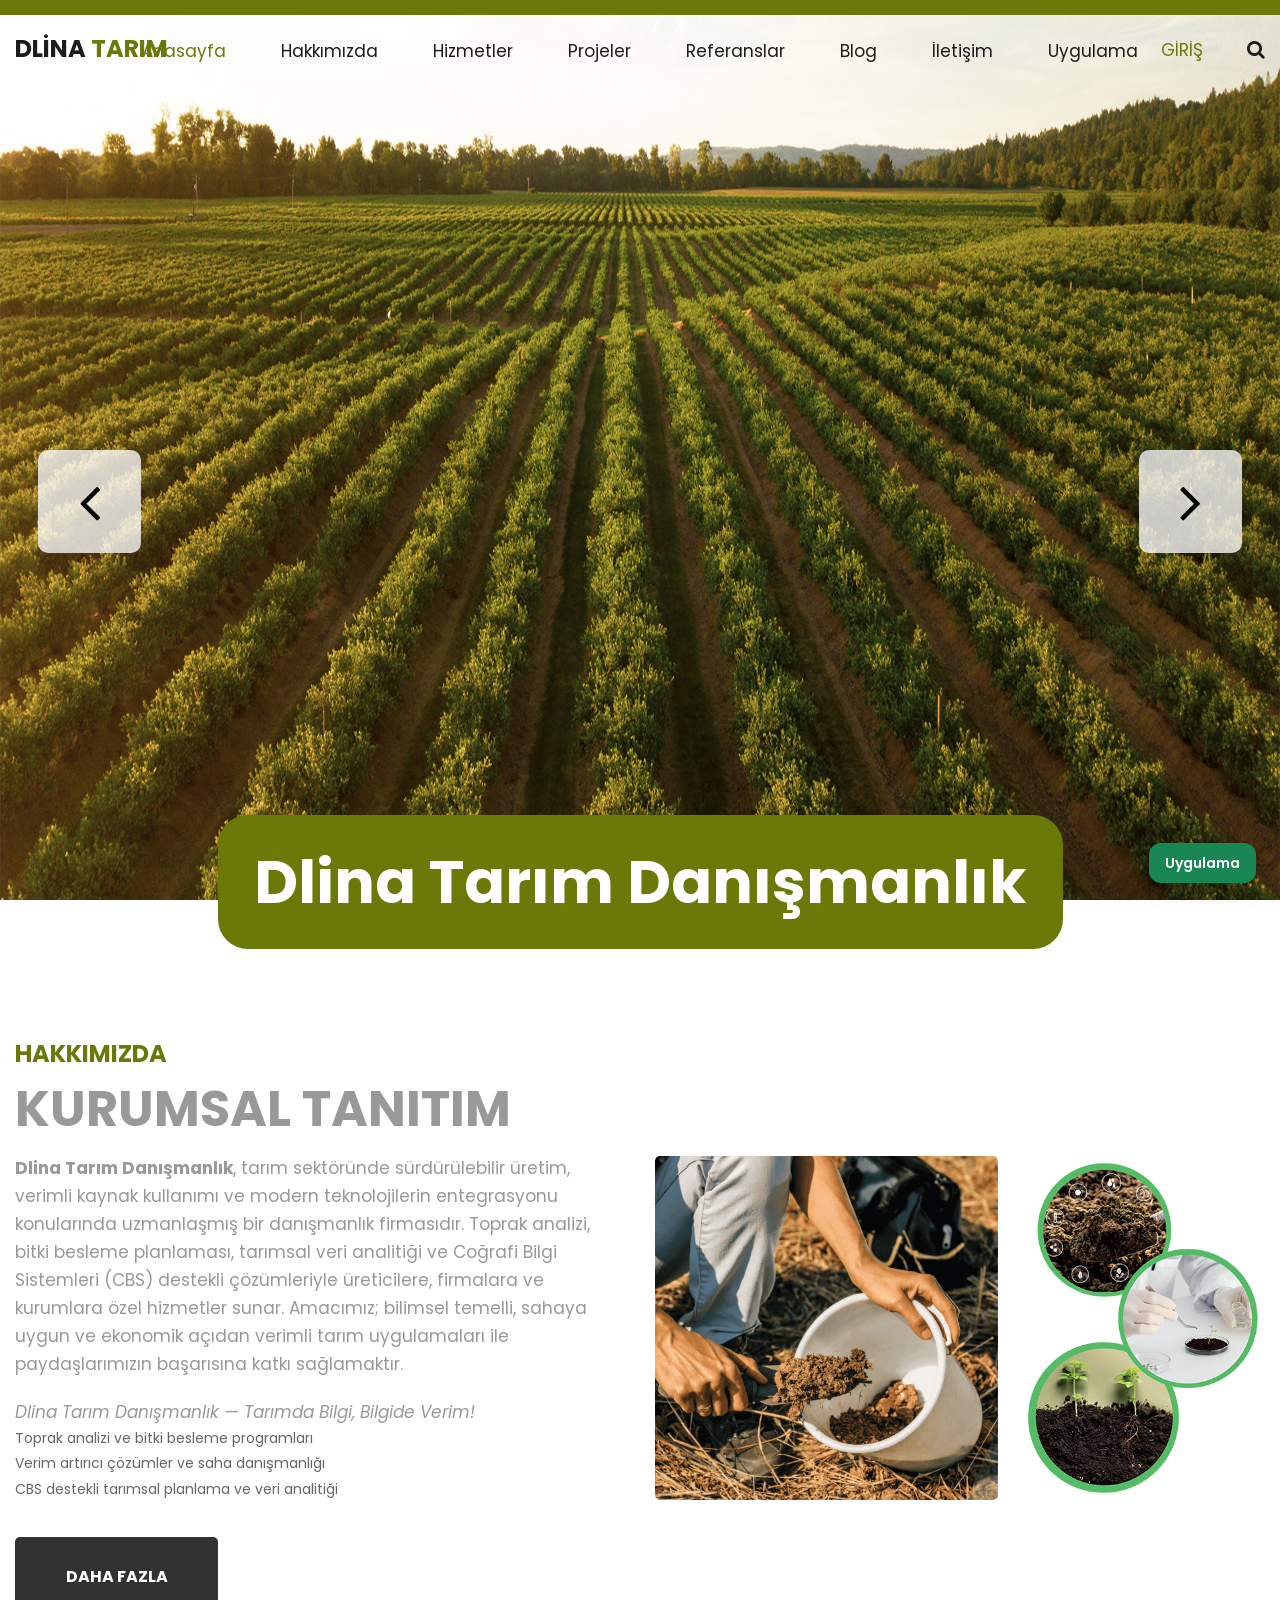
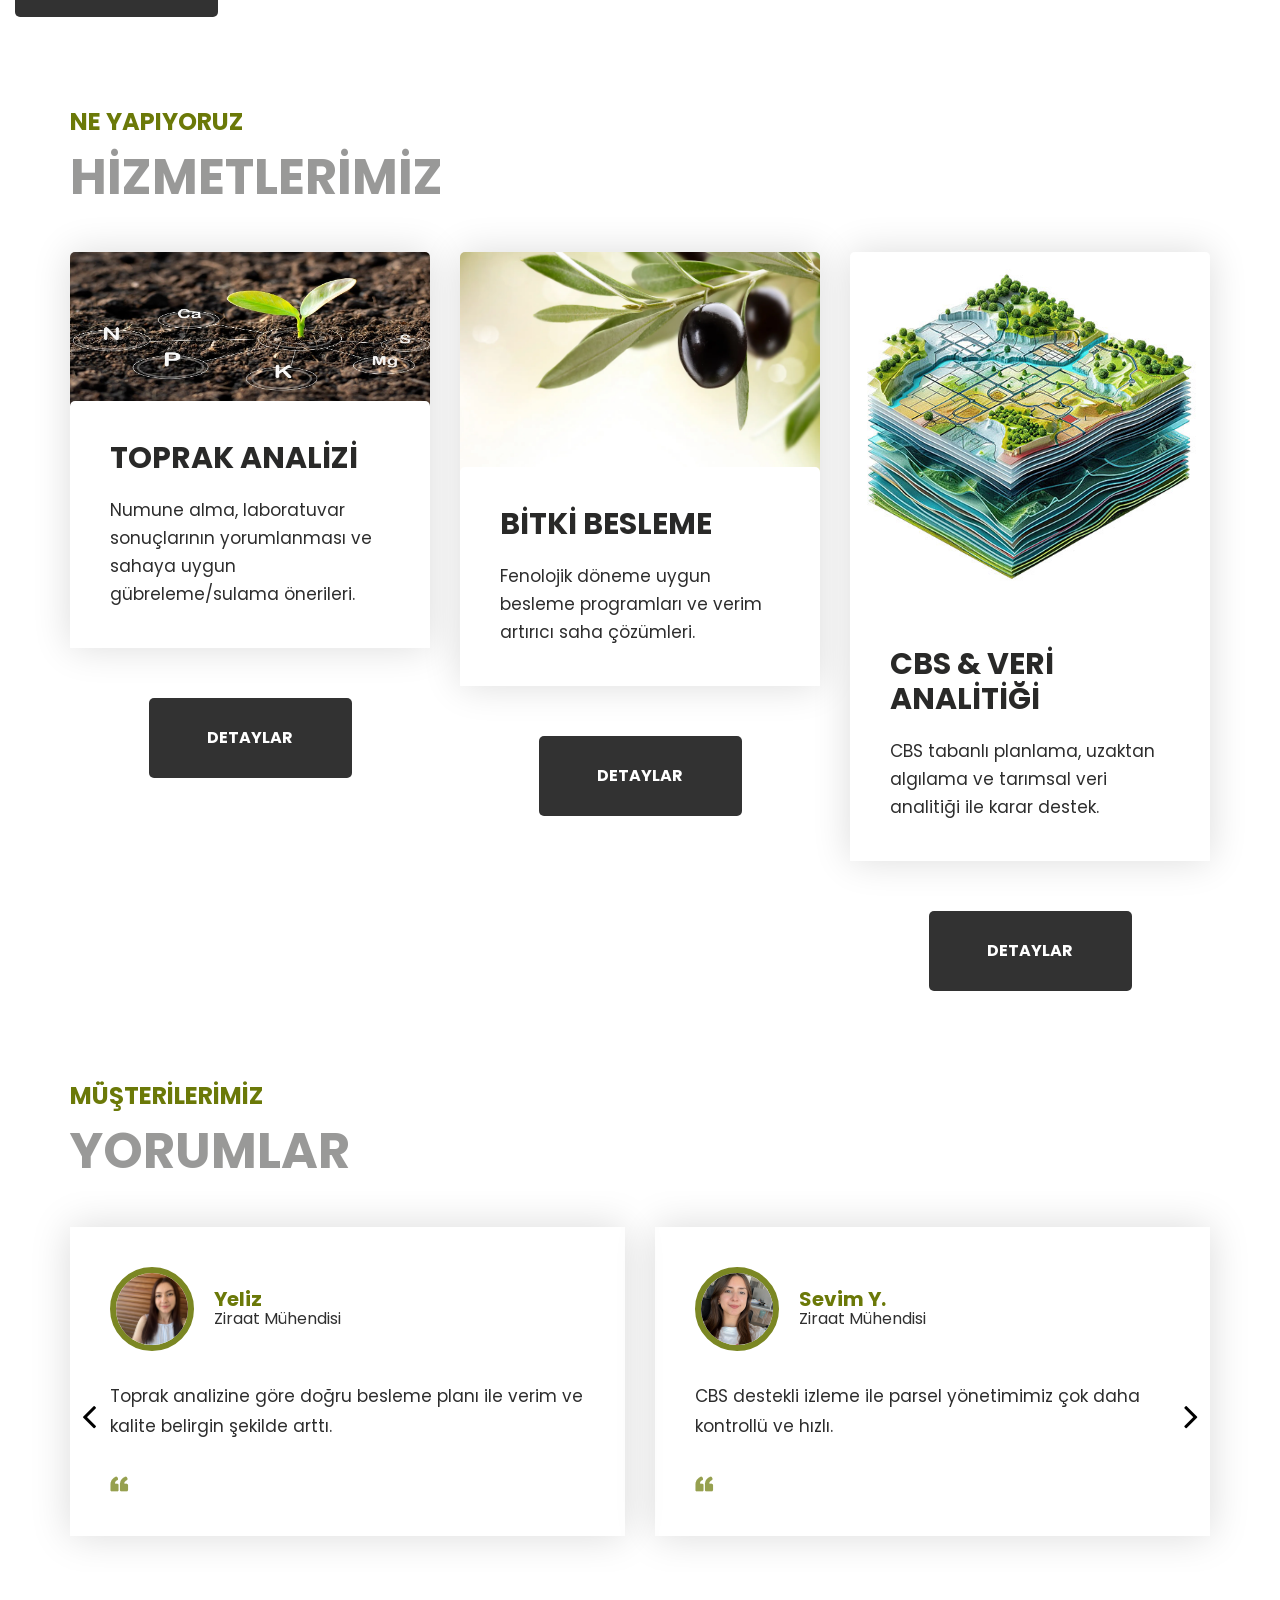
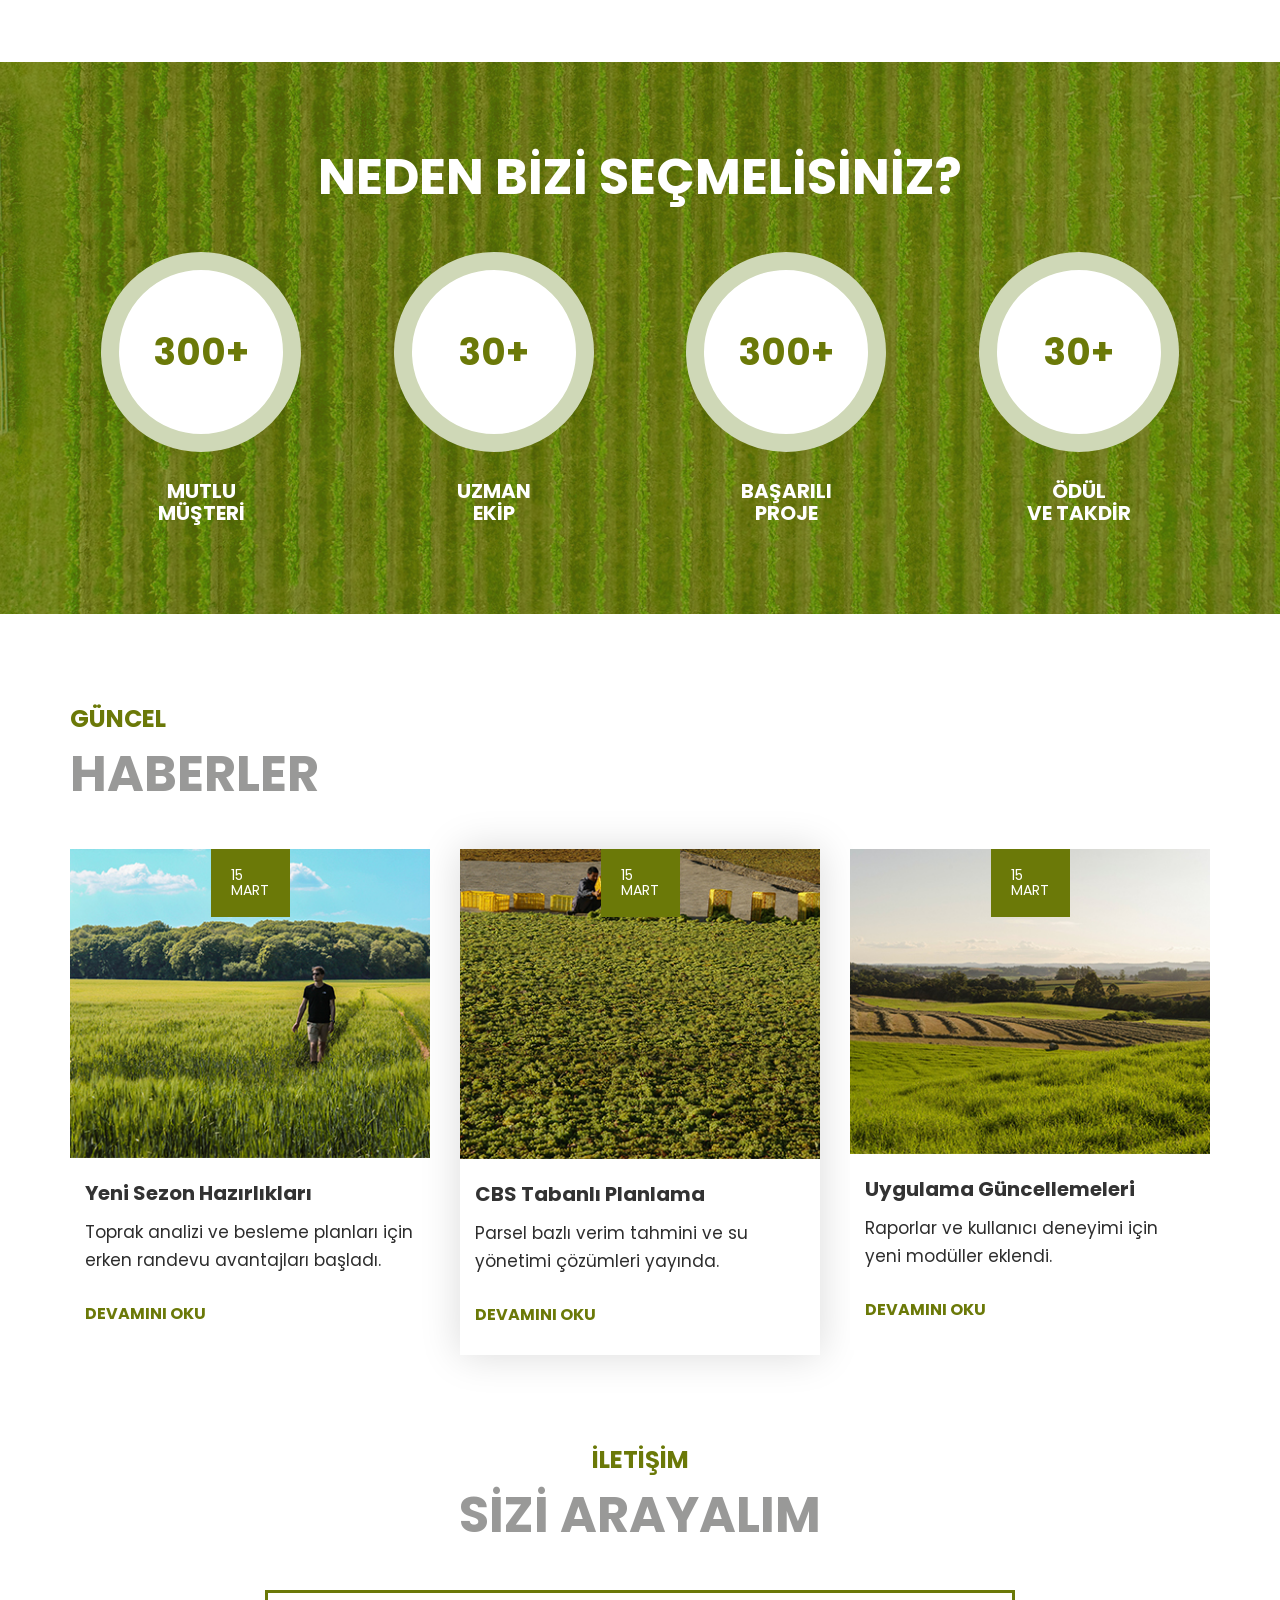
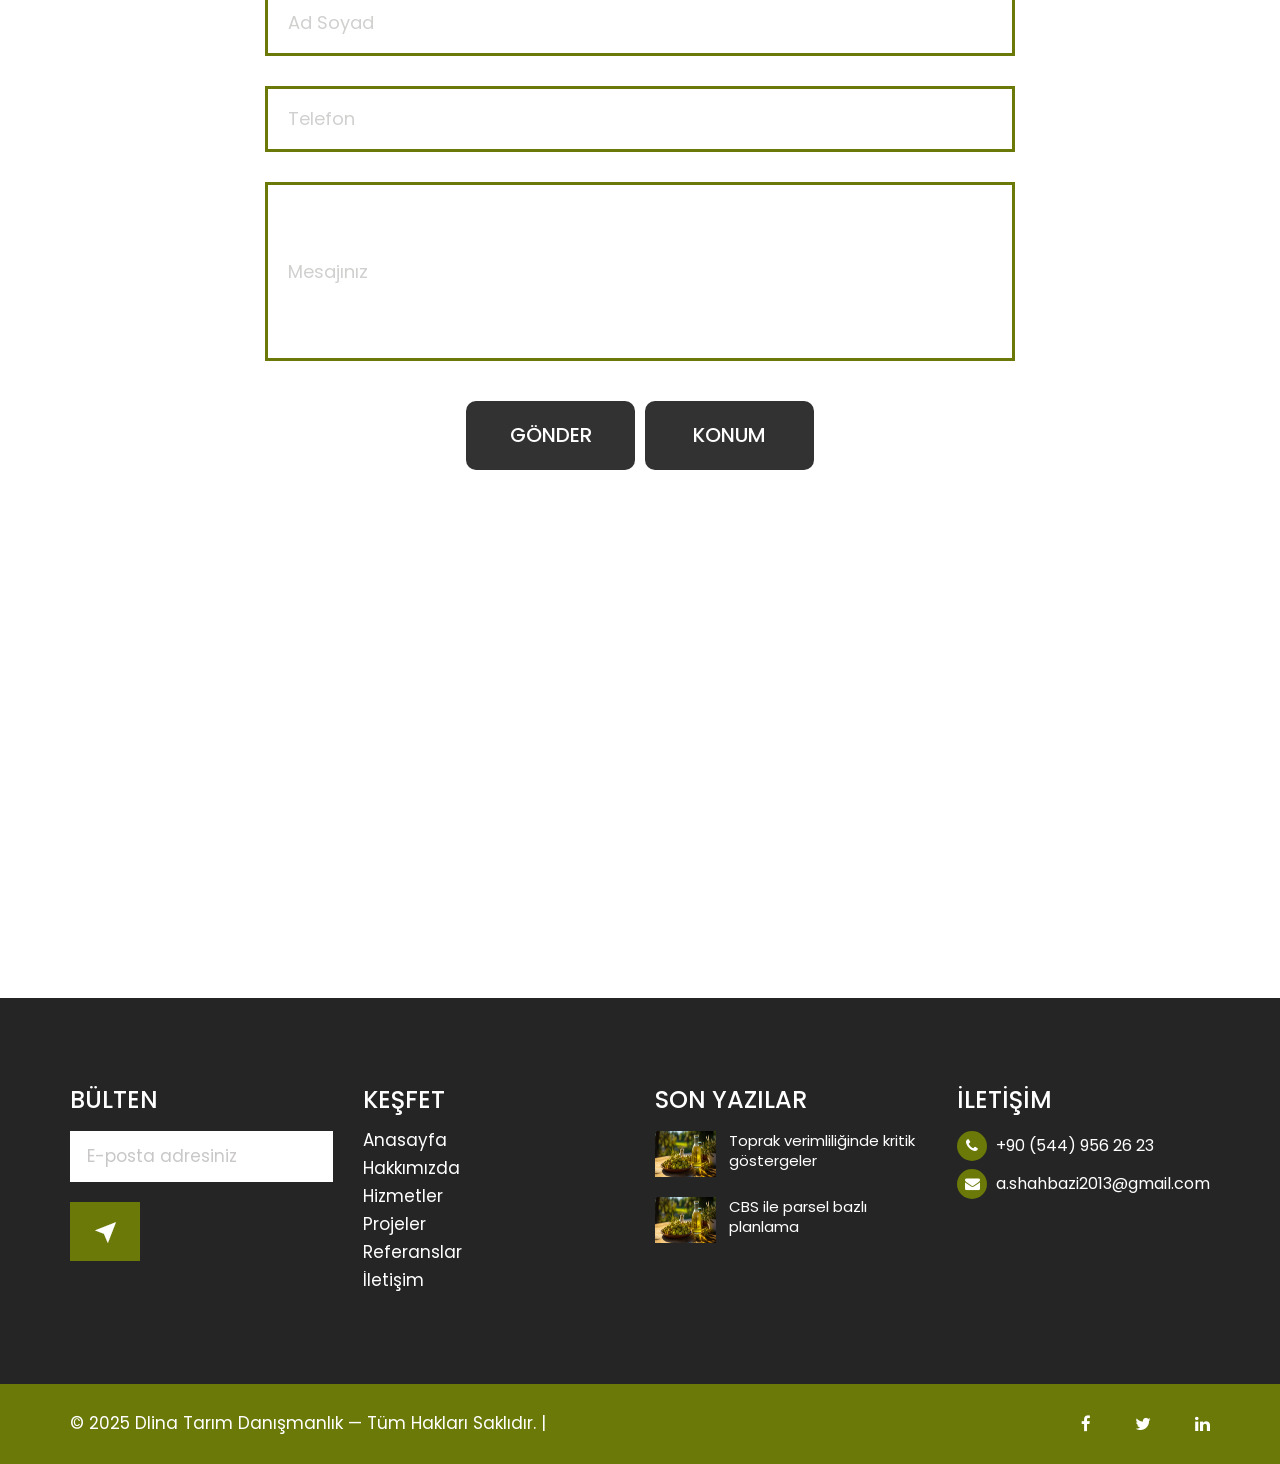
==== index.html @ 9141adbc "initial website upload" ====
<!DOCTYPE html>
<html lang="tr">
  <head>
    <!-- basic -->
    <meta charset="utf-8">
    <meta http-equiv="X-UA-Compatible" content="IE=edge">
    <!-- mobile metas -->
    <meta name="viewport" content="width=device-width, initial-scale=1">
    <meta name="viewport" content="initial-scale=1, maximum-scale=1">
    <!-- site metas -->
    <title>Dlina Tarım Danışmanlık</title>
    <meta name="keywords" content="tarım danışmanlığı, toprak analizi, bitki besleme, CBS, coğrafi bilgi sistemleri, tarımsal veri analitiği, verim, sürdürülebilir tarım">
    <meta name="description" content="Dlina Tarım Danışmanlık: Toprak analizi, bitki besleme planlaması, tarımsal veri analitiği ve CBS destekli çözümlerle üreticilere ve kurumlara özel hizmetler. Tarımda Bilgi, Bilgide Verim!">
    <meta name="author" content="Dlina Tarım Danışmanlık">
    <!-- bootstrap css -->
    <link rel="stylesheet" href="css/bootstrap.min.css">
    <!-- style css -->
    <link rel="stylesheet" href="css/style.css">
    <!-- Responsive-->
    <link rel="stylesheet" href="css/responsive.css">
    <!-- fevicon -->
    <link rel="icon" href="images/fevicon.png" type="image/gif" />
    <!-- libs -->
    <link rel="stylesheet" href="css/owl.carousel.min.css">
    <link rel="stylesheet" href="https://netdna.bootstrapcdn.com/font-awesome/4.0.3/css/font-awesome.css">
    <link rel="stylesheet" href="css/bootstrap-datepicker.min.css">
    <!--[if lt IE 9]>
      <script src="https://oss.maxcdn.com/html5shiv/3.7.3/html5shiv.min.js"></script>
      <script src="https://oss.maxcdn.com/respond/1.4.2/respond.min.js"></script>
    <![endif]-->
  </head>

  <body class="main-layout">
    <!-- loader  -->
    <div class="loader_bg">
      <div class="loader"><img src="images/loading.gif" alt="#"/></div>
    </div>
    <!-- end loader -->

    <div class="full_bg">
      <!-- header -->
      <header class="header-area">
        <div class="container-fluid">
          <div class="row d_flex">
            <div class="col-md-2 col-sm-3">
              <div class="logo">
                <a href="index.html">Dlina <span>Tarım</span></a>
              </div>
            </div>
            <div class="col-md-8 col-sm-9">
              <div class="navbar-area">
                <nav class="site-navbar">
                  <ul>
                    <li><a class="active" href="index.html">Anasayfa</a></li>
                    <li><a href="about.html">Hakkımızda</a></li>
                    <li><a href="service.html">Hizmetler</a></li>
                    <li><a href="Javascript:void(0)">Projeler</a></li>
                    <li><a href="testimonail.html">Referanslar</a></li>
                    <li><a href="blog.html">Blog</a></li>
                    <li><a href="contact.html">İletişim</a></li>
                    <li><a href="/uygulama">Uygulama</a></li>
                  </ul>
                  <button class="nav-toggler"><span></span></button>
                </nav>
              </div>
            </div>
            <div class="col-md-2 padd_0 d_none">
              <ul class="email text_align_right">
                <li><a href="Javascript:void(0)">Giriş</a></li>
                <li><a href="Javascript:void(0)"><i class="fa fa-search" aria-hidden="true"></i></a></li>
              </ul>
            </div>
          </div>
        </div>
      </header>
      <!-- end header inner -->

      <!-- top / hero -->
      <div class="slider_main">
        <div id="banner1" class="carousel slide carousel-fade" data-ride="carousel" data-interval="6000">
          <ol class="carousel-indicators">
            <li data-target="#banner1" data-slide-to="0" class="active"></li>
            <li data-target="#banner1" data-slide-to="1"></li>
            <li data-target="#banner1" data-slide-to="2"></li>
          </ol>

          <div class="carousel-inner" role="listbox">
            <!-- Slide 1 -->
            <div class="carousel-item active">
              <picture>
                <source type="image/jpeg" srcset="images/banner.jpg">
                <img src="images/banner.jpg" alt="Dlina Tarım Danışmanlık - Banner 1" class="d-block img-fluid" loading="eager">
              </picture>
              <div class="carousel-caption relative"></div>
            </div>

            <!-- Slide 2 -->
            <div class="carousel-item">
              <picture>
                <source type="image/jpeg" srcset="images/banner2.jpg">
                <img src="images/banner2.jpg" alt="Dlina Tarım Danışmanlık - Banner 2" class="d-block img-fluid" loading="lazy">
              </picture>
              <div class="carousel-caption relative"></div>
            </div>

            <!-- Slide 3 -->
            <div class="carousel-item">
              <picture>
                <source type="image/jpeg" srcset="images/banner3.jpg">
                <img src="images/banner3.jpg" alt="Dlina Tarım Danışmanlık - Banner 3" class="d-block img-fluid" loading="lazy">
              </picture>
              <div class="carousel-caption relative"></div>
            </div>
          </div>

          <a class="carousel-control-prev" href="#banner1" role="button" data-slide="prev">
            <i class="fa fa-angle-left" aria-hidden="true"></i>
            <span class="sr-only">Önceki</span>
          </a>
          <a class="carousel-control-next" href="#banner1" role="button" data-slide="next">
            <i class="fa fa-angle-right" aria-hidden="true"></i>
            <span class="sr-only">Sonraki</span>
          </a>
        </div>

        <div class="container-fluid">
          <div class="row">
            <div class="col-md-12">
              <div class="willom" style="text-align:center">
                <h1>Dlina Tarım Danışmanlık</h1>
              </div>
            </div>
          </div>
        </div>
      </div>
      <!-- end hero -->
    </div>

    <!-- about -->
    <div class="about">
      <div class="container-fluid">
        <div class="row d_flex">
          <div class="col-lg-6 col-md-12">
            <div class="titlepage text_align_left">
              <span>Hakkımızda</span>
              <h2>KURUMSAL TANITIM</h2>
              <p>
                <strong>Dlina Tarım Danışmanlık</strong>, tarım sektöründe sürdürülebilir üretim,
                verimli kaynak kullanımı ve modern teknolojilerin entegrasyonu konularında
                uzmanlaşmış bir danışmanlık firmasıdır. Toprak analizi, bitki besleme planlaması,
                tarımsal veri analitiği ve Coğrafi Bilgi Sistemleri (CBS) destekli çözümleriyle
                üreticilere, firmalara ve kurumlara özel hizmetler sunar. Amacımız; bilimsel temelli,
                sahaya uygun ve ekonomik açıdan verimli tarım uygulamaları ile paydaşlarımızın
                başarısına katkı sağlamaktır.
              </p>
              <p><em>Dlina Tarım Danışmanlık — Tarımda Bilgi, Bilgide Verim!</em></p>
              <ul>
                <li>Toprak analizi ve bitki besleme programları</li>
                <li>Verim artırıcı çözümler ve saha danışmanlığı</li>
                <li>CBS destekli tarımsal planlama ve veri analitiği</li>
              </ul>
              <a class="read_more" href="about.html">Daha Fazla</a>
            </div>
          </div>
          <div class="col-lg-6 col-md-12">
            <div class="row d_flex">
              <div class="col-md-7">
                <div class="about_img">
                  <figure><img src="images/about_img.jpg" alt="Dlina Tarım Danışmanlık"/></figure>
                </div>
              </div>
              <div class="col-md-5">
                <div class="about_img">
                  <figure><img src="images/about_img1.jpg" alt="Dlina Tarım Danışmanlık"/></figure>
                </div>
              </div>
            </div>
          </div>
        </div>
      </div>
    </div>
    <!-- end about -->

    <!-- services -->
    <div class="services">
      <div class="container">
        <div class="row">
          <div class="col-md-12">
            <div class="titlepage text_align_left">
              <span>Ne Yapıyoruz</span>
              <h2>HİZMETLERİMİZ</h2>
            </div>
          </div>
        </div>

        <div class="row">
          <div class="col-md-4">
            <div class="services_box_main">
              <div class="services_box text_align_left">
                <figure><img src="images/service1.jpg" alt="Toprak Analizi"/></figure>
                <div class="veget">
                  <h3>TOPRAK ANALİZİ</h3>
                  <p>Numune alma, laboratuvar sonuçlarının yorumlanması ve sahaya uygun gübreleme/sulama önerileri.</p>
                </div>
              </div>
              <a class="read_more" href="service.html">Detaylar</a>
            </div>
          </div>

          <div class="col-md-4">
            <div class="services_box_main">
              <div class="services_box text_align_left">
                <figure><img src="images/service2.jpg" alt="Bitki Besleme"/></figure>
                <div class="veget">
                  <h3>BİTKİ BESLEME</h3>
                  <p>Fenolojik döneme uygun besleme programları ve verim artırıcı saha çözümleri.</p>
                </div>
              </div>
              <a class="read_more" href="service.html">Detaylar</a>
            </div>
          </div>

          <div class="col-md-4">
            <div class="services_box_main">
              <div class="services_box text_align_left">
                <figure><img src="images/service3.jpg" alt="CBS & Veri Analitiği"/></figure>
                <div class="veget">
                  <h3>CBS &amp; VERİ ANALİTİĞİ</h3>
                  <p>CBS tabanlı planlama, uzaktan algılama ve tarımsal veri analitiği ile karar destek.</p>
                </div>
              </div>
              <a class="read_more" href="service.html">Detaylar</a>
            </div>
          </div>
        </div>
      </div>
    </div>
    <!-- end services -->

    <!-- customers / testimonials -->
    <div class="customers">
      <div class="clients_bg">
        <div class="container">
          <div class="row">
            <div class="col-sm-12">
              <div class="titlepage text_align_left">
                <span>Müşterilerimiz</span>
                <h2>YORUMLAR</h2>
              </div>
            </div>
          </div>
        </div>
      </div>
    
      <!-- slider -->
      <div id="myCarousel" class="carousel slide clients_banner" data-ride="carousel">
        <ol class="carousel-indicators">
          <li data-target="#myCarousel" data-slide-to="0" class="active"></li>
          <li data-target="#myCarousel" data-slide-to="1"></li>
          <li data-target="#myCarousel" data-slide-to="2"></li>
        </ol>
    
        <div class="carousel-inner">
          <!-- SLIDE 1 -->
          <div class="carousel-item active">
            <div class="container">
              <div class="carousel-caption relative">
                <div class="row d_flex">
                  <div class="col-md-6">
                    <div class="custom">
                      <div class="d_flex">
                        <i><img src="images/customer1.jpg" alt="Yeliz"
                               style="width:84px;height:84px;border-radius:50%;object-fit:cover;border:6px solid #6b7908e3;"/></i>
                        <div class="clint">
                          <h4>Yeliz</h4>
                          <span>Ziraat Mühendisi</span>
                        </div>
                      </div>
                      <p>Toprak analizine göre doğru besleme planı ile verim ve kalite belirgin şekilde arttı.</p>
                      <img src="images/test.png" alt="#"/>
                    </div>
                  </div>
                  <div class="col-md-6">
                    <div class="custom">
                      <div class="d_flex">
                        <i><img src="images/customer2.jpg" alt="Sevim Y."
                               style="width:84px;height:84px;border-radius:50%;object-fit:cover;border:6px solid #6b7908e3;"/></i>
                        <div class="clint">
                          <h4>Sevim Y.</h4>
                          <span>Ziraat Mühendisi</span>
                        </div>
                      </div>
                      <p>CBS destekli izleme ile parsel yönetimimiz çok daha kontrollü ve hızlı.</p>
                      <img src="images/test.png" alt="#"/>
                    </div>
                  </div>
                </div>
              </div>
            </div>
          </div>
    
          <!-- SLIDE 2 -->
          <div class="carousel-item">
            <div class="container">
              <div class="carousel-caption relative">
                <div class="row d_flex">
                  <div class="col-md-6">
                    <div class="custom">
                      <div class="d_flex">
                        <i><img src="images/customer3.jpg" alt="Galip"
                               style="width:84px;height:84px;border-radius:50%;object-fit:cover;border:6px solid #6b7908e3;"/></i>
                        <div class="clint">
                          <h4>Galip</h4>
                          <span>Ziraat Mühendisi</span>
                        </div>
                      </div>
                      <p>Veriye dayalı kararlarla girdi maliyetimiz düştü, verimimiz korundu.</p>
                      <img src="images/test.png" alt="#"/>
                    </div>
                  </div>
                  <div class="col-md-6">
                    <div class="custom">
                      <div class="d_flex">
                        <i><img src="images/customer4.jpg" alt="Nur"
                               style="width:84px;height:84px;border-radius:50%;object-fit:cover;border:6px solid #6b7908e3;"/></i>
                        <div class="clint">
                          <h4>Nur</h4>
                          <span>Ziraat Mühendisi</span>
                        </div>
                      </div>
                      <p>Yerinde danışmanlık ve net raporlar sayesinde süreçlerimiz hızlandı.</p>
                      <img src="images/test.png" alt="#"/>
                    </div>
                  </div>
                </div>
              </div>
            </div>
          </div>
    
          <!-- SLIDE 3 -->
          <div class="carousel-item">
            <div class="container">
              <div class="carousel-caption relative">
                <div class="row d_flex">
                  <div class="col-md-6">
                    <div class="custom">
                      <div class="d_flex">
                        <i><img src="images/customer5.jpg" alt="Canan"
                               style="width:84px;height:84px;border-radius:50%;object-fit:cover;border:6px solid #6b7908e3;"/></i>
                        <div class="clint">
                          <h4>Canan</h4>
                          <span>Ziraat Mühendisi</span>
                        </div>
                      </div>
                      <p>Uygulama ve raporlar anlaşılır; saha ve masa başı birlikte çok verimli.</p>
                      <img src="images/test.png" alt="#"/>
                    </div>
                  </div>
                  <div class="col-md-6">
                    <div class="custom">
                      <div class="d_flex">
                        <i><img src="images/customer6.jpg" alt="Tuğçe"
                               style="width:84px;height:84px;border-radius:50%;object-fit:cover;border:6px solid #6b7908e3;"/></i>
                        <div class="clint">
                          <h4>Tuğçe</h4>
                          <span>Ziraat Mühendisi</span>
                        </div>
                      </div>
                      <p>Uzaktan algılama ve veri analitiği modülleri fark yaratıyor.</p>
                      <img src="images/test.png" alt="#"/>
                    </div>
                  </div>
                </div>
              </div>
            </div>
          </div>
        </div>
    
        <a class="carousel-control-prev" href="#myCarousel" role="button" data-slide="prev">
          <i class="fa fa-angle-left" aria-hidden="true"></i>
          <span class="sr-only">Önceki</span>
        </a>
        <a class="carousel-control-next" href="#myCarousel" role="button" data-slide="next">
          <i class="fa fa-angle-right" aria-hidden="true"></i>
          <span class="sr-only">Sonraki</span>
        </a>
      </div>
    </div>
    <!-- end customers -->

    <!-- choose -->
    <div class="choose">
      <div class="container">
        <div class="row">
          <div class="col-md-12">
            <div class="titlepage text_align_center">
              <h2>Neden Bizi Seçmelisiniz?</h2>
            </div>
          </div>
        </div>
        <div class="row">
          <!-- sayı/istatistikler örnek; istersen kaldıralım -->
          <div class="col-md-3">
            <div class="point text_align_center">
              <h3>300+</h3>
              <span>Mutlu <br>Müşteri</span>
            </div>
          </div>
          <div class="col-md-3">
            <div class="point text_align_center">
              <h3>30+</h3>
              <span>Uzman <br>Ekip</span>
            </div>
          </div>
          <div class="col-md-3">
            <div class="point text_align_center">
              <h3>300+</h3>
              <span>Başarılı <br>Proje</span>
            </div>
          </div>
          <div class="col-md-3">
            <div class="point text_align_center">
              <h3>30+</h3>
              <span>Ödül <br>ve Takdir</span>
            </div>
          </div>
        </div>
      </div>
    </div>
    <!-- end choose -->

    <!-- news -->
    <div class="news">
      <div class="container">
        <div class="row">
          <div class="col-md-12">
            <div class="titlepage text_align_left">
              <span>Güncel</span>
              <h2>Haberler</h2>
            </div>
          </div>
        </div>

        <div class="row">
          <div class="col-md-4">
            <div class="latest">
              <figure><img src="images/news1.jpg" alt="Haber"/></figure>
              <span>15<br> Mart</span>
              <div class="nostrud">
                <h3>Yeni Sezon Hazırlıkları</h3>
                <p>Toprak analizi ve besleme planları için erken randevu avantajları başladı.</p>
                <a class="read_more" href="news.html">Devamını Oku</a>
              </div>
            </div>
          </div>

          <div class="col-md-4">
            <div class="latest box_desho">
              <figure><img src="images/news2.jpg" alt="Haber"/></figure>
              <span>15<br> Mart</span>
              <div class="nostrud">
                <h3>CBS Tabanlı Planlama</h3>
                <p>Parsel bazlı verim tahmini ve su yönetimi çözümleri yayında.</p>
                <a class="read_more" href="news.html">Devamını Oku</a>
              </div>
            </div>
          </div>

          <div class="col-md-4">
            <div class="latest">
              <figure><img src="images/news3.jpg" alt="Haber"/></figure>
              <span>15<br> Mart</span>
              <div class="nostrud">
                <h3>Uygulama Güncellemeleri</h3>
                <p>Raporlar ve kullanıcı deneyimi için yeni modüller eklendi.</p>
                <a class="read_more" href="news.html">Devamını Oku</a>
              </div>
            </div>
          </div>

        </div>
      </div>
    </div>
    <!-- end news -->

    <!-- contact -->
    <div class="contact">
      <div class="container">
        <div class="row">
          <div class="col-md-12 ">
            <div class="titlepage text_align_center">
              <span>İletişim</span>
              <h2>Sizi Arayalım</h2>
            </div>
          </div>
          <div class="col-md-8 offset-md-2">
            <form id="request" class="main_form">
              <div class="row">
                <div class="col-md-12 ">
                  <input class="form_control" placeholder="Ad Soyad" type="text" name="name">
                </div>
                <div class="col-md-12">
                  <input class="form_control" placeholder="Telefon" type="text" name="phone">
                </div>
                <div class="col-md-12">
                  <input class="textarea" placeholder="Mesajınız" type="text" name="message">
                </div>
                <div class="col-md-12">
                  <div class="group_btn">
                    <button class="send_btn" type="submit">Gönder</button>
                    <button class="send_btn" type="button">Konum</button>
                  </div>
                </div>
              </div>
            </form>
          </div>
        </div>
      </div>

      <!-- Harita: anahtarını sonra güncelleriz -->
      <div class="map-responsive">
        <iframe
          src="https://www.google.com/maps/embed/v1/place?key=AIzaSyA0s1a7phLN0iaD6-UE7m4qP-z21pH0eSc&amp;q=Ankara+Türkiye"
          width="600" height="430" frameborder="0" style="border:0; width: 100%;" allowfullscreen=""></iframe>
      </div>
    </div>
    <!-- end contact -->

    <!--  footer -->
    <footer>
      <div class="footer">
        <div class="container">
          <div class="row">

            <div class="col-lg-3 col-md-6">
              <div class="hedingh3 text_align_left">
                <h3>Bülten</h3>
                <form id="colof" class="form_subscri">
                  <input class="newsl" placeholder="E-posta adresiniz" type="text" name="Email">
                  <button class="subsci_btn"><img src="images/new.png" alt="#"/></button>
                </form>
              </div>
            </div>

            <div class="col-lg-3 col-md-6">
              <div class="hedingh3 text_align_left">
                <h3>Keşfet</h3>
                <ul class="menu_footer">
                  <li><a href="index.html">Anasayfa</a></li>
                  <li><a href="about.html">Hakkımızda</a></li>
                  <li><a href="service.html">Hizmetler</a></li>
                  <li><a href="Javascript:void(0)">Projeler</a></li>
                  <li><a href="testimonail.html">Referanslar</a></li>
                  <li><a href="contact.html">İletişim</a></li>
                </ul>
              </div>
            </div>

            <div class="col-lg-3 col-md-6">
              <div class="hedingh3 text_align_left">
                <h3>Son Yazılar</h3>
                <ul class="recent">
                  <li><img src="images/resent.jpg" alt="#"/> Toprak verimliliğinde kritik göstergeler</li>
                  <li><img src="images/resent.jpg" alt="#"/> CBS ile parsel bazlı planlama</li>
                </ul>
              </div>
            </div>

            <div class="col-lg-3 col-md-6">
              <div class="hedingh3 flot_right text_align_left">
                <h3>İletişim</h3>
                <ul class="top_infomation">
                  <li><i class="fa fa-phone" aria-hidden="true"></i> +90 (544) 956 26 23</li>
                  <li><i class="fa fa-envelope" aria-hidden="true"></i>
                    <a href="mailto:info@dlina.com.tr">a.shahbazi2013@gmail.com</a>
                  </li>
                </ul>
              </div>
            </div>

          </div>
        </div>

        <div class="copyright">
          <div class="container">
            <div class="row d_flex">
              <div class="col-md-8">
                <p>© 2025 Dlina Tarım Danışmanlık — Tüm Hakları Saklıdır. | <small></small></p>
              </div>
              <div class="col-md-4">
                <ul class="social_icon">
                  <li><a href="Javascript:void(0)"><i class="fa fa-facebook" aria-hidden="true"></i></a></li>
                  <li><a href="Javascript:void(0)"><i class="fa fa-twitter" aria-hidden="true"></i></a></li>
                  <li><a href="Javascript:void(0)"><i class="fa fa-linkedin" aria-hidden="true"></i></a></li>
                </ul>
              </div>
            </div>
          </div>
        </div>

      </div>
    </footer>
    <!-- end footer -->

    <!-- Javascript files-->
    <script src="js/jquery.min.js"></script>
    <script src="js/bootstrap.bundle.min.js"></script>
    <script src="js/jquery-3.0.0.min.js"></script>
    <script src="js/owl.carousel.min.js"></script>
    <script src="js/bootstrap-datepicker.min.js"></script>
    <script src="js/custom.js"></script>

    <!-- D'Lina: Uygulama butonu (sabit) -->
    <div id="dlina-uygulama-link" style="position:fixed;bottom:24px;right:24px;z-index:9999;">
      <a href="/uygulama" style="background:#198754;color:white;padding:10px 16px;border-radius:12px;text-decoration:none;font-weight:600;box-shadow:0 8px 20px rgba(0,0,0,0.2)">
        Uygulama
      </a>
    </div>

  </body>
</html>
---- css/style.css ----
/*--------------------------------------------------------------------- 
File Name: style.css 
---------------------------------------------------------------------*/


/*--------------------------------------------------------------------- 
import Fonts -
--------------------------------------------------------------------*/

@import url('https://fonts.googleapis.com/css?family=Poppins:100,100i,200,200i,300,300i,400,400i,500,500i,600,600i,700,700i,800,800i,900,900i');
@import url('https://fonts.googleapis.com/css?family=Roboto:300,400,500,700,900&display=swap');
@import url('https://fonts.googleapis.com/css?family=Raleway:400,500,600,700,800,900&display=swap');

/*****---------------------------------------- 1) 
 2) font-family: 'Poppins', sans-serif;
 ----------------------------------------*****/


/*--------------------------------------------------------------------- 
import Files 
---------------------------------------------------------------------*/

@import url(normalize.css);
@import url(icomoon.css);
@import url(font-awesome.min.css);
@import url(nice-select.css);

/*--------------------------------------------------------------------- 
basic 
---------------------------------------------------------------------*/

* {
    box-sizing: border-box !important;
}

.container {
    max-width: 1170px;
}

html {
    scroll-behavior: smooth;
    overflow-x: hidden;
}

body {
    color: #666666;
    font-size: 14px;
    font-family: 'Poppins', sans-serif;
    line-height: 1.80857;
    font-weight: normal;
    overflow-x: hidden;
}

a {
    color: #1f1f1f;
    text-decoration: none !important;
    outline: none !important;
    -webkit-transition: all .3s ease-in-out;
    -moz-transition: all .3s ease-in-out;
    -ms-transition: all .3s ease-in-out;
    -o-transition: all .3s ease-in-out;
    transition: all .3s ease-in-out;
}

h1,
h2,
h3,
h4,
h5,
h6 {
    letter-spacing: 0;
    font-weight: normal;
    position: relative;
    padding: 0;
    font-weight: normal;
    line-height: normal;
    color: #111111;
    margin: 0
}

h1 {
    font-size: 24px;
}

h2 {
    font-size: 22px;
}

h3 {
    font-size: 18px;
}

h4 {
    font-size: 16px
}

h5 {
    font-size: 14px
}

h6 {
    font-size: 13px
}

*,
*::after,
*::before {
    -webkit-box-sizing: border-box;
    -moz-box-sizing: border-box;
    box-sizing: border-box;
}

h1 a,
h2 a,
h3 a,
h4 a,
h5 a,
h6 a {
    color: #212121;
    text-decoration: none!important;
    opacity: 1
}

button:focus {
    outline: none;
}

ul,
li,
ol {
    margin: 0px;
    padding: 0px;
    list-style: none;
}

p {
    margin: 0px;
    font-weight: normal;
    font-size: 17px;
    line-height: 28px;
    color: #2d2d2d;
}

a {
    color: #222222;
    text-decoration: none;
    outline: none !important;
}

a,
.btn {
    text-decoration: none !important;
    outline: none !important;
    -webkit-transition: all .3s ease-in-out;
    -moz-transition: all .3s ease-in-out;
    -ms-transition: all .3s ease-in-out;
    -o-transition: all .3s ease-in-out;
    transition: all .3s ease-in-out;
}

img {
    max-width: 100%;
    height: auto;
}

 :focus {
    outline: 0;
}

.btn-custom {
    margin-top: 20px;
    background-color: transparent !important;
    border: 2px solid #ddd;
    padding: 12px 40px;
    font-size: 16px;
}

.lead {
    font-size: 18px;
    line-height: 30px;
    color: #767676;
    margin: 0;
    padding: 0;
}

.form-control:focus {
    border-color: #ffffff !important;
    box-shadow: 0 0 0 .2rem rgba(255, 255, 255, .25);
}

.navbar-form input {
    border: none !important;
}

.badge {
    font-weight: 500;
}

blockquote {
    margin: 20px 0 20px;
    padding: 30px;
}

button {
    border: 0;
    margin: 0;
    padding: 0;
    cursor: pointer;
}

.full {
    float: left;
    width: 100%;
}

.full {
    width: 100%;
    float: left;
    margin: 0;
    padding: 0;
}

.titlepage {
    padding-bottom: 50px;
}
.titlepage span  {
    font-size: 24px;
    color: #6b7908;
    line-height: 30px;
    font-weight: bold;
    padding-bottom: 15px;
    display:block;
    text-transform: uppercase;
}
.titlepage h2 {
    font-size: 50px;
    color: #999998;
    line-height: 50px;
    font-weight: bold;
    display: block;
    text-transform: uppercase;
}

.titlepage p {
    padding-top: 0px;
}

.d_flex {
    display: flex;
    align-items: center;
    flex-wrap: wrap;
}

.read_more {
    font-size: 16px;
    background: #323232;
    max-width: 203px;
    width: 100%;
    transition: ease-in all 0.5s;
    color: #fff;
    display: block;
    height: 80px;
    line-height: 80px;
    text-align: center;
    border-radius: 5px;
    text-transform: uppercase;
    font-weight: bold;
}

.read_more:hover {
    background: #6b7908;
    color: #fff;
}

.text_align_left {
    text-align: left;
}

.text_align_right {
    text-align: right;
}

.text_align_center {
    text-align: center;
}

.img_responsive {
    max-width: 100%;
}


/**-- heading section --**/


/*---------------------------- preloader area ----------------------------*/

.loader_bg {
    position: fixed;
    z-index: 9999999;
    background: #fff;
    width: 100%;
    height: 100%;
}

.loader {
    height: 100%;
    width: 100%;
    position: absolute;
    left: 0;
    top: 0;
    display: flex;
    justify-content: center;
    align-items: center;
}

.loader img {
    width: 280px;
}


/*-- header --*/

.header-area {
    border-top: #6b7908 solid 15px;
    width: 100%;
    position: absolute;
    z-index: 9999;
    height: 85px;
    background: transparent;
    line-height: 68px;
}

.logo a {
    color: #1c1c1b;
    font-size: 24px;
    font-weight: 700;
    text-transform: uppercase;
}
.logo a span {
    color: #6b7908;  
}

.navbar-area {
    text-align: center;
    display: flex;
    justify-content: center;
}

.site-navbar {
    display: flex;
    justify-content: space-between;
    align-items: center;
}

.site-navbar ul {
    margin: 0;
    padding: 0;
    list-style: none;
    display: flex;
}

.site-navbar ul li a {
    color: #1c1c1b;
    font-size: 17px;
    display: block;
    text-decoration: none;
}

.site-navbar ul li {
    padding-right: 55px;
}

.site-navbar ul li:last-child {
    padding-right: 0;
}

.site-navbar ul li a:hover {
    color: #6b7908;
}
.site-navbar ul li a.active {
    color: #6b7908;
}

/* navbar regular css end */


/* nav-toggler css start */

.nav-toggler {
    border: 3px solid #363636;
    padding: 5px;
    background-color: transparent;
    cursor: pointer;
    height: 39px;
    display: none;
    z-index: 99999;
}

.nav-toggler span,
.nav-toggler span:before,
.nav-toggler span:after {
    width: 28px;
    height: 3px;
    background-color: #363636;
    display: block;
    transition: .3s;
}

.nav-toggler span:before {
    content: '';
    transform: translateY(-9px);
}

.nav-toggler span:after {
    content: '';
    transform: translateY(6px);
}

.nav-toggler.toggler-open span {
    background-color: transparent;
}

.nav-toggler.toggler-open span:before {
    transform: translateY(0px) rotate(45deg);
}

.nav-toggler.toggler-open span:after {
    transform: translateY(-3px) rotate(-45deg);
}


/* nav-toggler css start */


/* intro-area css start */

.intro-area {
    height: calc(100vh - 61px);
    display: flex;
    align-items: center;
    text-align: center;
    color: #fff;
}



ul.email li {
     display: inline-block;
     padding-right: 30px;
}
ul.email li:last-child {padding-right: 0;}
ul.email li a {
     color: #6b7908;
     font-size: 17px;
     text-transform: uppercase;
}

ul.email li i {
     color: #1a1b1b;
     font-size: 19px;
     ;
     padding-left: 10px;
}

/** end header **/


/** banner section **/


.relative {
     left: 5%;
     right: 5%;
     text-align: left;
}

.carousel-item {
     height: 100%;
     width: 100%;
}
#banner1 .carousel-item img {
    width: 100%; 
    height: 100vh;
}
.willom {
    display: flex;
    margin-top: -85px;
}
.willom h1 {
    font-size: 60px;
    line-height: 62px;
    color: #fff;
    font-weight: bold;
    margin: 0 auto;
    text-align: center;
    background: #6b7908;
    display: inline-block;
    padding: 36px 36px;
    border-radius: 30px;
}
.slider_main .carousel-indicators {
     display: none;
}

#banner1 .carousel-control-prev,
#banner1 .carousel-control-next {
     width: 103px;
     height: 103px;
     background-color: #ffffffc4;
     color: #000000;
     font-size: 60px;
     opacity: 1;
     top: 50%;
    
     z-index: 999;
     border-radius: 10px;
}

#banner1 .carousel-control-prev {
     left: 3%;
}

#banner1 .carousel-control-next {
     right: 3%;
}

#banner1 .carousel-control-next:focus,
#banner1 .carousel-control-next:hover,
#banner1 .carousel-control-prev:focus,
#banner1 .carousel-control-prev:hover {
     color: #6b7908;
}



/** end banner section **/

/** about section **/

.about {
    background: #fff;
    padding-top: 90px;
}


.about_img figure {
    margin: 0;
}


.about_img figure img {
    transition: ease-in all 0.5s; 
    border-radius: 5px;
}

.about .titlepage {
    padding-bottom: 0;
    max-width: 610px;
    width: 100%;
    float: right;
}

.about .titlepage p {
    padding-top: 20px;
    color: #999998;
}

.about .read_more {
    margin-top: 35px;
}

.about_img figure img:hover {
    box-shadow: 0 0 16px 3px #635d5d38;
    transition: ease-in all 0.5s;
}


/** end about section **/


/** services section **/

.services {
    background: #fff;
    padding-top: 90px;
}

.services .titlepage {
    padding-bottom: 20px;
}

.services_box {
    margin-top: 30px;
    box-shadow: 0 0 38px rgba(2, 3, 8, 0.14);
    background:#fff;
    margin-bottom: 50px;
    border-radius: 5px;
}

.services_box figure {
    margin: 0;
}

.services_box figure img {
    border-radius: 5px 5px 0 0;
}

.veget {
    padding: 40px;
    border-radius: 5px 5px 0 0;
    margin-top: -5px;
    position: relative;
    z-index: 99999;
    background: #fff;
}

.services_box h3 {
    color: #292928;
    font-size: 30px;
    line-height: 35px;
    font-weight: bold;
       padding-bottom: 20px;
}

.services_box_main .read_more {
    margin: 0 auto; 
    display: block;
}

/** end services section **/



/** customers **/

.customers {
    background: #fff;
    padding-top: 90px;
    padding-bottom: 90px;
}
.customers .titlepage {padding-bottom: 15px;}
.clients_banner .relative {
    position: inherit;
    bottom: 0;
    padding: 0;
}
.custom { text-align: left;  }
.custom {
    box-shadow: 0 0 38px rgba(2, 3, 8, 0.15);
    margin: 36px 0;
    padding: 40px;
}
.custom i img {
    border-radius: 50%;
    border: #6b7908e3 solid 10px;
}
.clint {
    text-align: left;
    padding-left: 20px;
}
.clint h4 {
    color: #6b7908;
    font-size: 20px;
    line-height: 20px;
    font-weight: bold;
}

.clint span {
    display: block;
    line-height: 20px;
    font-size: 16px;
    color: #303030;
}

.custom p {
   
    line-height: 30px;
    padding: 30px 0px;
    
}

#myCarousel .carousel-indicators {
    display: none;
}

#myCarousel .carousel-control-prev,
#myCarousel .carousel-control-next {
    width: 76px;
    height: 76px;
    color: #000;
    font-size: 40px;
    opacity: 1;
    top: 49%;
    z-index: 999;
}

#myCarousel .carousel-control-prev {
    left: 4%;
}

#myCarousel .carousel-control-next {
    right: 4%;
}

#myCarousel .carousel-control-next:focus,
#myCarousel .carousel-control-next:hover,
#myCarousel .carousel-control-prev:focus,
#myCarousel .carousel-control-prev:hover {
    color: #000;
}


/** end customers **/

/** choose section **/


.choose {
    background: url(../images/chose.jpg);
    height: 100%;
    background-repeat: no-repeat;
    background-position: center;
    background-size: cover;
    padding: 90px 0 60px 0;
}

.choose .titlepage h2 {
    color: #fff;
}
.point {margin-bottom: 30px;}
.point h3 {
    max-width: 200px;
    height: 200px;
    border-radius: 50%;
    background: #fff;
    border: #cfd8b7 solid 18px;
    font-size: 37px;
    text-align: center;
    margin: 0 auto;
    display: flex;
    align-items: center;
    justify-content: center;
    font-weight: bold;
    color: #6b7908;
}

.point span {
    color: #fff;
    font-size: 20px;
    font-weight: bold;
    text-transform: uppercase;
    line-height: 22px;
    padding-top: 28px;
    display: block;
}


/** end choose section **/


/** news section **/

.news {
    background: #fff;
    padding-top: 90px;
}

.news .titlepage {padding-bottom: 20px;}


.latest {
    background: #fff;
    margin-top: 30px;
}
.box_desho {box-shadow: 0 0 38px rgba(2, 3, 8, 0.15);}

.latest figure {
    margin: 0;
}

.latest span {
    background: #6b7908;
    width: 79px;
    height: 68px;
    margin: 0 auto;
    z-index: 999999;
    line-height: 15px;
    color: #fff;
    top: 30px;
    position: absolute;
    left: 0;
    right: 0;
    text-transform: uppercase;
    text-align: left;
    display: flex;
    justify-content: center;
    align-items: center;
}

.nostrud {
    padding: 20px 15px 0px 15px;
}
.nostrud p {
    padding-top: 10px;
}

.nostrud h3 {
    color: #333333;
    font-size: 20px;
    line-height: 30px;
    font-weight: bold;
}



.nostrud .read_more {
    display: inline;
    background: transparent;
    color: #6b7908;
    text-align: left;
}

.nostrud .read_more:hover {
    color:#323232;
}


/** end news section **/


/** contact  **/

.contact {
    background: #fff;
    padding-top: 90px;
}

.map-responsive {margin-top: 90px;}
.main_form .form_control {
    padding: 0 20px;
    margin-bottom: 30px;
    width: 100%;
    height: 66px;
    background: #fff;
    color: #999998;
    font-size: 18px;
    font-weight: normal;
    border: #6b7908 solid 3px;
}

.main_form .textarea {
    margin-bottom: 40px;
    width: 100%;
    background: #fff;
    color: #999998 !important;
    font-size: 18px;
    font-weight: normal;
    padding: 15px 20px 15px 20px;
    border: #6b7908 solid 3px;
    height: 179px;
}


.group_btn {display: flex; justify-content: center;}

.main_form .send_btn {
    font-size: 20px;
    transition: ease-in all 0.5s;
    background-color: #323232;
    text-transform: uppercase;
    color: #fff;
    max-width: 169px;
    width: 100%;
    display: block;
    font-weight: 500;
    height: 69px;
    line-height: 69px;
    margin: 0 5px;
    border-radius: 10px;
}

.main_form .send_btn:hover {
    background-color: #6b7908;
    transition: ease-in all 0.5s;
    color: #fff;
}

#request *::placeholder {
    color: #d0d0cf;
    opacity: 1;
}

.datepicker-days {
    padding: 20px;
}


/** end contact  **/




/** footer **/

.footer {
    padding-top: 70px;
    background: #252525;
    text-align: center;
}


.hedingh3  {padding-top: 20px;}
.hedingh3 h3 {
    color: #fff;
    font-size: 24px;
    padding-bottom: 20px;
    line-height: 23px;
    font-weight: 500;
    text-align: left;
    text-transform: uppercase;
}

.hedingh3 p {
    color: #fff;
    text-align: left;
    margin-bottom: 15px;
}

ul.menu_footer {
    text-align: left;
    margin-bottom: 15px;
}

ul.menu_footer li a {
    color: #fff;
    font-size: 17px;
    line-height: 18px;
    padding-bottom: 10px;
    display: block;
}

ul.menu_footer li a:hover {
    color: #6b7908;
}

.newsl {
    width: 100%;
    height: 51px;
    background: #fff;
    color: #c9c7c7;
    font-size: 17px;
    font-weight: normal;
    box-shadow: inherit;
    padding: 0 15px;
    border: #fff solid 2px;
    margin-bottom: 20px;
   
}

.subsci_btn {
    font-size: 16px;
    transition: ease-in all 0.5s;
    background-color: #6b7908;
    text-transform: uppercase;
    color: #fff;
    display: block;
    font-weight: normal;
    line-height: 59px;
    height: 59px;
    max-width: 70px;
    width: 100%;
    display: block;
    border:inherit;
    border-radius:0px;
}

.subsci_btn:hover {
    transition: ease-in all 0.5s;
    box-shadow: 0 0 10px 0px #dddddd5e;
}

#colof *::placeholder {
    color: #c9c7c7;
    opacity: 1;
}

ul.recent li {
    display: flex;
    color: #fff;
    font-size: 15px;
    line-height: 20px;
    margin-bottom: 20px;
}

ul.recent li img {
    width: 61px;
    height: 46px;
    margin-right: 13px;
}

.flot_right {float: right;}


ul.top_infomation li {
    padding-bottom: 8px;
    display: block;
    font-size: 16px;
    color: #fff;
}

ul.top_infomation li i {
    margin-right: 5px;
    color: #fff;
    text-align: center;
    width: 30px;
    height: 30px;
    border-radius: 30px;
    background: #6b7908;
    line-height: 30px;
    font-size: 15px;
}

ul.top_infomation li a {
    color: #fff;
}

ul.top_infomation li a:hover {
    color: #6b7908;
}

.copyright {
    margin-top: 70px;
    padding-top: 25px;
    padding-bottom: 25px;
    background: #6b7908;
}
ul.social_icon {text-align: right;}
ul.social_icon li {
    display: inline-block;
    margin-left: 40px;
}

ul.social_icon li a i {
    font-size: 17px;
    color: #fff;
    transition: ease-in all 0.5s;
    line-height: 30px;
    border-radius: 50px;
    text-align: center;
}

ul.social_icon li a i:hover {
    color: #111111;
    transition: ease-in all 0.5s;

}

.copyright p {
    color: #fff;
    font-size: 17px;
    line-height: 22px;
    text-align: left;
    font-weight: normal;
}

.copyright a {
    color: #fff;
}

.copyright a:hover {
    color: #111111;
}


/** end footer **/


/**  inner page css **/

.inner_page .header-area {
    background: #dddddd7a;
    position: inherit;
}
.testimonail_page .footer {
    margin-top: 0;
}


.about_page .about, .service_page .services, .blog_page .news {padding-bottom: 90px;} 


/* ==== Banner mobil: kesmeden göster (contain) ==== */
@media (max-width: 767px) {
  #banner1 .carousel-item img {
    width: 100%;
    height: auto !important;        /* 100vh zorlamasını iptal */
    max-height: none !important;
    object-fit: contain !important; /* kesme yok, sıkışma yok */
    display: block;
  }
  /* İstersen arka planı nötr yap: */
  .slider_main { background: #fff; } /* #fff/#000 tercihine göre değiştirilebilir */
}



/* ==== Dlina: Mobilde başlık boyutu ve konum düzeltmesi ==== */
@media (max-width: 767px) {
  .willom { 
    margin-top: 8px !important;      /* -85px'i iptal et, yazıyı sliderın ALTINA al */
    justify-content: center;
  }
  .willom h1 {
    font-size: 22px !important;       /* 60px -> 22px */
    line-height: 26px !important;
    padding: 10px 14px !important;     /* 36px padding çok büyüktü */
    border-radius: 12px !important;    /* 30px yerine daha küçük köşe */
    max-width: 90%;
    margin: 0 auto;
  }
}

/* Tablet için orta seviye */
@media (min-width: 768px) and (max-width: 991px) {
  .willom { margin-top: 0 !important; }
  .willom h1 {
    font-size: 32px;
    line-height: 36px;
    padding: 14px 18px;
    border-radius: 16px;
  }
}
---- css/responsive.css ----
/*--------------------------------------------------------------------- 
File Name: responsive.css 
---------------------------------------------------------------------*/

@media (min-width: 1343px) and (max-width: 1500px) {
  
}

@media (min-width: 1200px) and (max-width: 1342px) {
   
  
}

@media (min-width: 992px) and (max-width: 1199px) {
   
    .site-navbar ul li {
        padding-right: 37px;
    }
   
   ul.recent li {font-size: 13px;}
   .titlepage h2 {
    font-size: 39px;
    line-height: 39px;
   }
}

@media (min-width: 768px) and (max-width: 991px) {
   
    .site-navbar ul li {
        padding-right: 7px;
    }
   ul.email li {

    padding-right: 11px;
}
.willom  h1 {
        font-size: 56px;
        line-height: 70px;
    }
   
   .about .titlepage {padding-bottom: 30px; max-width: inherit;}
    .titlepage h2 {
    font-size: 37px;
    line-height: 37px;
    }
    .nostrud h3 {
        font-size: 20px;
        line-height: 21px;
    }
    .point h3 {
    max-width: 159px;
    height: 159px;
}
    .services_box h3 {
    font-size: 22px;
    line-height: 21px;
   }
   .veget {
    padding: 30px 15px;
}

}

@media (min-width: 576px) and (max-width: 767px) {
  
    
   .willom h1 {
    font-size: 49px;
    line-height: 60px;}
    #myCarousel .carousel-control-next {
        right: 1%;
    }
    #myCarousel .carousel-control-prev {
        left: 1%;
    }
   .titlepage h2 {
    font-size: 46px;
    line-height: 50px;}
   
   .about_img {
    margin-top: 30px;
}
       .about .titlepage { max-width: inherit;}
  
    .d_none {
        display: none !important;
    }
    .services_box {
    max-width: 371px;
    margin: 0 auto;
    margin-top: 30px;
    margin-bottom: 50px;
}
    .latest {
        max-width: 370px;
        margin: 0 auto;
        margin-bottom: 55px;
    }
    .flot_right {float: inherit;}
    ul.social_icon {
    text-align: center;
    margin-top: 20px;
}
    /* navbar css for mobile start */
    .nav-toggler {
        display: block;
        position: absolute;
        right: 15px;
        z-index: 99999;
    }
    .site-navbar {
        min-height: 60px;
    }
    .site-navbar ul {
        position: absolute;
        width: 100%;
        left: -15px;
        top: 60px;
        flex-direction: column;
        align-items: center;
        background-color: #fff;
        max-height: 0;
        overflow: hidden;
        transition: .3s;
        z-index: 99999;
        box-shadow: 0 0 10px rgb(192, 190, 182);
    }
    .site-navbar ul li {
        width: 100%;
        text-align: left;
        padding-right: 0;
    }
   .site-navbar ul li a {
    padding: 0px 25px 0px 25px;
    line-height: 40px;
}
    .site-navbar ul.open {
        max-height: 100vh;
        padding-bottom: 25px;
        overflow: visible;
    }
    /* navbar css for mobile end */
}

@media (max-width: 575px) {
   
    .logo {
        text-align: left;
    }
    .willom h1 {
        font-size: 27px;
line-height: 40px;padding: 46px 21px;
    }
    #myCarousel .carousel-control-next {
        right: 1%;
    }
    #myCarousel .carousel-control-prev {
        left: 1%;
    }
    .titlepage h2 {
        font-size: 37px;
        line-height: 45px;
    }
    .about_img {
    margin-top: 30px;
}
       .about .titlepage { max-width: inherit;}
       .custom {padding: 40px 12px;}
       .services_box {
    max-width: 371px;
    margin: 0 auto;
    margin-top: 30px;
    margin-bottom: 50px;
}
    .latest {
        max-width: 317px;
        margin: 0 auto;
       
        margin-top: 30px;
    }
    .titlepage h2 {
        line-height: 40px;
        font-size: 28px;
    }
    .d_none {
        display: none !important;
    }
       .flot_right {float: inherit;}
    ul.social_icon {
    text-align: center;
    margin-top: 20px;
}
    /* navbar css for mobile start */
    .navbar-area {
        margin-top: -67px;
    }
    .nav-toggler {
        display: block;
        position: absolute;
        right: 15px;
        z-index: 99999;
    }
    .site-navbar {
        min-height: 60px;
    }
    .site-navbar ul {
        position: absolute;
        width: 100%;
        left: 0px;
        top: 0px;
        flex-direction: column;
        align-items: center;
        background-color: #fff;
        max-height: 0;
        overflow: hidden;
        transition: .3s;
        z-index: 99999;
        box-shadow: 0 0 10px rgb(192, 190, 182);
    }
    .site-navbar ul li {
        width: 100%;
        text-align: left;
        padding-right: 0;
    }
       .site-navbar ul li a {
    padding: 0px 25px 0px 25px;
    line-height: 40px;
}
    .site-navbar ul.open {
        max-height: 100vh;
        padding-bottom: 25px;
        overflow: visible;
    }
}
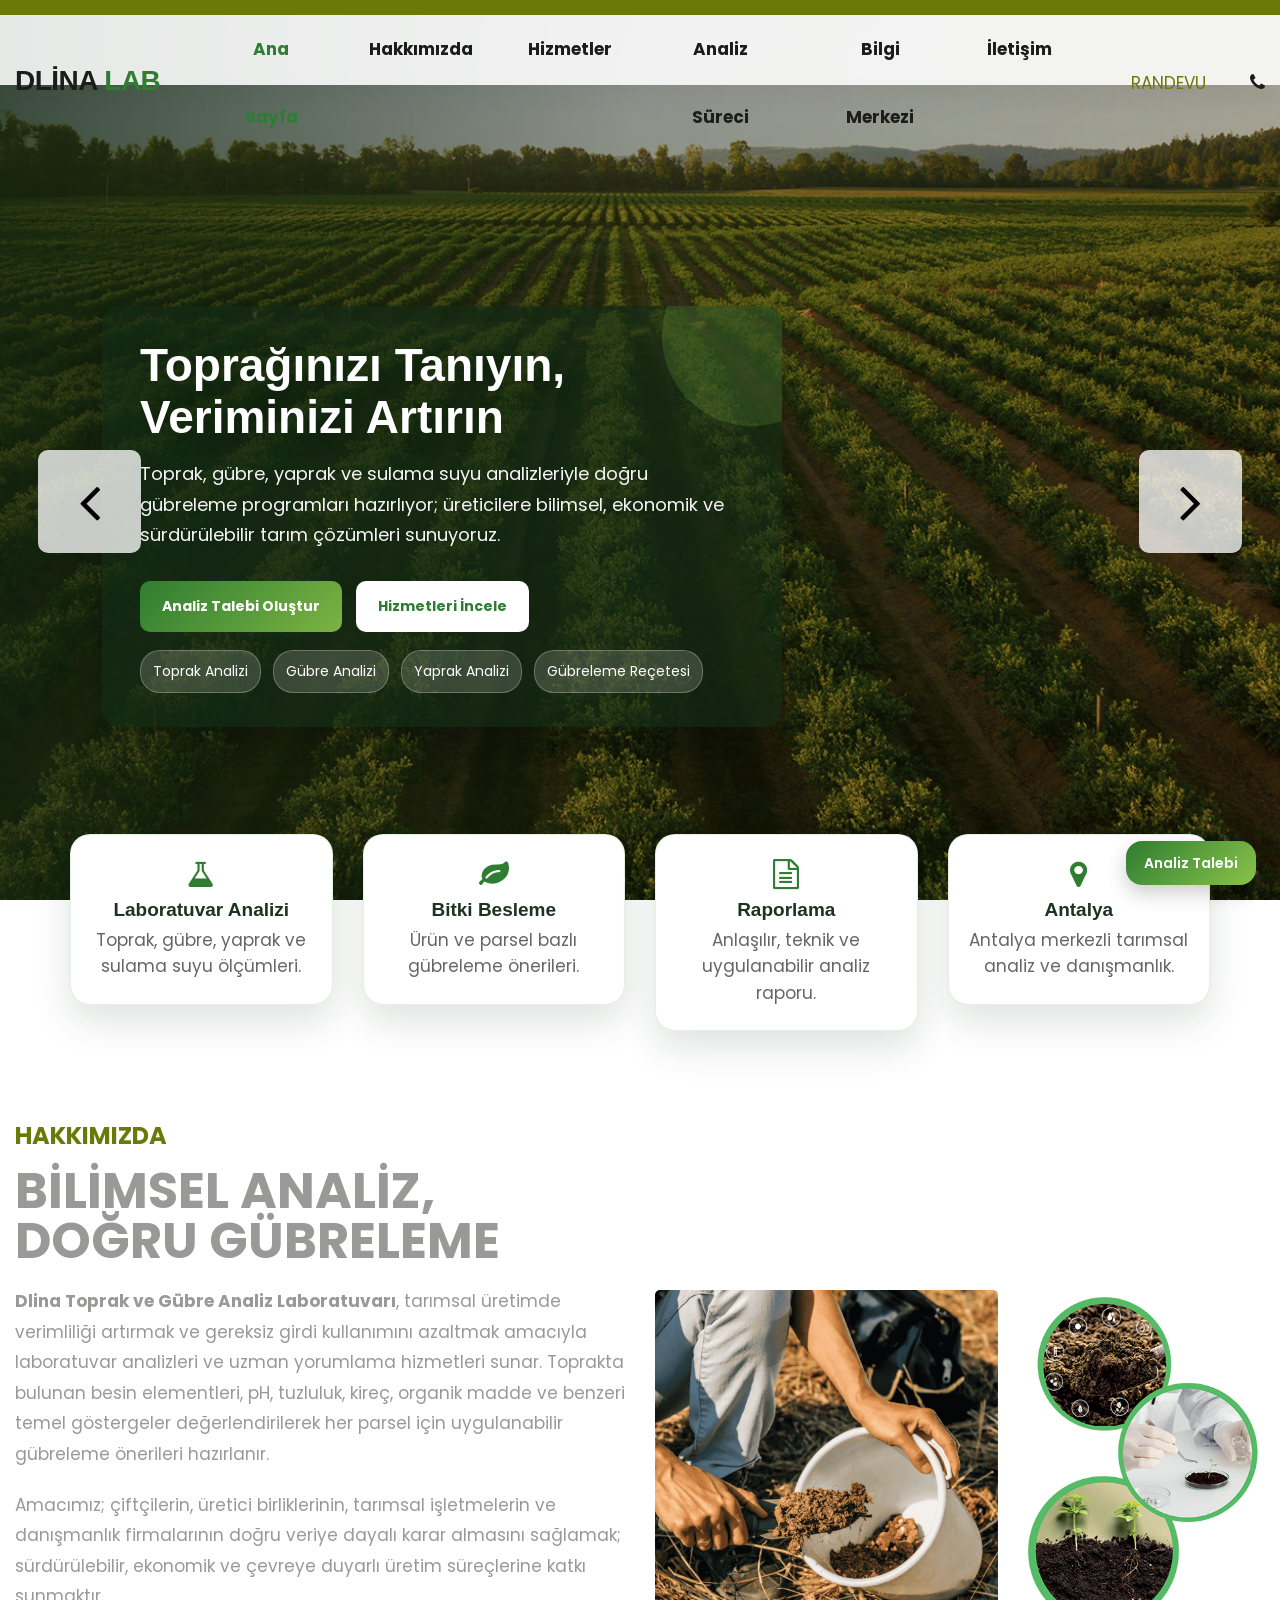
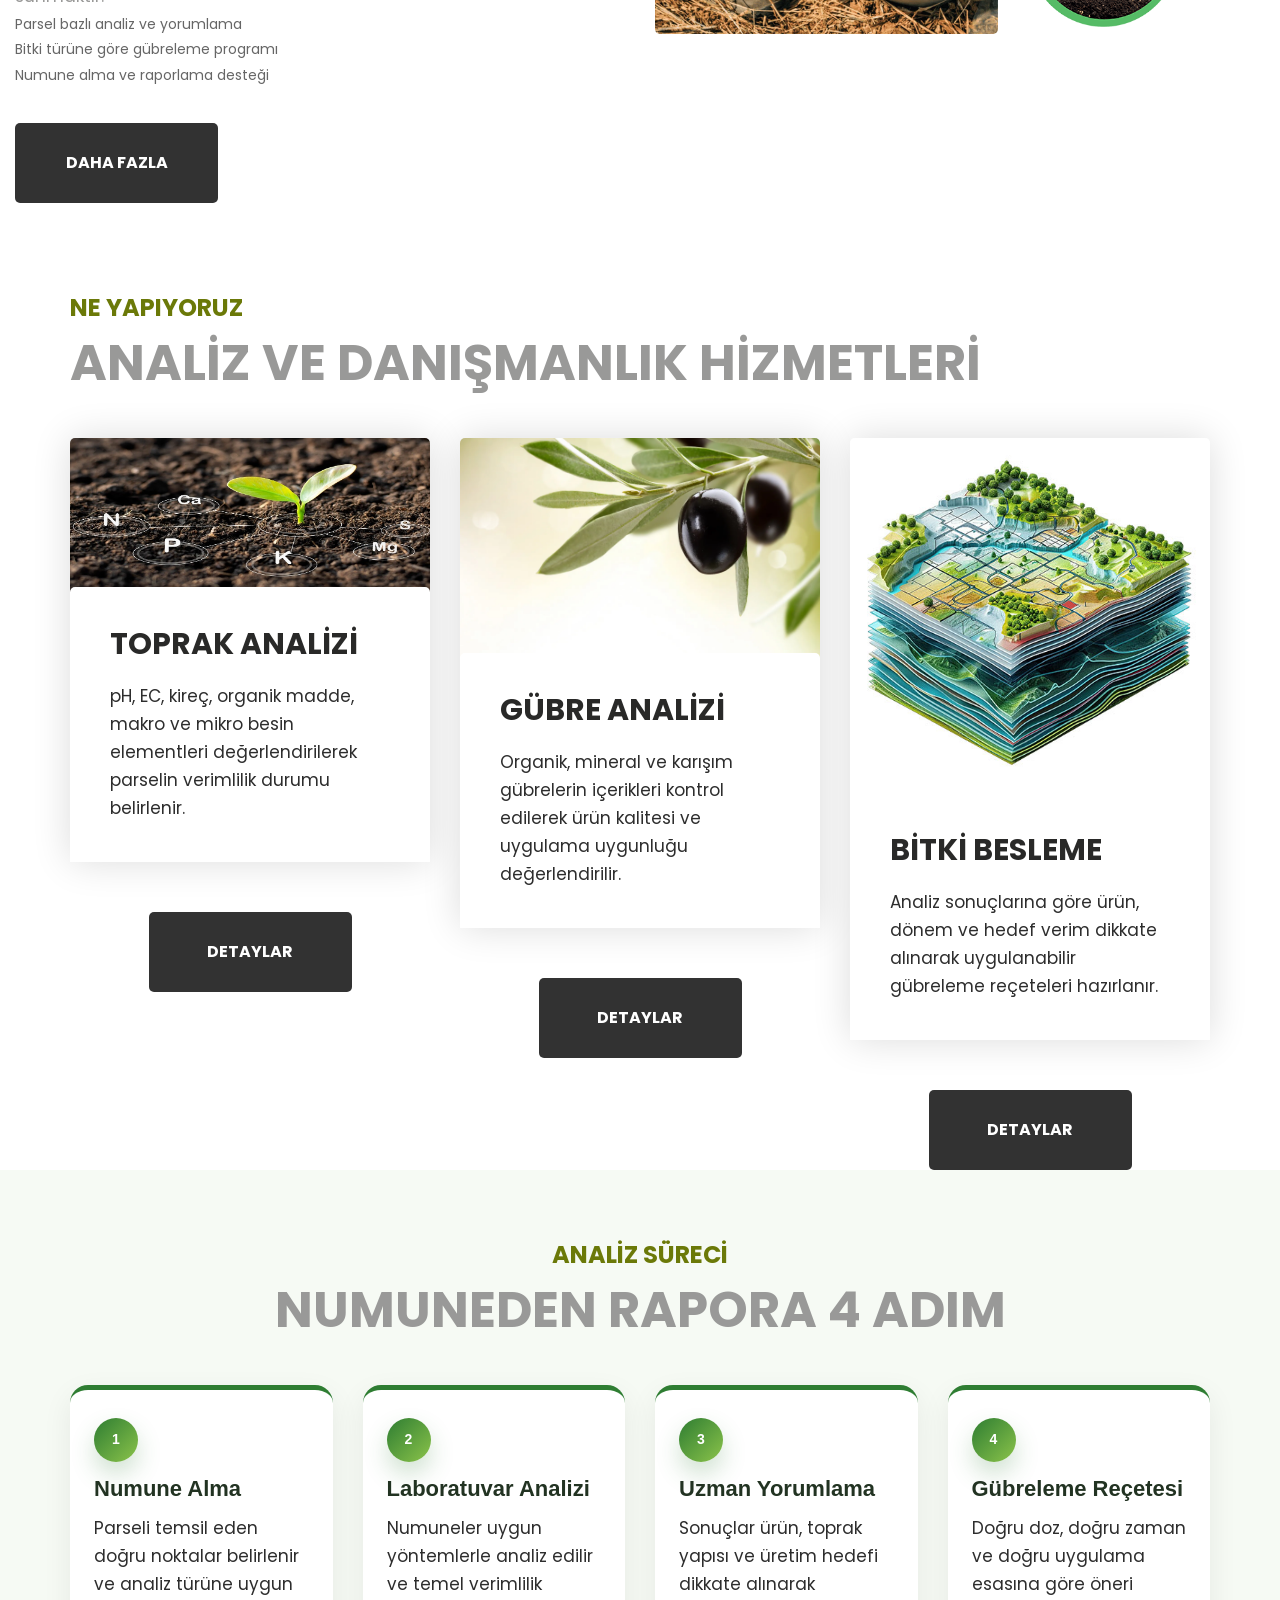
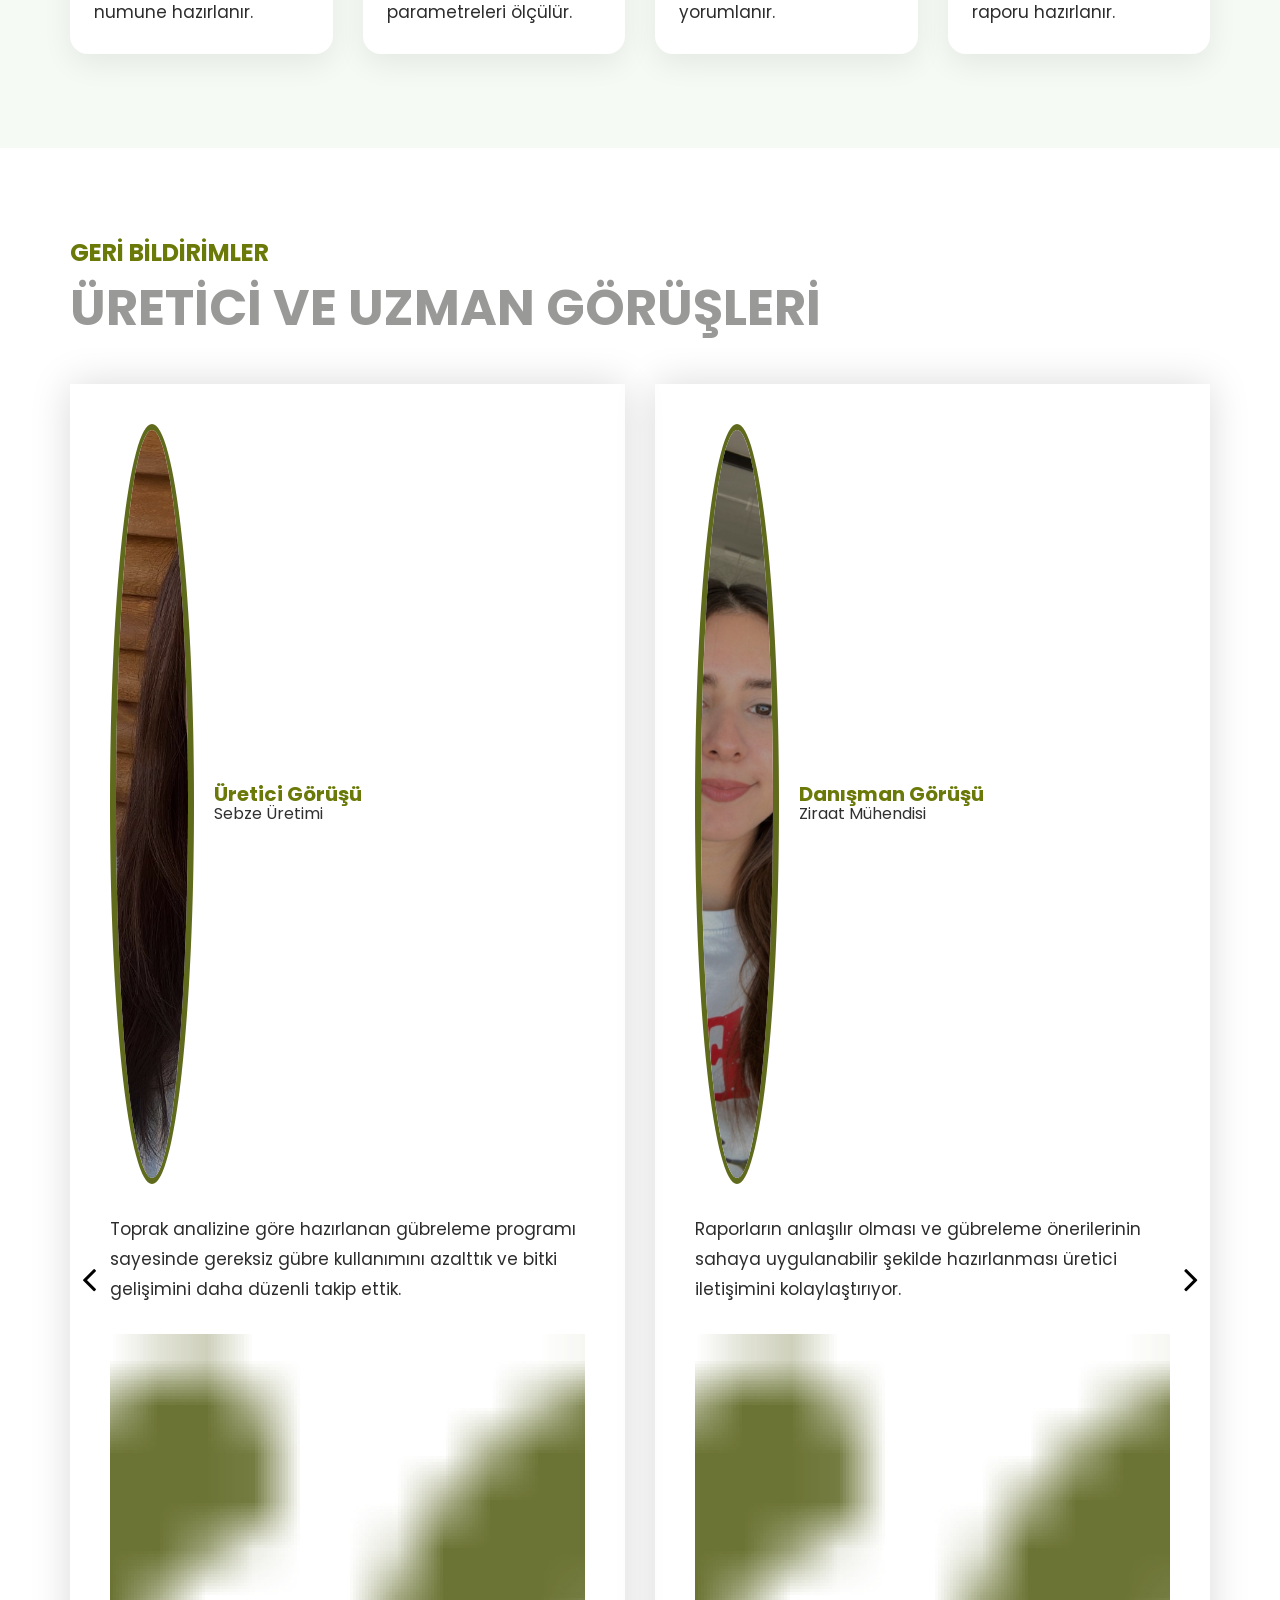
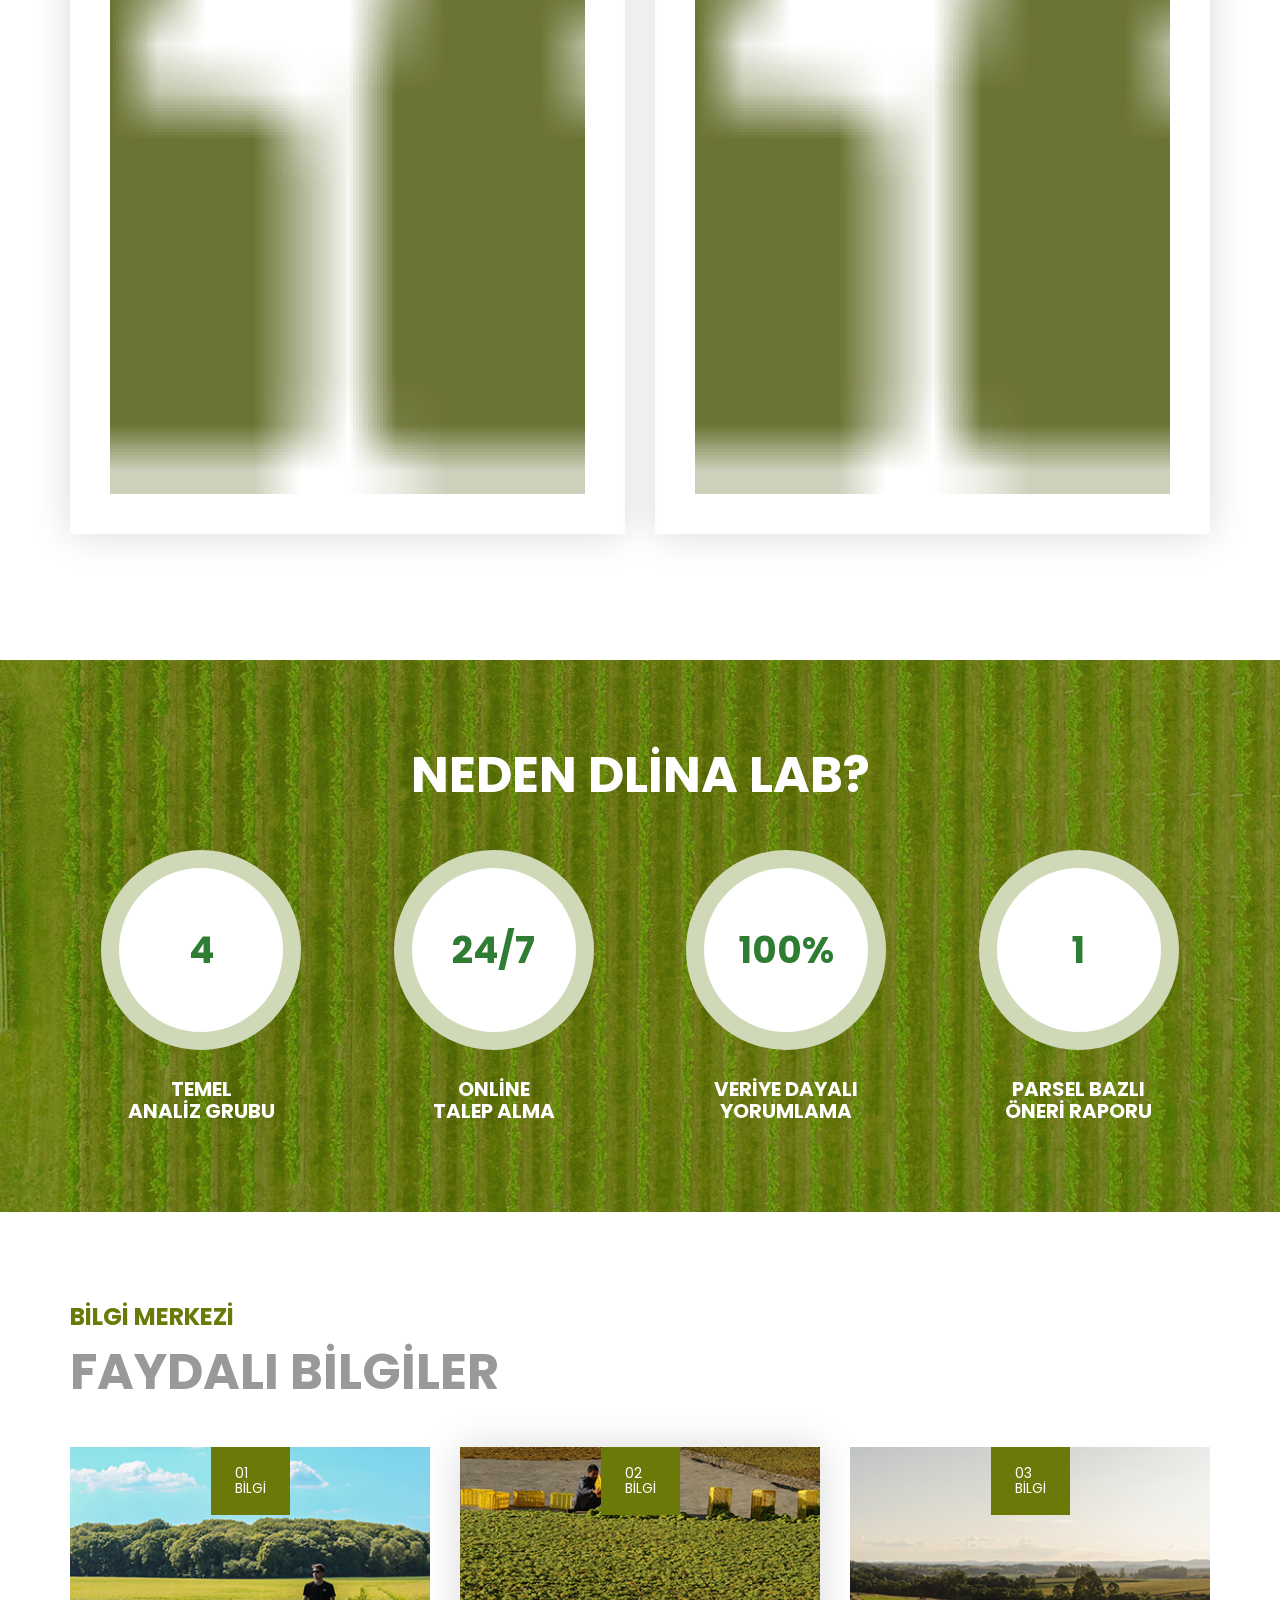
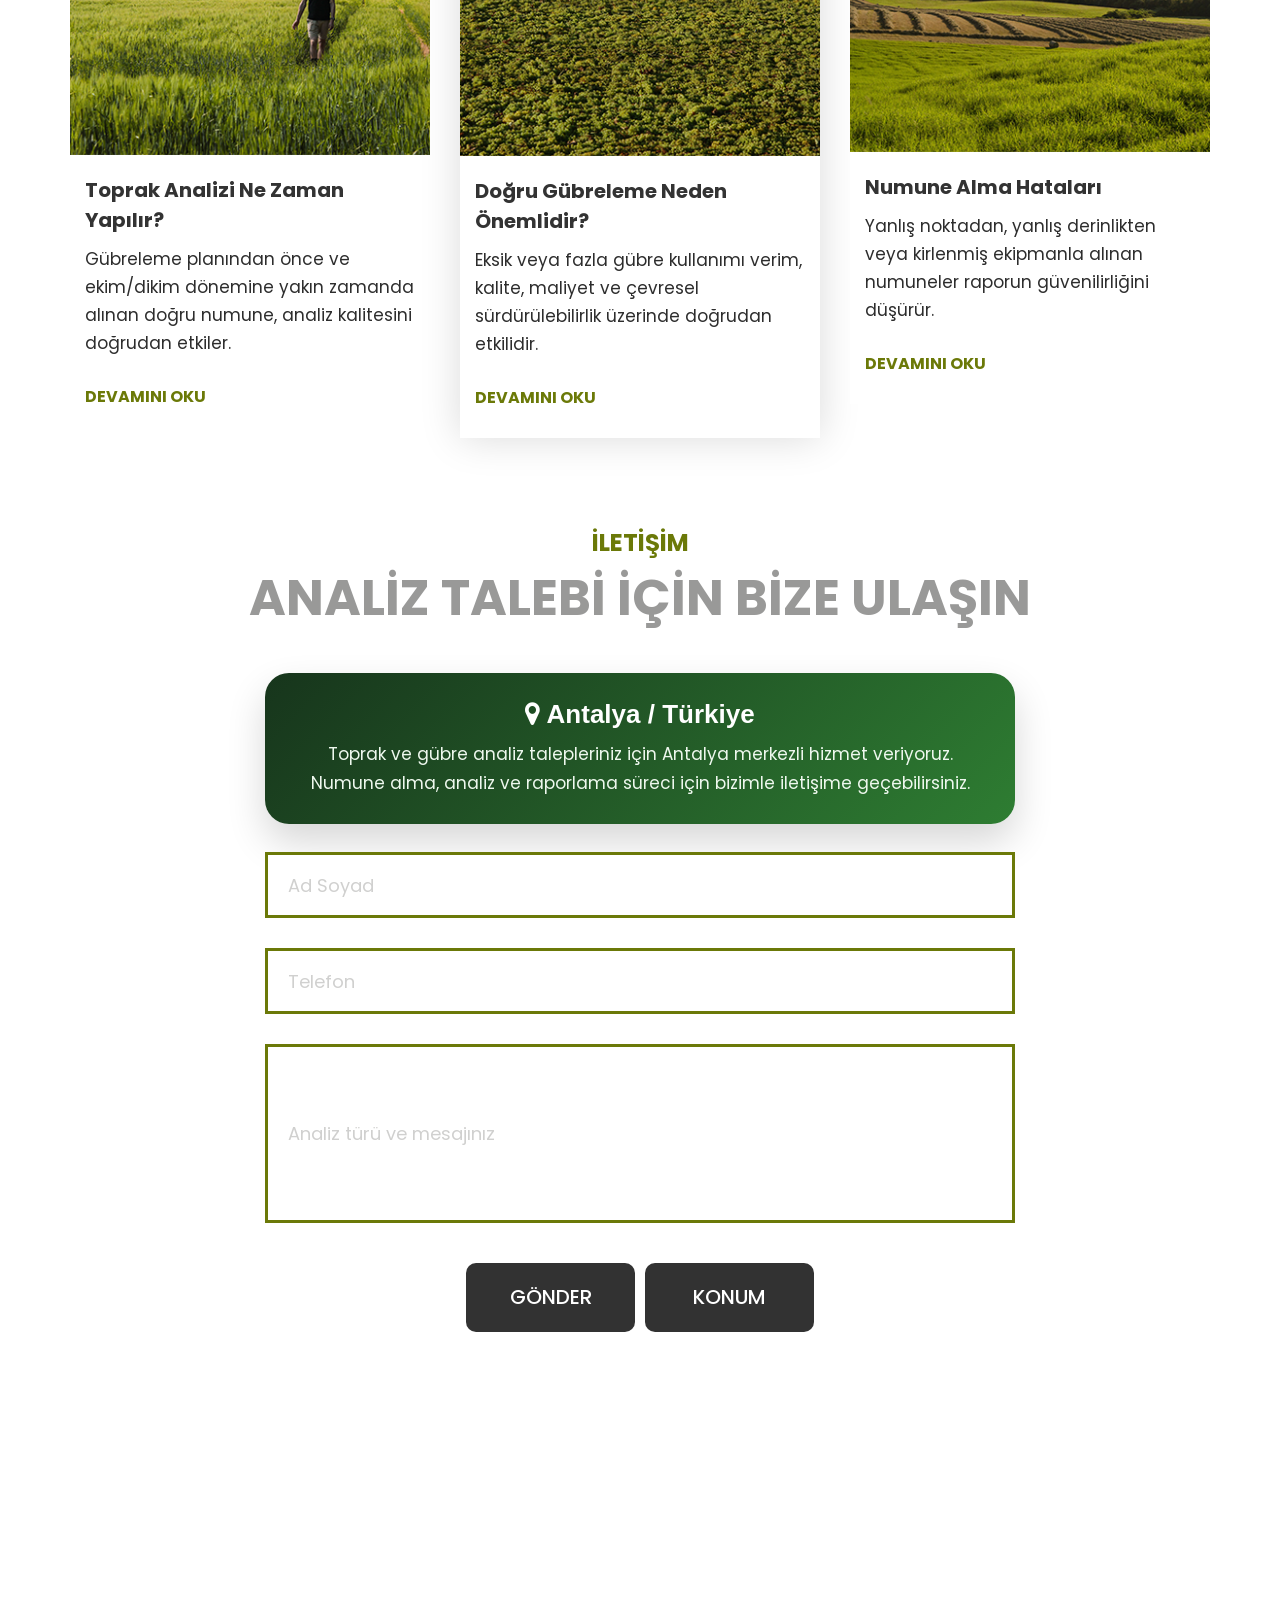
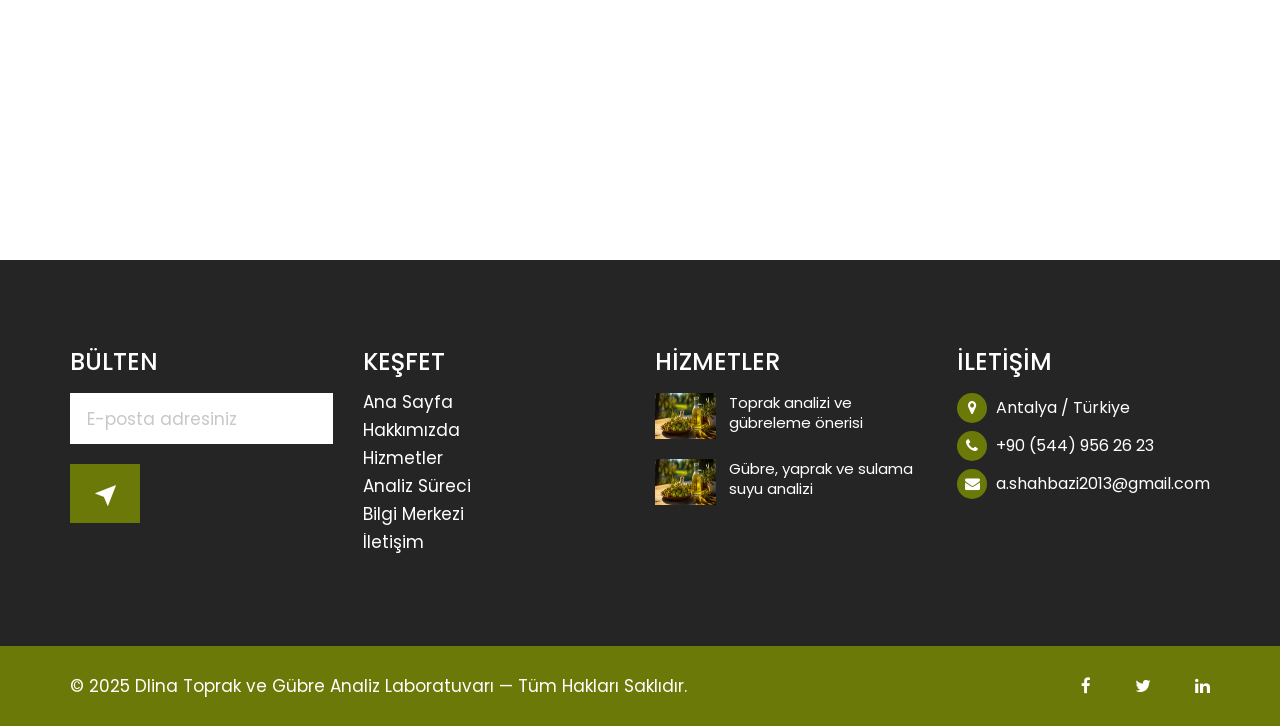
==== commit 007d0978: "Rename index_modern_antalya.html to index.html" ====
--- a/index.html
+++ b/index.html
@@ -8,10 +8,10 @@
     <meta name="viewport" content="width=device-width, initial-scale=1">
     <meta name="viewport" content="initial-scale=1, maximum-scale=1">
     <!-- site metas -->
-    <title>Dlina Tarım Danışmanlık</title>
-    <meta name="keywords" content="tarım danışmanlığı, toprak analizi, bitki besleme, CBS, coğrafi bilgi sistemleri, tarımsal veri analitiği, verim, sürdürülebilir tarım">
-    <meta name="description" content="Dlina Tarım Danışmanlık: Toprak analizi, bitki besleme planlaması, tarımsal veri analitiği ve CBS destekli çözümlerle üreticilere ve kurumlara özel hizmetler. Tarımda Bilgi, Bilgide Verim!">
-    <meta name="author" content="Dlina Tarım Danışmanlık">
+    <title>Dlina Toprak ve Gübre Analiz Laboratuvarı</title>
+    <meta name="keywords" content="toprak analizi, gübre analizi, yaprak analizi, sulama suyu analizi, bitki besleme, tarımsal danışmanlık, gübreleme programı, toprak verimliliği">
+    <meta name="description" content="Dlina Toprak ve Gübre Analiz Laboratuvarı; toprak, gübre, yaprak ve sulama suyu analizleriyle doğru gübreleme, verimli üretim ve sürdürülebilir tarım için bilimsel çözümler sunar.">
+    <meta name="author" content="Dlina Toprak ve Gübre Analiz Laboratuvarı">
     <!-- bootstrap css -->
     <link rel="stylesheet" href="css/bootstrap.min.css">
     <!-- style css -->
@@ -24,6 +24,75 @@
     <link rel="stylesheet" href="css/owl.carousel.min.css">
     <link rel="stylesheet" href="https://netdna.bootstrapcdn.com/font-awesome/4.0.3/css/font-awesome.css">
     <link rel="stylesheet" href="css/bootstrap-datepicker.min.css">
+
+    <!-- Dlina özel küçük tasarım dokunuşları -->
+    <style>
+      .logo a {font-size: 28px; font-weight: 800; letter-spacing: -0.5px;}
+      .logo a span {color: #2e7d32;}
+      .hero_text_box {
+        position: absolute;
+        left: 8%;
+        top: 34%;
+        max-width: 680px;
+        z-index: 5;
+        color: #fff;
+        background: rgba(18, 45, 22, 0.62);
+        padding: 34px 38px;
+        border-radius: 18px;
+        box-shadow: 0 18px 40px rgba(0,0,0,0.25);
+      }
+      .hero_text_box h1 {font-size: 46px; line-height: 1.12; font-weight: 800; margin-bottom: 16px; color: #fff;}
+      .hero_text_box p {font-size: 18px; line-height: 1.7; margin-bottom: 22px; color: #f5f5f5;}
+      .hero_buttons a {display:inline-block; margin-right: 10px; margin-top: 8px; padding: 13px 22px; border-radius: 10px; font-weight: 700; text-decoration:none;}
+      .hero_buttons .primary_btn {background:#2e7d32; color:#fff;}
+      .hero_buttons .secondary_btn {background:#fff; color:#2e7d32;}
+      .lab_badges {display:flex; gap:12px; flex-wrap:wrap; margin-top: 18px;}
+      .lab_badges span {background:rgba(255,255,255,0.16); border:1px solid rgba(255,255,255,0.25); padding:8px 12px; border-radius:20px; font-size:14px;}
+      .section_note {font-size: 17px; line-height: 1.8; color: #4d4d4d;}
+      .analysis_steps {background:#f6faf4; padding:70px 0;}
+      .step_card {background:#fff; padding:28px 24px; border-radius:18px; min-height:210px; box-shadow:0 10px 30px rgba(0,0,0,0.07); border-top:5px solid #2e7d32; margin-bottom:24px;}
+      .step_card h3 {font-size:22px; font-weight:800; color:#223322; margin-bottom:12px;}
+      .step_no {width:44px; height:44px; border-radius:50%; background:#2e7d32; color:#fff; display:flex; align-items:center; justify-content:center; font-weight:800; margin-bottom:14px;}
+      .point h3 {color:#2e7d32;}
+
+      /* Modern hareketli görünüm */
+      :root {--dlina-green:#2e7d32; --dlina-light:#8bc34a; --dlina-soil:#8d6e63; --dlina-dark:#17351c;}
+      html {scroll-behavior:smooth;}
+      .header-area {backdrop-filter: blur(10px); background:rgba(255,255,255,0.88); box-shadow:0 8px 28px rgba(0,0,0,0.06);}
+      .site-navbar ul li a {font-weight:700; transition:all .25s ease;}
+      .site-navbar ul li a:hover, .site-navbar ul li a.active {color:var(--dlina-green) !important;}
+      .carousel-item img {min-height:760px; object-fit:cover; filter:brightness(.72) saturate(1.08);}
+      .slider_main:after {content:""; position:absolute; inset:0; pointer-events:none; background:linear-gradient(90deg, rgba(10,35,15,.72), rgba(10,35,15,.24), rgba(10,35,15,.08)); z-index:1;}
+      .hero_text_box {animation: heroFloat .9s ease both; overflow:hidden;}
+      .hero_text_box:before {content:""; position:absolute; width:180px; height:180px; right:-60px; top:-60px; background:rgba(139,195,74,.18); border-radius:50%;}
+      .hero_text_box h1 {text-shadow:0 8px 24px rgba(0,0,0,.22);}
+      .hero_buttons a {transition:transform .25s ease, box-shadow .25s ease;}
+      .hero_buttons a:hover {transform:translateY(-3px); box-shadow:0 12px 25px rgba(0,0,0,.18);}
+      .hero_buttons .primary_btn {background:linear-gradient(135deg, #2e7d32, #7cb342);}
+      .lab_badges span {animation: fadeUp .9s ease both;}
+      .lab_badges span:nth-child(2){animation-delay:.08s}.lab_badges span:nth-child(3){animation-delay:.16s}.lab_badges span:nth-child(4){animation-delay:.24s}
+      .modern_info_strip {position:relative; margin-top:-66px; z-index:8;}
+      .info_card {background:#fff; border-radius:20px; padding:24px 20px; box-shadow:0 16px 38px rgba(22,57,25,.14); border:1px solid rgba(46,125,50,.12); min-height:132px; transition:all .28s ease;}
+      .info_card:hover {transform:translateY(-7px); box-shadow:0 22px 48px rgba(22,57,25,.20);}
+      .info_card i {font-size:30px; color:var(--dlina-green); margin-bottom:10px;}
+      .info_card h3 {font-size:19px; font-weight:800; color:#1d331f; margin-bottom:6px;}
+      .info_card p {margin:0; color:#666; line-height:1.55;}
+      .services_box_main, .latest, .step_card, .custom {transition:transform .28s ease, box-shadow .28s ease;}
+      .services_box_main:hover, .latest:hover, .step_card:hover, .custom:hover {transform:translateY(-8px); box-shadow:0 24px 50px rgba(0,0,0,.10);}
+      .step_no {background:linear-gradient(135deg, #2e7d32, #8bc34a); box-shadow:0 12px 24px rgba(46,125,50,.23);}
+      .location_panel {background:linear-gradient(135deg, #17351c, #2e7d32); color:#fff; border-radius:24px; padding:26px; margin-bottom:28px; box-shadow:0 18px 38px rgba(0,0,0,.16);}
+      .location_panel h3 {color:#fff; font-size:26px; font-weight:800; margin-bottom:10px;}
+      .location_panel p {color:#eef8ee; margin:0; line-height:1.7;}
+      #dlina-uygulama-link a {animation:pulseBtn 2.2s infinite;}
+      @keyframes heroFloat {from{opacity:0; transform:translateY(28px) scale(.98)} to{opacity:1; transform:translateY(0) scale(1)}}
+      @keyframes fadeUp {from{opacity:0; transform:translateY(12px)} to{opacity:1; transform:translateY(0)}}
+      @keyframes pulseBtn {0%,100%{box-shadow:0 8px 20px rgba(46,125,50,.32)} 50%{box-shadow:0 8px 28px rgba(46,125,50,.65)}}
+      @media (max-width: 767px) {
+        .hero_text_box {position: relative; left: auto; top: auto; margin: 18px; padding: 24px;}
+        .hero_text_box h1 {font-size: 30px;}
+      }
+    </style>
+
     <!--[if lt IE 9]>
       <script src="https://oss.maxcdn.com/html5shiv/3.7.3/html5shiv.min.js"></script>
       <script src="https://oss.maxcdn.com/respond/1.4.2/respond.min.js"></script>
@@ -44,21 +113,19 @@
           <div class="row d_flex">
             <div class="col-md-2 col-sm-3">
               <div class="logo">
-                <a href="index.html">Dlina <span>Tarım</span></a>
+                <a href="index.html">Dlina <span>Lab</span></a>
               </div>
             </div>
             <div class="col-md-8 col-sm-9">
               <div class="navbar-area">
                 <nav class="site-navbar">
                   <ul>
-                    <li><a class="active" href="index.html">Anasayfa</a></li>
+                    <li><a class="active" href="index.html">Ana Sayfa</a></li>
                     <li><a href="about.html">Hakkımızda</a></li>
                     <li><a href="service.html">Hizmetler</a></li>
-                    <li><a href="Javascript:void(0)">Projeler</a></li>
-                    <li><a href="testimonail.html">Referanslar</a></li>
-                    <li><a href="blog.html">Blog</a></li>
+                    <li><a href="#analiz-sureci">Analiz Süreci</a></li>
+                    <li><a href="blog.html">Bilgi Merkezi</a></li>
                     <li><a href="contact.html">İletişim</a></li>
-                    <li><a href="/uygulama">Uygulama</a></li>
                   </ul>
                   <button class="nav-toggler"><span></span></button>
                 </nav>
@@ -66,8 +133,8 @@
             </div>
             <div class="col-md-2 padd_0 d_none">
               <ul class="email text_align_right">
-                <li><a href="Javascript:void(0)">Giriş</a></li>
-                <li><a href="Javascript:void(0)"><i class="fa fa-search" aria-hidden="true"></i></a></li>
+                <li><a href="contact.html">Randevu</a></li>
+                <li><a href="contact.html"><i class="fa fa-phone" aria-hidden="true"></i></a></li>
               </ul>
             </div>
           </div>
@@ -76,7 +143,7 @@
       <!-- end header inner -->
 
       <!-- top / hero -->
-      <div class="slider_main">
+      <div class="slider_main" style="position:relative;">
         <div id="banner1" class="carousel slide carousel-fade" data-ride="carousel" data-interval="6000">
           <ol class="carousel-indicators">
             <li data-target="#banner1" data-slide-to="0" class="active"></li>
@@ -85,31 +152,14 @@
           </ol>
 
           <div class="carousel-inner" role="listbox">
-            <!-- Slide 1 -->
             <div class="carousel-item active">
-              <picture>
-                <source type="image/jpeg" srcset="images/banner.jpg">
-                <img src="images/banner.jpg" alt="Dlina Tarım Danışmanlık - Banner 1" class="d-block img-fluid" loading="eager">
-              </picture>
-              <div class="carousel-caption relative"></div>
-            </div>
-
-            <!-- Slide 2 -->
+              <img src="images/banner.jpg" alt="Toprak ve gübre analiz laboratuvarı" class="d-block img-fluid" loading="eager">
+            </div>
             <div class="carousel-item">
-              <picture>
-                <source type="image/jpeg" srcset="images/banner2.jpg">
-                <img src="images/banner2.jpg" alt="Dlina Tarım Danışmanlık - Banner 2" class="d-block img-fluid" loading="lazy">
-              </picture>
-              <div class="carousel-caption relative"></div>
-            </div>
-
-            <!-- Slide 3 -->
+              <img src="images/banner2.jpg" alt="Tarımsal analiz ve bitki besleme" class="d-block img-fluid" loading="lazy">
+            </div>
             <div class="carousel-item">
-              <picture>
-                <source type="image/jpeg" srcset="images/banner3.jpg">
-                <img src="images/banner3.jpg" alt="Dlina Tarım Danışmanlık - Banner 3" class="d-block img-fluid" loading="lazy">
-              </picture>
-              <div class="carousel-caption relative"></div>
+              <img src="images/banner3.jpg" alt="Verimli ve sürdürülebilir tarım" class="d-block img-fluid" loading="lazy">
             </div>
           </div>
 
@@ -123,17 +173,58 @@
           </a>
         </div>
 
-        <div class="container-fluid">
-          <div class="row">
-            <div class="col-md-12">
-              <div class="willom" style="text-align:center">
-                <h1>Dlina Tarım Danışmanlık</h1>
-              </div>
-            </div>
+        <div class="hero_text_box">
+          <h1>Toprağınızı Tanıyın, Veriminizi Artırın</h1>
+          <p>Toprak, gübre, yaprak ve sulama suyu analizleriyle doğru gübreleme programları hazırlıyor; üreticilere bilimsel, ekonomik ve sürdürülebilir tarım çözümleri sunuyoruz.</p>
+          <div class="hero_buttons">
+            <a class="primary_btn" href="contact.html">Analiz Talebi Oluştur</a>
+            <a class="secondary_btn" href="service.html">Hizmetleri İncele</a>
+          </div>
+          <div class="lab_badges">
+            <span>Toprak Analizi</span>
+            <span>Gübre Analizi</span>
+            <span>Yaprak Analizi</span>
+            <span>Gübreleme Reçetesi</span>
           </div>
         </div>
       </div>
       <!-- end hero -->
+    </div>
+
+    <!-- modern quick info strip -->
+    <div class="modern_info_strip">
+      <div class="container">
+        <div class="row">
+          <div class="col-md-3 col-sm-6">
+            <div class="info_card text_align_center">
+              <i class="fa fa-flask"></i>
+              <h3>Laboratuvar Analizi</h3>
+              <p>Toprak, gübre, yaprak ve sulama suyu ölçümleri.</p>
+            </div>
+          </div>
+          <div class="col-md-3 col-sm-6">
+            <div class="info_card text_align_center">
+              <i class="fa fa-leaf"></i>
+              <h3>Bitki Besleme</h3>
+              <p>Ürün ve parsel bazlı gübreleme önerileri.</p>
+            </div>
+          </div>
+          <div class="col-md-3 col-sm-6">
+            <div class="info_card text_align_center">
+              <i class="fa fa-file-text-o"></i>
+              <h3>Raporlama</h3>
+              <p>Anlaşılır, teknik ve uygulanabilir analiz raporu.</p>
+            </div>
+          </div>
+          <div class="col-md-3 col-sm-6">
+            <div class="info_card text_align_center">
+              <i class="fa fa-map-marker"></i>
+              <h3>Antalya</h3>
+              <p>Antalya merkezli tarımsal analiz ve danışmanlık.</p>
+            </div>
+          </div>
+        </div>
+      </div>
     </div>
 
     <!-- about -->
@@ -143,21 +234,17 @@
           <div class="col-lg-6 col-md-12">
             <div class="titlepage text_align_left">
               <span>Hakkımızda</span>
-              <h2>KURUMSAL TANITIM</h2>
-              <p>
-                <strong>Dlina Tarım Danışmanlık</strong>, tarım sektöründe sürdürülebilir üretim,
-                verimli kaynak kullanımı ve modern teknolojilerin entegrasyonu konularında
-                uzmanlaşmış bir danışmanlık firmasıdır. Toprak analizi, bitki besleme planlaması,
-                tarımsal veri analitiği ve Coğrafi Bilgi Sistemleri (CBS) destekli çözümleriyle
-                üreticilere, firmalara ve kurumlara özel hizmetler sunar. Amacımız; bilimsel temelli,
-                sahaya uygun ve ekonomik açıdan verimli tarım uygulamaları ile paydaşlarımızın
-                başarısına katkı sağlamaktır.
+              <h2>BİLİMSEL ANALİZ, DOĞRU GÜBRELEME</h2>
+              <p class="section_note">
+                <strong>Dlina Toprak ve Gübre Analiz Laboratuvarı</strong>, tarımsal üretimde verimliliği artırmak ve gereksiz girdi kullanımını azaltmak amacıyla laboratuvar analizleri ve uzman yorumlama hizmetleri sunar. Toprakta bulunan besin elementleri, pH, tuzluluk, kireç, organik madde ve benzeri temel göstergeler değerlendirilerek her parsel için uygulanabilir gübreleme önerileri hazırlanır.
               </p>
-              <p><em>Dlina Tarım Danışmanlık — Tarımda Bilgi, Bilgide Verim!</em></p>
+              <p class="section_note">
+                Amacımız; çiftçilerin, üretici birliklerinin, tarımsal işletmelerin ve danışmanlık firmalarının doğru veriye dayalı karar almasını sağlamak; sürdürülebilir, ekonomik ve çevreye duyarlı üretim süreçlerine katkı sunmaktır.
+              </p>
               <ul>
-                <li>Toprak analizi ve bitki besleme programları</li>
-                <li>Verim artırıcı çözümler ve saha danışmanlığı</li>
-                <li>CBS destekli tarımsal planlama ve veri analitiği</li>
+                <li>Parsel bazlı analiz ve yorumlama</li>
+                <li>Bitki türüne göre gübreleme programı</li>
+                <li>Numune alma ve raporlama desteği</li>
               </ul>
               <a class="read_more" href="about.html">Daha Fazla</a>
             </div>
@@ -166,12 +253,12 @@
             <div class="row d_flex">
               <div class="col-md-7">
                 <div class="about_img">
-                  <figure><img src="images/about_img.jpg" alt="Dlina Tarım Danışmanlık"/></figure>
+                  <figure><img src="images/about_img.jpg" alt="Laboratuvar ve toprak analizi"/></figure>
                 </div>
               </div>
               <div class="col-md-5">
                 <div class="about_img">
-                  <figure><img src="images/about_img1.jpg" alt="Dlina Tarım Danışmanlık"/></figure>
+                  <figure><img src="images/about_img1.jpg" alt="Tarımsal üretim ve analiz"/></figure>
                 </div>
               </div>
             </div>
@@ -188,7 +275,7 @@
           <div class="col-md-12">
             <div class="titlepage text_align_left">
               <span>Ne Yapıyoruz</span>
-              <h2>HİZMETLERİMİZ</h2>
+              <h2>ANALİZ VE DANIŞMANLIK HİZMETLERİ</h2>
             </div>
           </div>
         </div>
@@ -200,7 +287,7 @@
                 <figure><img src="images/service1.jpg" alt="Toprak Analizi"/></figure>
                 <div class="veget">
                   <h3>TOPRAK ANALİZİ</h3>
-                  <p>Numune alma, laboratuvar sonuçlarının yorumlanması ve sahaya uygun gübreleme/sulama önerileri.</p>
+                  <p>pH, EC, kireç, organik madde, makro ve mikro besin elementleri değerlendirilerek parselin verimlilik durumu belirlenir.</p>
                 </div>
               </div>
               <a class="read_more" href="service.html">Detaylar</a>
@@ -210,10 +297,10 @@
           <div class="col-md-4">
             <div class="services_box_main">
               <div class="services_box text_align_left">
-                <figure><img src="images/service2.jpg" alt="Bitki Besleme"/></figure>
+                <figure><img src="images/service2.jpg" alt="Gübre Analizi"/></figure>
                 <div class="veget">
-                  <h3>BİTKİ BESLEME</h3>
-                  <p>Fenolojik döneme uygun besleme programları ve verim artırıcı saha çözümleri.</p>
+                  <h3>GÜBRE ANALİZİ</h3>
+                  <p>Organik, mineral ve karışım gübrelerin içerikleri kontrol edilerek ürün kalitesi ve uygulama uygunluğu değerlendirilir.</p>
                 </div>
               </div>
               <a class="read_more" href="service.html">Detaylar</a>
@@ -223,10 +310,10 @@
           <div class="col-md-4">
             <div class="services_box_main">
               <div class="services_box text_align_left">
-                <figure><img src="images/service3.jpg" alt="CBS & Veri Analitiği"/></figure>
+                <figure><img src="images/service3.jpg" alt="Bitki Besleme Danışmanlığı"/></figure>
                 <div class="veget">
-                  <h3>CBS &amp; VERİ ANALİTİĞİ</h3>
-                  <p>CBS tabanlı planlama, uzaktan algılama ve tarımsal veri analitiği ile karar destek.</p>
+                  <h3>BİTKİ BESLEME</h3>
+                  <p>Analiz sonuçlarına göre ürün, dönem ve hedef verim dikkate alınarak uygulanabilir gübreleme reçeteleri hazırlanır.</p>
                 </div>
               </div>
               <a class="read_more" href="service.html">Detaylar</a>
@@ -236,6 +323,51 @@
       </div>
     </div>
     <!-- end services -->
+
+    <!-- analysis process -->
+    <div id="analiz-sureci" class="analysis_steps">
+      <div class="container">
+        <div class="row">
+          <div class="col-md-12">
+            <div class="titlepage text_align_center">
+              <span>Analiz Süreci</span>
+              <h2>NUMUNEDEN RAPORA 4 ADIM</h2>
+            </div>
+          </div>
+        </div>
+        <div class="row">
+          <div class="col-md-3">
+            <div class="step_card">
+              <div class="step_no">1</div>
+              <h3>Numune Alma</h3>
+              <p>Parseli temsil eden doğru noktalar belirlenir ve analiz türüne uygun numune hazırlanır.</p>
+            </div>
+          </div>
+          <div class="col-md-3">
+            <div class="step_card">
+              <div class="step_no">2</div>
+              <h3>Laboratuvar Analizi</h3>
+              <p>Numuneler uygun yöntemlerle analiz edilir ve temel verimlilik parametreleri ölçülür.</p>
+            </div>
+          </div>
+          <div class="col-md-3">
+            <div class="step_card">
+              <div class="step_no">3</div>
+              <h3>Uzman Yorumlama</h3>
+              <p>Sonuçlar ürün, toprak yapısı ve üretim hedefi dikkate alınarak yorumlanır.</p>
+            </div>
+          </div>
+          <div class="col-md-3">
+            <div class="step_card">
+              <div class="step_no">4</div>
+              <h3>Gübreleme Reçetesi</h3>
+              <p>Doğru doz, doğru zaman ve doğru uygulama esasına göre öneri raporu hazırlanır.</p>
+            </div>
+          </div>
+        </div>
+      </div>
+    </div>
+    <!-- end analysis process -->
 
     <!-- customers / testimonials -->
     <div class="customers">
@@ -244,24 +376,22 @@
           <div class="row">
             <div class="col-sm-12">
               <div class="titlepage text_align_left">
-                <span>Müşterilerimiz</span>
-                <h2>YORUMLAR</h2>
-              </div>
-            </div>
-          </div>
-        </div>
-      </div>
-    
-      <!-- slider -->
+                <span>Geri Bildirimler</span>
+                <h2>ÜRETİCİ VE UZMAN GÖRÜŞLERİ</h2>
+              </div>
+            </div>
+          </div>
+        </div>
+      </div>
+
       <div id="myCarousel" class="carousel slide clients_banner" data-ride="carousel">
         <ol class="carousel-indicators">
           <li data-target="#myCarousel" data-slide-to="0" class="active"></li>
           <li data-target="#myCarousel" data-slide-to="1"></li>
           <li data-target="#myCarousel" data-slide-to="2"></li>
         </ol>
-    
+
         <div class="carousel-inner">
-          <!-- SLIDE 1 -->
           <div class="carousel-item active">
             <div class="container">
               <div class="carousel-caption relative">
@@ -269,28 +399,26 @@
                   <div class="col-md-6">
                     <div class="custom">
                       <div class="d_flex">
-                        <i><img src="images/customer1.jpg" alt="Yeliz"
-                               style="width:84px;height:84px;border-radius:50%;object-fit:cover;border:6px solid #6b7908e3;"/></i>
+                        <i><img src="images/customer1.jpg" alt="Üretici görüşü" style="width:84px;height:84px;border-radius:50%;object-fit:cover;border:6px solid #6b7908e3;"/></i>
                         <div class="clint">
-                          <h4>Yeliz</h4>
-                          <span>Ziraat Mühendisi</span>
+                          <h4>Üretici Görüşü</h4>
+                          <span>Sebze Üretimi</span>
                         </div>
                       </div>
-                      <p>Toprak analizine göre doğru besleme planı ile verim ve kalite belirgin şekilde arttı.</p>
+                      <p>Toprak analizine göre hazırlanan gübreleme programı sayesinde gereksiz gübre kullanımını azalttık ve bitki gelişimini daha düzenli takip ettik.</p>
                       <img src="images/test.png" alt="#"/>
                     </div>
                   </div>
                   <div class="col-md-6">
                     <div class="custom">
                       <div class="d_flex">
-                        <i><img src="images/customer2.jpg" alt="Sevim Y."
-                               style="width:84px;height:84px;border-radius:50%;object-fit:cover;border:6px solid #6b7908e3;"/></i>
+                        <i><img src="images/customer2.jpg" alt="Danışman görüşü" style="width:84px;height:84px;border-radius:50%;object-fit:cover;border:6px solid #6b7908e3;"/></i>
                         <div class="clint">
-                          <h4>Sevim Y.</h4>
+                          <h4>Danışman Görüşü</h4>
                           <span>Ziraat Mühendisi</span>
                         </div>
                       </div>
-                      <p>CBS destekli izleme ile parsel yönetimimiz çok daha kontrollü ve hızlı.</p>
+                      <p>Raporların anlaşılır olması ve gübreleme önerilerinin sahaya uygulanabilir şekilde hazırlanması üretici iletişimini kolaylaştırıyor.</p>
                       <img src="images/test.png" alt="#"/>
                     </div>
                   </div>
@@ -298,8 +426,7 @@
               </div>
             </div>
           </div>
-    
-          <!-- SLIDE 2 -->
+
           <div class="carousel-item">
             <div class="container">
               <div class="carousel-caption relative">
@@ -307,28 +434,26 @@
                   <div class="col-md-6">
                     <div class="custom">
                       <div class="d_flex">
-                        <i><img src="images/customer3.jpg" alt="Galip"
-                               style="width:84px;height:84px;border-radius:50%;object-fit:cover;border:6px solid #6b7908e3;"/></i>
+                        <i><img src="images/customer3.jpg" alt="Bahçe üretimi" style="width:84px;height:84px;border-radius:50%;object-fit:cover;border:6px solid #6b7908e3;"/></i>
                         <div class="clint">
-                          <h4>Galip</h4>
-                          <span>Ziraat Mühendisi</span>
+                          <h4>Bahçe Üretimi</h4>
+                          <span>Meyve Yetiştiriciliği</span>
                         </div>
                       </div>
-                      <p>Veriye dayalı kararlarla girdi maliyetimiz düştü, verimimiz korundu.</p>
+                      <p>Yaprak ve toprak analizlerinin birlikte değerlendirilmesi beslenme eksikliklerini daha doğru yorumlamamıza yardımcı oldu.</p>
                       <img src="images/test.png" alt="#"/>
                     </div>
                   </div>
                   <div class="col-md-6">
                     <div class="custom">
                       <div class="d_flex">
-                        <i><img src="images/customer4.jpg" alt="Nur"
-                               style="width:84px;height:84px;border-radius:50%;object-fit:cover;border:6px solid #6b7908e3;"/></i>
+                        <i><img src="images/customer4.jpg" alt="Saha danışmanlığı" style="width:84px;height:84px;border-radius:50%;object-fit:cover;border:6px solid #6b7908e3;"/></i>
                         <div class="clint">
-                          <h4>Nur</h4>
-                          <span>Ziraat Mühendisi</span>
+                          <h4>Saha Danışmanlığı</h4>
+                          <span>Tarımsal İşletme</span>
                         </div>
                       </div>
-                      <p>Yerinde danışmanlık ve net raporlar sayesinde süreçlerimiz hızlandı.</p>
+                      <p>Numune alma, analiz ve raporlama sürecinin tek elden yürütülmesi planlama açısından büyük kolaylık sağladı.</p>
                       <img src="images/test.png" alt="#"/>
                     </div>
                   </div>
@@ -336,8 +461,7 @@
               </div>
             </div>
           </div>
-    
-          <!-- SLIDE 3 -->
+
           <div class="carousel-item">
             <div class="container">
               <div class="carousel-caption relative">
@@ -345,28 +469,26 @@
                   <div class="col-md-6">
                     <div class="custom">
                       <div class="d_flex">
-                        <i><img src="images/customer5.jpg" alt="Canan"
-                               style="width:84px;height:84px;border-radius:50%;object-fit:cover;border:6px solid #6b7908e3;"/></i>
+                        <i><img src="images/customer5.jpg" alt="Kurumsal üretim" style="width:84px;height:84px;border-radius:50%;object-fit:cover;border:6px solid #6b7908e3;"/></i>
                         <div class="clint">
-                          <h4>Canan</h4>
-                          <span>Ziraat Mühendisi</span>
+                          <h4>Kurumsal Üretim</h4>
+                          <span>Tarım İşletmesi</span>
                         </div>
                       </div>
-                      <p>Uygulama ve raporlar anlaşılır; saha ve masa başı birlikte çok verimli.</p>
+                      <p>Parsel bazlı analiz sonuçları gübre ve sulama planlamasında daha kontrollü karar almamızı sağladı.</p>
                       <img src="images/test.png" alt="#"/>
                     </div>
                   </div>
                   <div class="col-md-6">
                     <div class="custom">
                       <div class="d_flex">
-                        <i><img src="images/customer6.jpg" alt="Tuğçe"
-                               style="width:84px;height:84px;border-radius:50%;object-fit:cover;border:6px solid #6b7908e3;"/></i>
+                        <i><img src="images/customer6.jpg" alt="Laboratuvar raporu" style="width:84px;height:84px;border-radius:50%;object-fit:cover;border:6px solid #6b7908e3;"/></i>
                         <div class="clint">
-                          <h4>Tuğçe</h4>
-                          <span>Ziraat Mühendisi</span>
+                          <h4>Raporlama</h4>
+                          <span>Teknik Değerlendirme</span>
                         </div>
                       </div>
-                      <p>Uzaktan algılama ve veri analitiği modülleri fark yaratıyor.</p>
+                      <p>Analiz sonuçlarının sade ve teknik olarak açıklanması, uygulama kararlarını hızlandırdı.</p>
                       <img src="images/test.png" alt="#"/>
                     </div>
                   </div>
@@ -375,7 +497,7 @@
             </div>
           </div>
         </div>
-    
+
         <a class="carousel-control-prev" href="#myCarousel" role="button" data-slide="prev">
           <i class="fa fa-angle-left" aria-hidden="true"></i>
           <span class="sr-only">Önceki</span>
@@ -394,34 +516,33 @@
         <div class="row">
           <div class="col-md-12">
             <div class="titlepage text_align_center">
-              <h2>Neden Bizi Seçmelisiniz?</h2>
-            </div>
-          </div>
-        </div>
-        <div class="row">
-          <!-- sayı/istatistikler örnek; istersen kaldıralım -->
+              <h2>Neden Dlina Lab?</h2>
+            </div>
+          </div>
+        </div>
+        <div class="row">
           <div class="col-md-3">
             <div class="point text_align_center">
-              <h3>300+</h3>
-              <span>Mutlu <br>Müşteri</span>
+              <h3>4</h3>
+              <span>Temel <br>Analiz Grubu</span>
             </div>
           </div>
           <div class="col-md-3">
             <div class="point text_align_center">
-              <h3>30+</h3>
-              <span>Uzman <br>Ekip</span>
+              <h3>24/7</h3>
+              <span>Online <br>Talep Alma</span>
             </div>
           </div>
           <div class="col-md-3">
             <div class="point text_align_center">
-              <h3>300+</h3>
-              <span>Başarılı <br>Proje</span>
+              <h3>100%</h3>
+              <span>Veriye Dayalı <br>Yorumlama</span>
             </div>
           </div>
           <div class="col-md-3">
             <div class="point text_align_center">
-              <h3>30+</h3>
-              <span>Ödül <br>ve Takdir</span>
+              <h3>1</h3>
+              <span>Parsel Bazlı <br>Öneri Raporu</span>
             </div>
           </div>
         </div>
@@ -435,8 +556,8 @@
         <div class="row">
           <div class="col-md-12">
             <div class="titlepage text_align_left">
-              <span>Güncel</span>
-              <h2>Haberler</h2>
+              <span>Bilgi Merkezi</span>
+              <h2>FAYDALI BİLGİLER</h2>
             </div>
           </div>
         </div>
@@ -444,36 +565,36 @@
         <div class="row">
           <div class="col-md-4">
             <div class="latest">
-              <figure><img src="images/news1.jpg" alt="Haber"/></figure>
-              <span>15<br> Mart</span>
+              <figure><img src="images/news1.jpg" alt="Toprak analizi zamanı"/></figure>
+              <span>01<br> Bilgi</span>
               <div class="nostrud">
-                <h3>Yeni Sezon Hazırlıkları</h3>
-                <p>Toprak analizi ve besleme planları için erken randevu avantajları başladı.</p>
-                <a class="read_more" href="news.html">Devamını Oku</a>
+                <h3>Toprak Analizi Ne Zaman Yapılır?</h3>
+                <p>Gübreleme planından önce ve ekim/dikim dönemine yakın zamanda alınan doğru numune, analiz kalitesini doğrudan etkiler.</p>
+                <a class="read_more" href="blog.html">Devamını Oku</a>
               </div>
             </div>
           </div>
 
           <div class="col-md-4">
             <div class="latest box_desho">
-              <figure><img src="images/news2.jpg" alt="Haber"/></figure>
-              <span>15<br> Mart</span>
+              <figure><img src="images/news2.jpg" alt="Doğru gübreleme"/></figure>
+              <span>02<br> Bilgi</span>
               <div class="nostrud">
-                <h3>CBS Tabanlı Planlama</h3>
-                <p>Parsel bazlı verim tahmini ve su yönetimi çözümleri yayında.</p>
-                <a class="read_more" href="news.html">Devamını Oku</a>
+                <h3>Doğru Gübreleme Neden Önemlidir?</h3>
+                <p>Eksik veya fazla gübre kullanımı verim, kalite, maliyet ve çevresel sürdürülebilirlik üzerinde doğrudan etkilidir.</p>
+                <a class="read_more" href="blog.html">Devamını Oku</a>
               </div>
             </div>
           </div>
 
           <div class="col-md-4">
             <div class="latest">
-              <figure><img src="images/news3.jpg" alt="Haber"/></figure>
-              <span>15<br> Mart</span>
+              <figure><img src="images/news3.jpg" alt="Numune alma"/></figure>
+              <span>03<br> Bilgi</span>
               <div class="nostrud">
-                <h3>Uygulama Güncellemeleri</h3>
-                <p>Raporlar ve kullanıcı deneyimi için yeni modüller eklendi.</p>
-                <a class="read_more" href="news.html">Devamını Oku</a>
+                <h3>Numune Alma Hataları</h3>
+                <p>Yanlış noktadan, yanlış derinlikten veya kirlenmiş ekipmanla alınan numuneler raporun güvenilirliğini düşürür.</p>
+                <a class="read_more" href="blog.html">Devamını Oku</a>
               </div>
             </div>
           </div>
@@ -490,10 +611,14 @@
           <div class="col-md-12 ">
             <div class="titlepage text_align_center">
               <span>İletişim</span>
-              <h2>Sizi Arayalım</h2>
+              <h2>Analiz Talebi İçin Bize Ulaşın</h2>
             </div>
           </div>
           <div class="col-md-8 offset-md-2">
+            <div class="location_panel text_align_center">
+              <h3><i class="fa fa-map-marker" aria-hidden="true"></i> Antalya / Türkiye</h3>
+              <p>Toprak ve gübre analiz talepleriniz için Antalya merkezli hizmet veriyoruz. Numune alma, analiz ve raporlama süreci için bizimle iletişime geçebilirsiniz.</p>
+            </div>
             <form id="request" class="main_form">
               <div class="row">
                 <div class="col-md-12 ">
@@ -503,7 +628,7 @@
                   <input class="form_control" placeholder="Telefon" type="text" name="phone">
                 </div>
                 <div class="col-md-12">
-                  <input class="textarea" placeholder="Mesajınız" type="text" name="message">
+                  <input class="textarea" placeholder="Analiz türü ve mesajınız" type="text" name="message">
                 </div>
                 <div class="col-md-12">
                   <div class="group_btn">
@@ -517,16 +642,15 @@
         </div>
       </div>
 
-      <!-- Harita: anahtarını sonra güncelleriz -->
       <div class="map-responsive">
         <iframe
-          src="https://www.google.com/maps/embed/v1/place?key=AIzaSyA0s1a7phLN0iaD6-UE7m4qP-z21pH0eSc&amp;q=Ankara+Türkiye"
+          src="https://www.google.com/maps/embed/v1/place?key=AIzaSyA0s1a7phLN0iaD6-UE7m4qP-z21pH0eSc&amp;q=Antalya+Türkiye"
           width="600" height="430" frameborder="0" style="border:0; width: 100%;" allowfullscreen=""></iframe>
       </div>
     </div>
     <!-- end contact -->
 
-    <!--  footer -->
+    <!-- footer -->
     <footer>
       <div class="footer">
         <div class="container">
@@ -546,11 +670,11 @@
               <div class="hedingh3 text_align_left">
                 <h3>Keşfet</h3>
                 <ul class="menu_footer">
-                  <li><a href="index.html">Anasayfa</a></li>
+                  <li><a href="index.html">Ana Sayfa</a></li>
                   <li><a href="about.html">Hakkımızda</a></li>
                   <li><a href="service.html">Hizmetler</a></li>
-                  <li><a href="Javascript:void(0)">Projeler</a></li>
-                  <li><a href="testimonail.html">Referanslar</a></li>
+                  <li><a href="#analiz-sureci">Analiz Süreci</a></li>
+                  <li><a href="blog.html">Bilgi Merkezi</a></li>
                   <li><a href="contact.html">İletişim</a></li>
                 </ul>
               </div>
@@ -558,10 +682,10 @@
 
             <div class="col-lg-3 col-md-6">
               <div class="hedingh3 text_align_left">
-                <h3>Son Yazılar</h3>
+                <h3>Hizmetler</h3>
                 <ul class="recent">
-                  <li><img src="images/resent.jpg" alt="#"/> Toprak verimliliğinde kritik göstergeler</li>
-                  <li><img src="images/resent.jpg" alt="#"/> CBS ile parsel bazlı planlama</li>
+                  <li><img src="images/resent.jpg" alt="#"/> Toprak analizi ve gübreleme önerisi</li>
+                  <li><img src="images/resent.jpg" alt="#"/> Gübre, yaprak ve sulama suyu analizi</li>
                 </ul>
               </div>
             </div>
@@ -570,9 +694,10 @@
               <div class="hedingh3 flot_right text_align_left">
                 <h3>İletişim</h3>
                 <ul class="top_infomation">
+                  <li><i class="fa fa-map-marker" aria-hidden="true"></i> Antalya / Türkiye</li>
                   <li><i class="fa fa-phone" aria-hidden="true"></i> +90 (544) 956 26 23</li>
                   <li><i class="fa fa-envelope" aria-hidden="true"></i>
-                    <a href="mailto:info@dlina.com.tr">a.shahbazi2013@gmail.com</a>
+                    <a href="mailto:a.shahbazi2013@gmail.com">a.shahbazi2013@gmail.com</a>
                   </li>
                 </ul>
               </div>
@@ -585,7 +710,7 @@
           <div class="container">
             <div class="row d_flex">
               <div class="col-md-8">
-                <p>© 2025 Dlina Tarım Danışmanlık — Tüm Hakları Saklıdır. | <small></small></p>
+                <p>© 2025 Dlina Toprak ve Gübre Analiz Laboratuvarı — Tüm Hakları Saklıdır.</p>
               </div>
               <div class="col-md-4">
                 <ul class="social_icon">
@@ -610,10 +735,9 @@
     <script src="js/bootstrap-datepicker.min.js"></script>
     <script src="js/custom.js"></script>
 
-    <!-- D'Lina: Uygulama butonu (sabit) -->
     <div id="dlina-uygulama-link" style="position:fixed;bottom:24px;right:24px;z-index:9999;">
-      <a href="/uygulama" style="background:#198754;color:white;padding:10px 16px;border-radius:12px;text-decoration:none;font-weight:600;box-shadow:0 8px 20px rgba(0,0,0,0.2)">
-        Uygulama
+      <a href="contact.html" style="background:linear-gradient(135deg,#2e7d32,#8bc34a);color:white;padding:12px 18px;border-radius:16px;text-decoration:none;font-weight:600;box-shadow:0 8px 20px rgba(0,0,0,0.2)">
+        Analiz Talebi
       </a>
     </div>
 
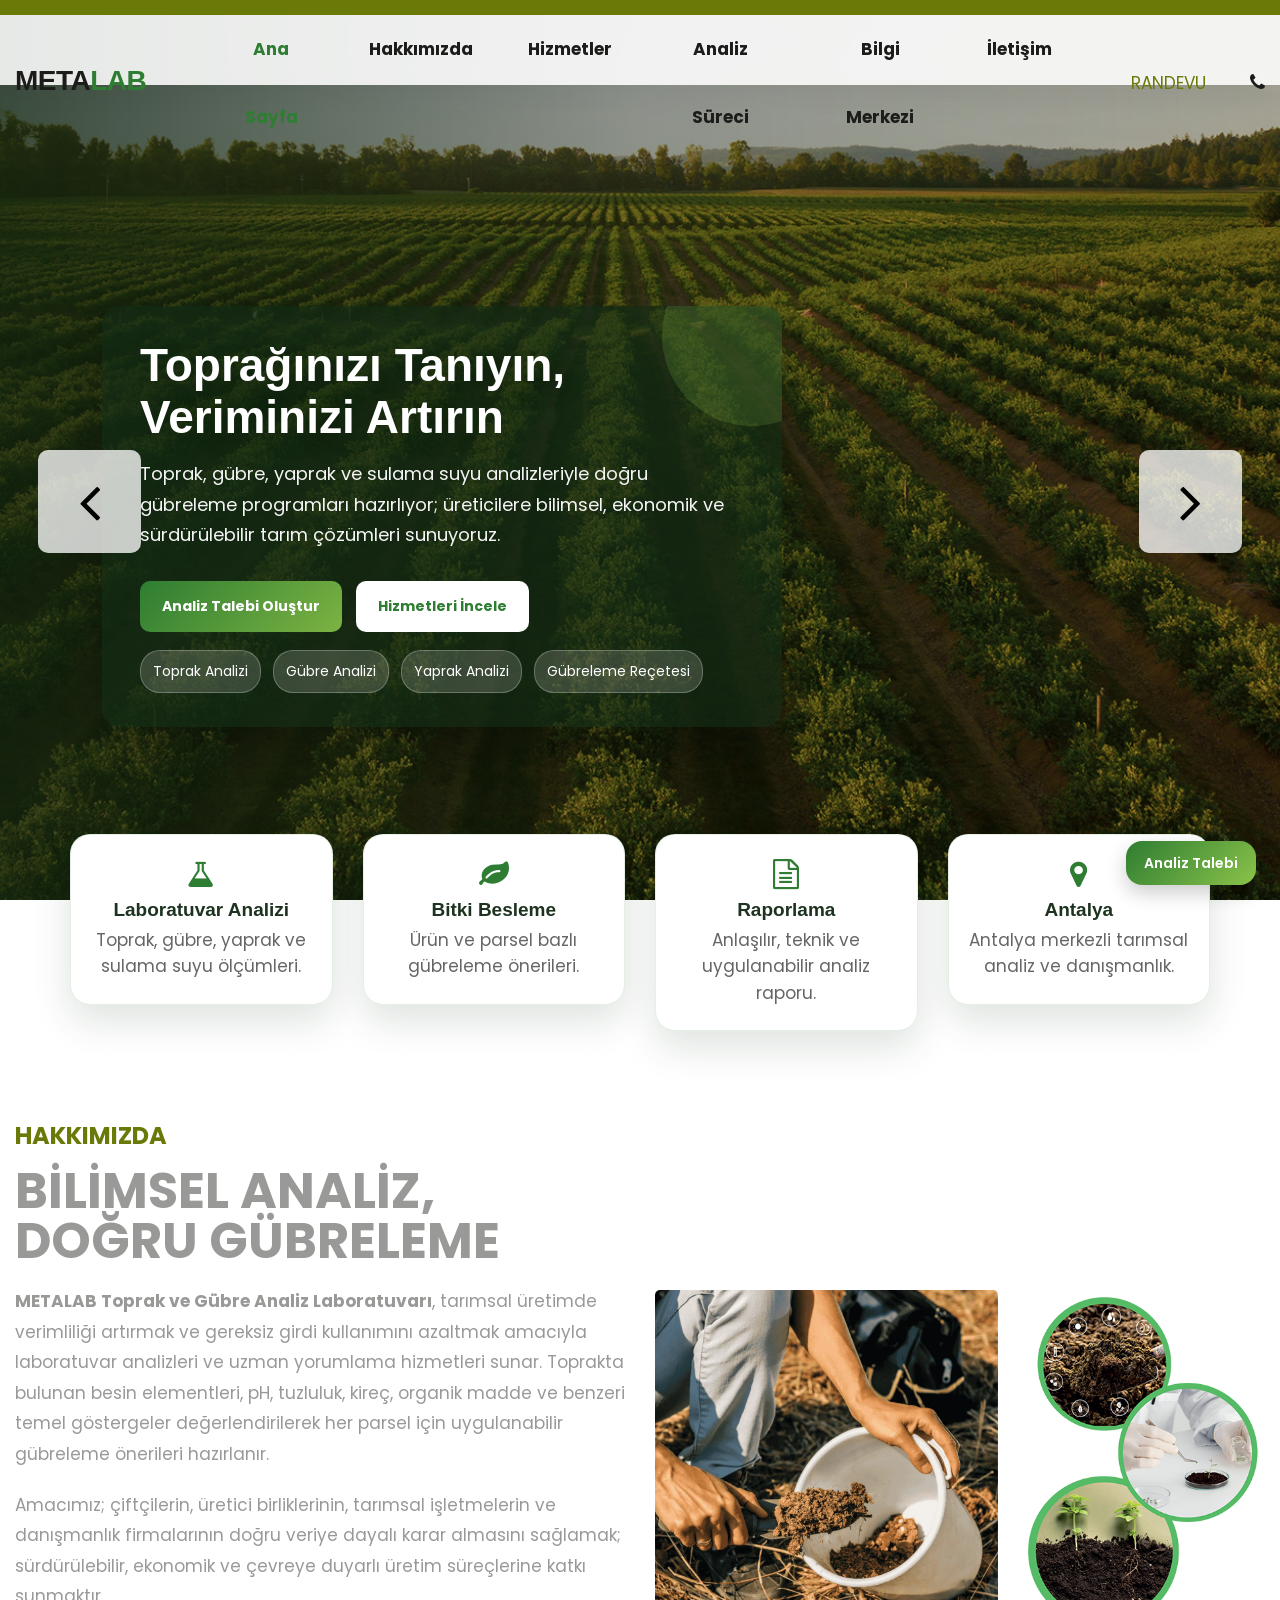
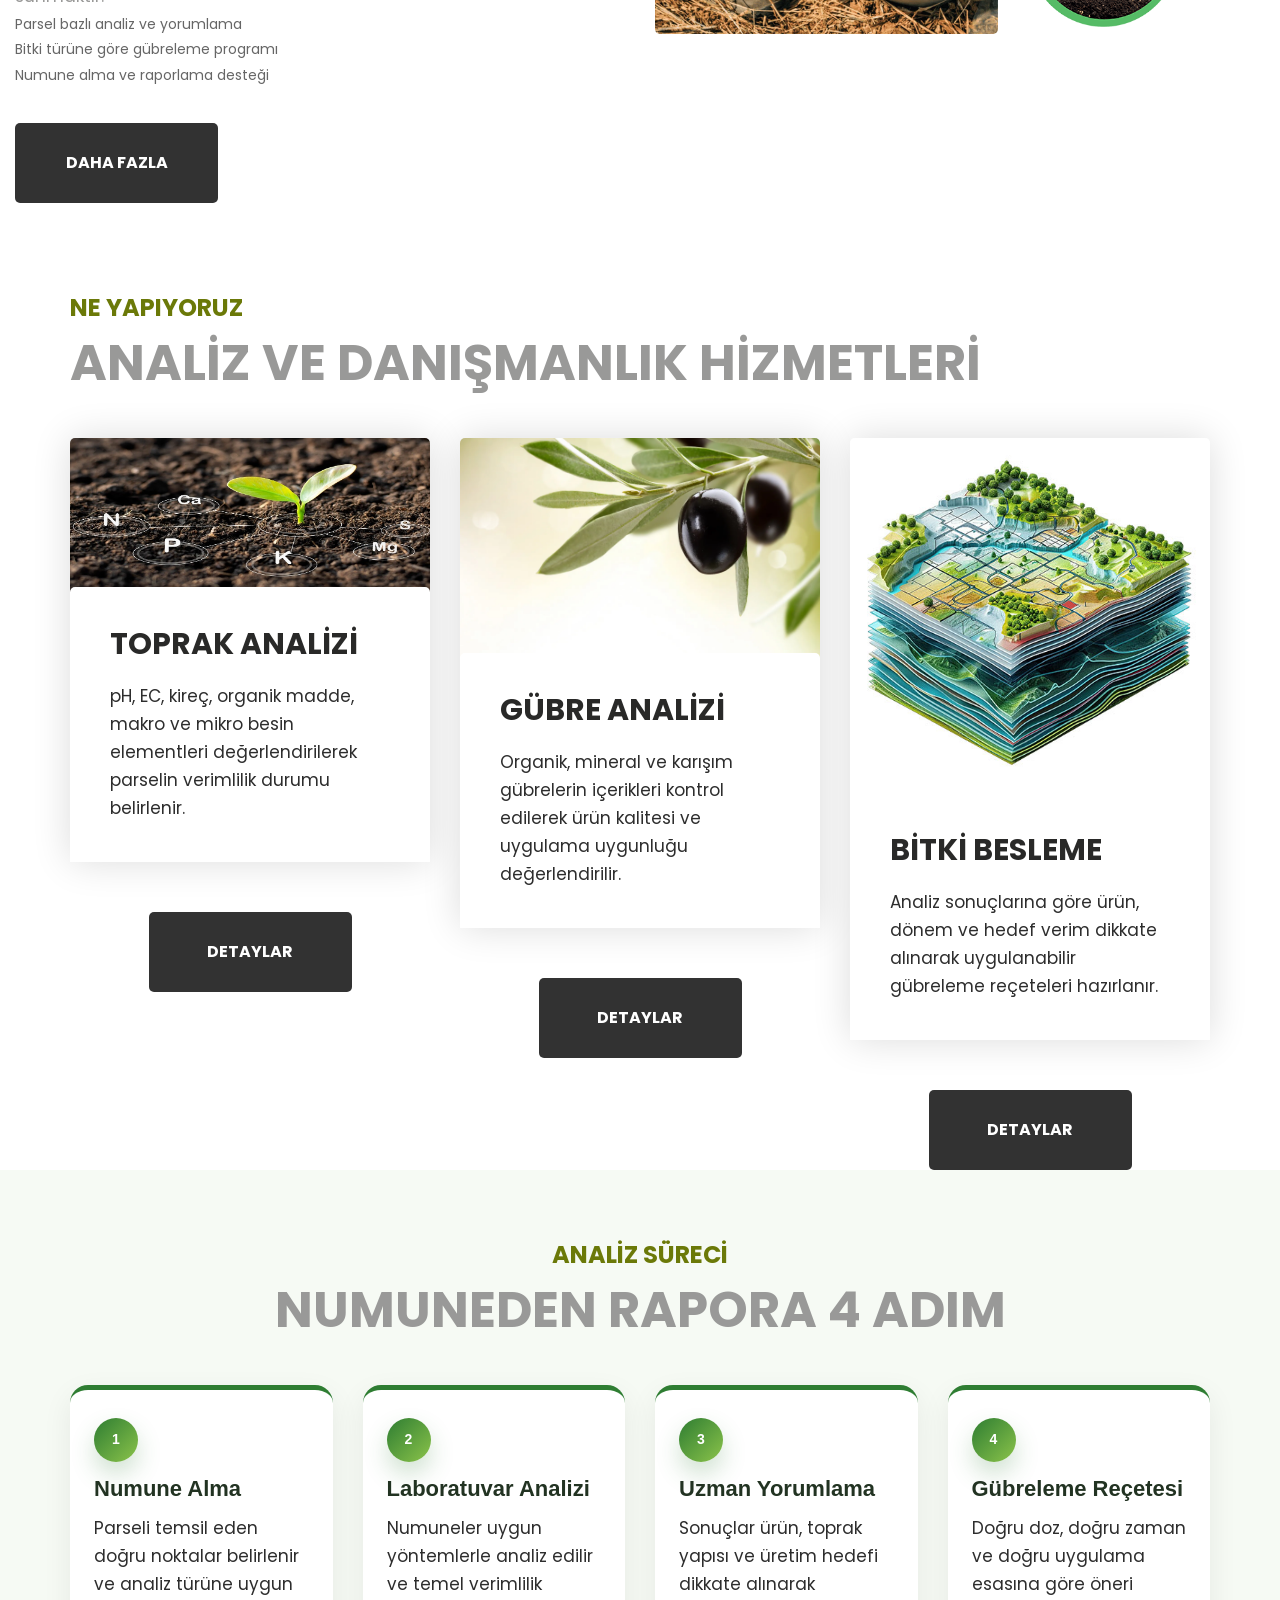
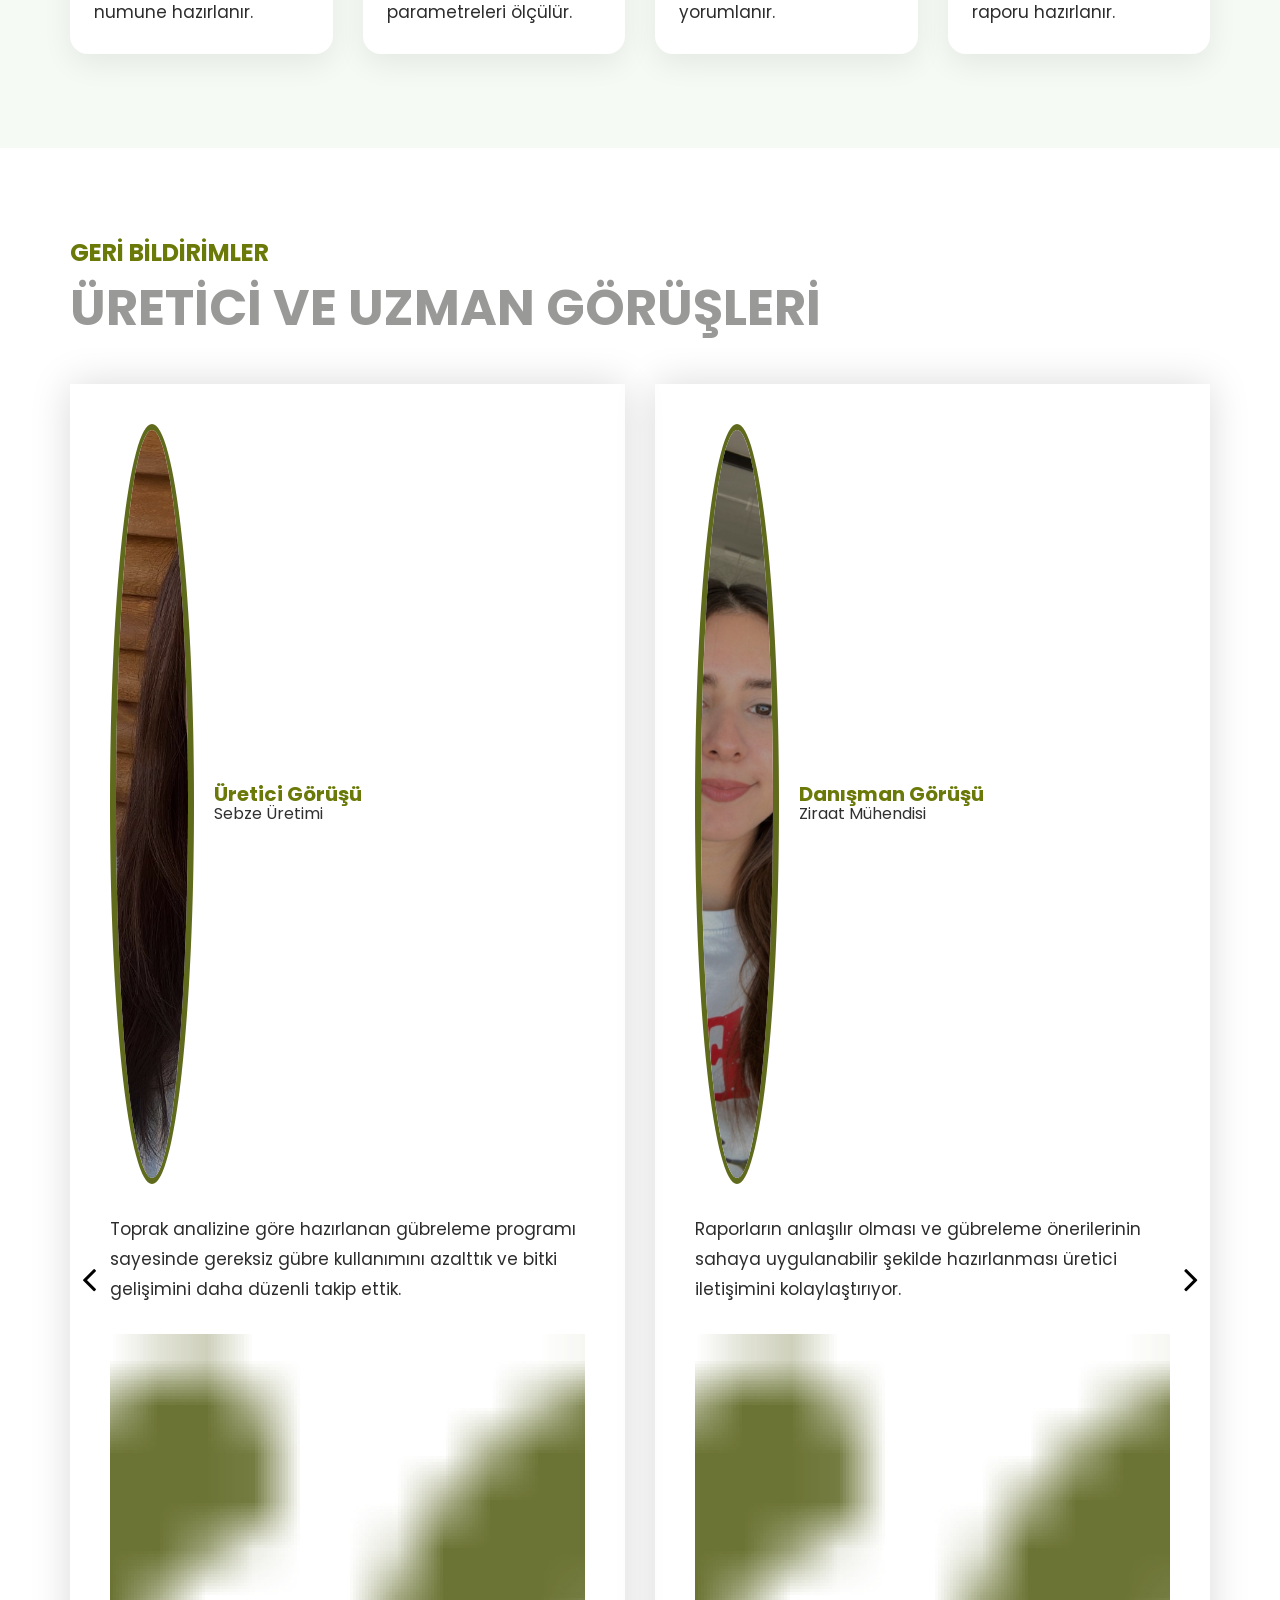
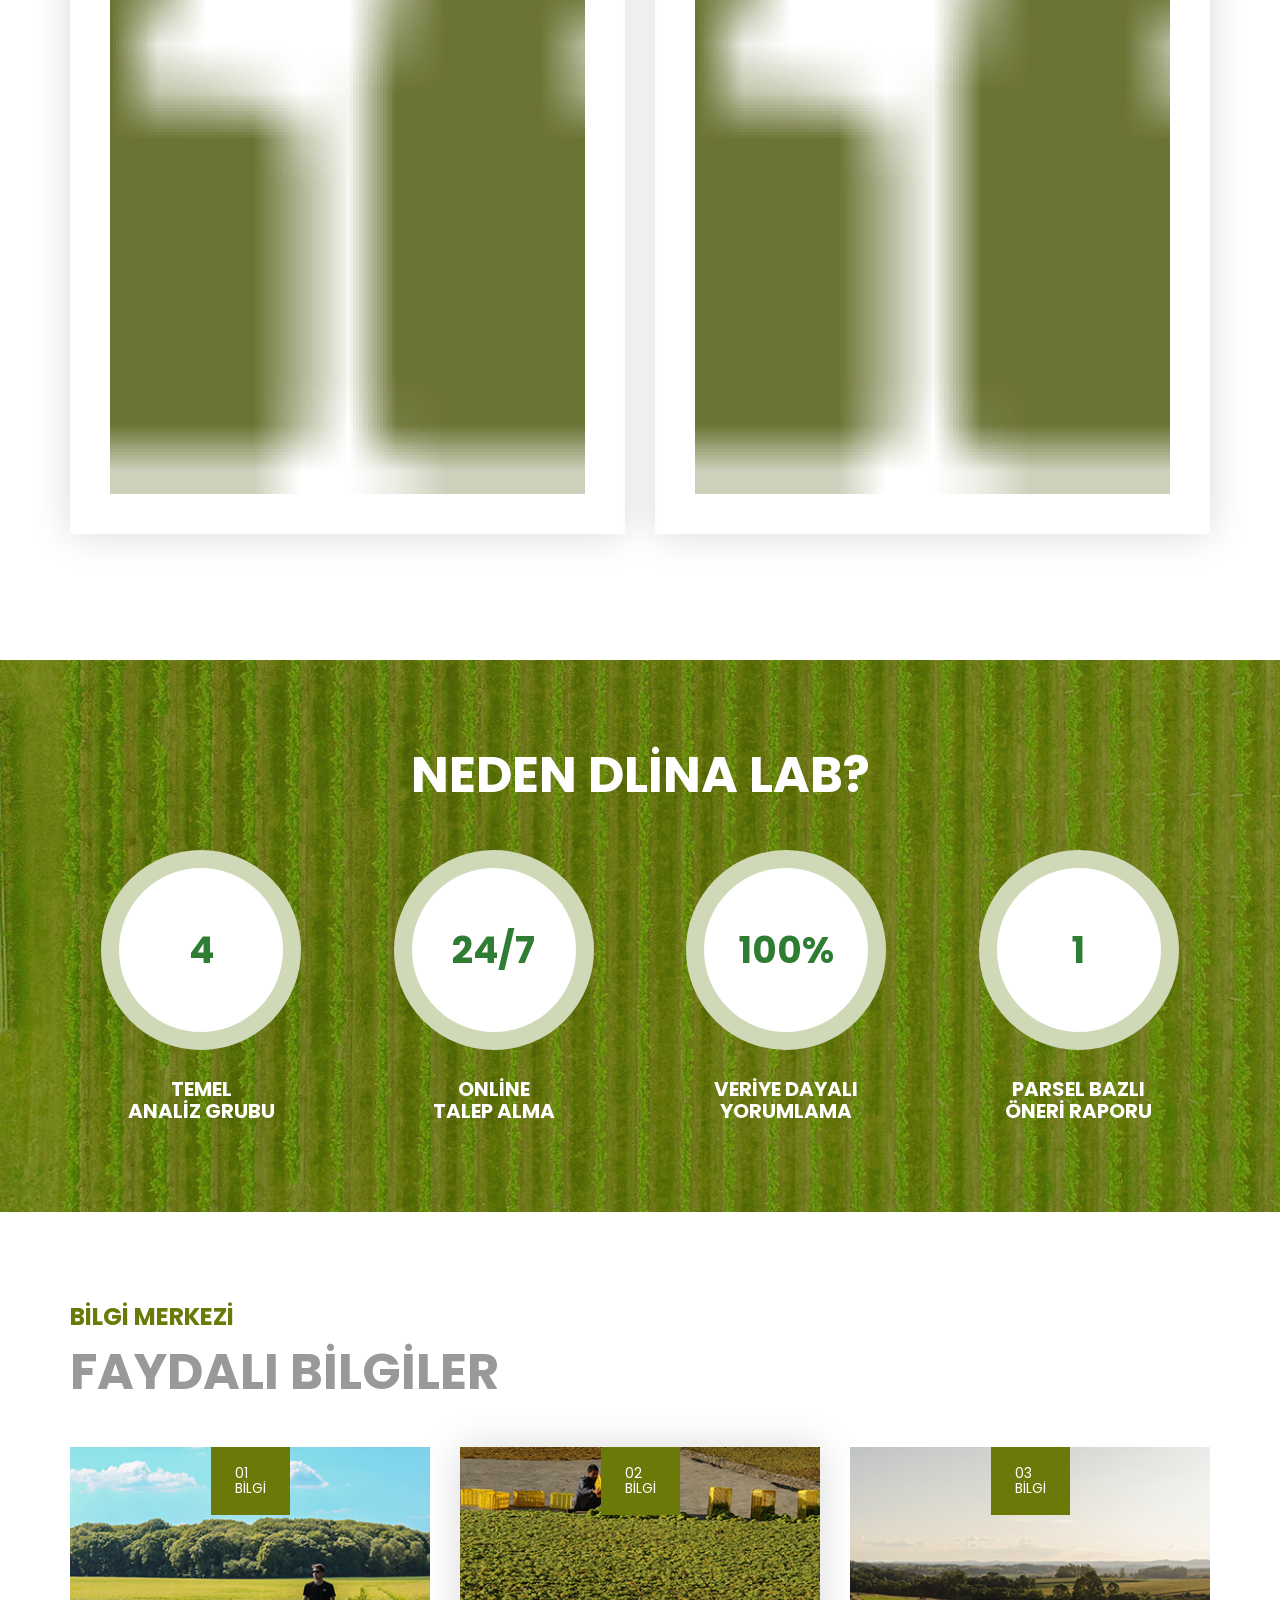
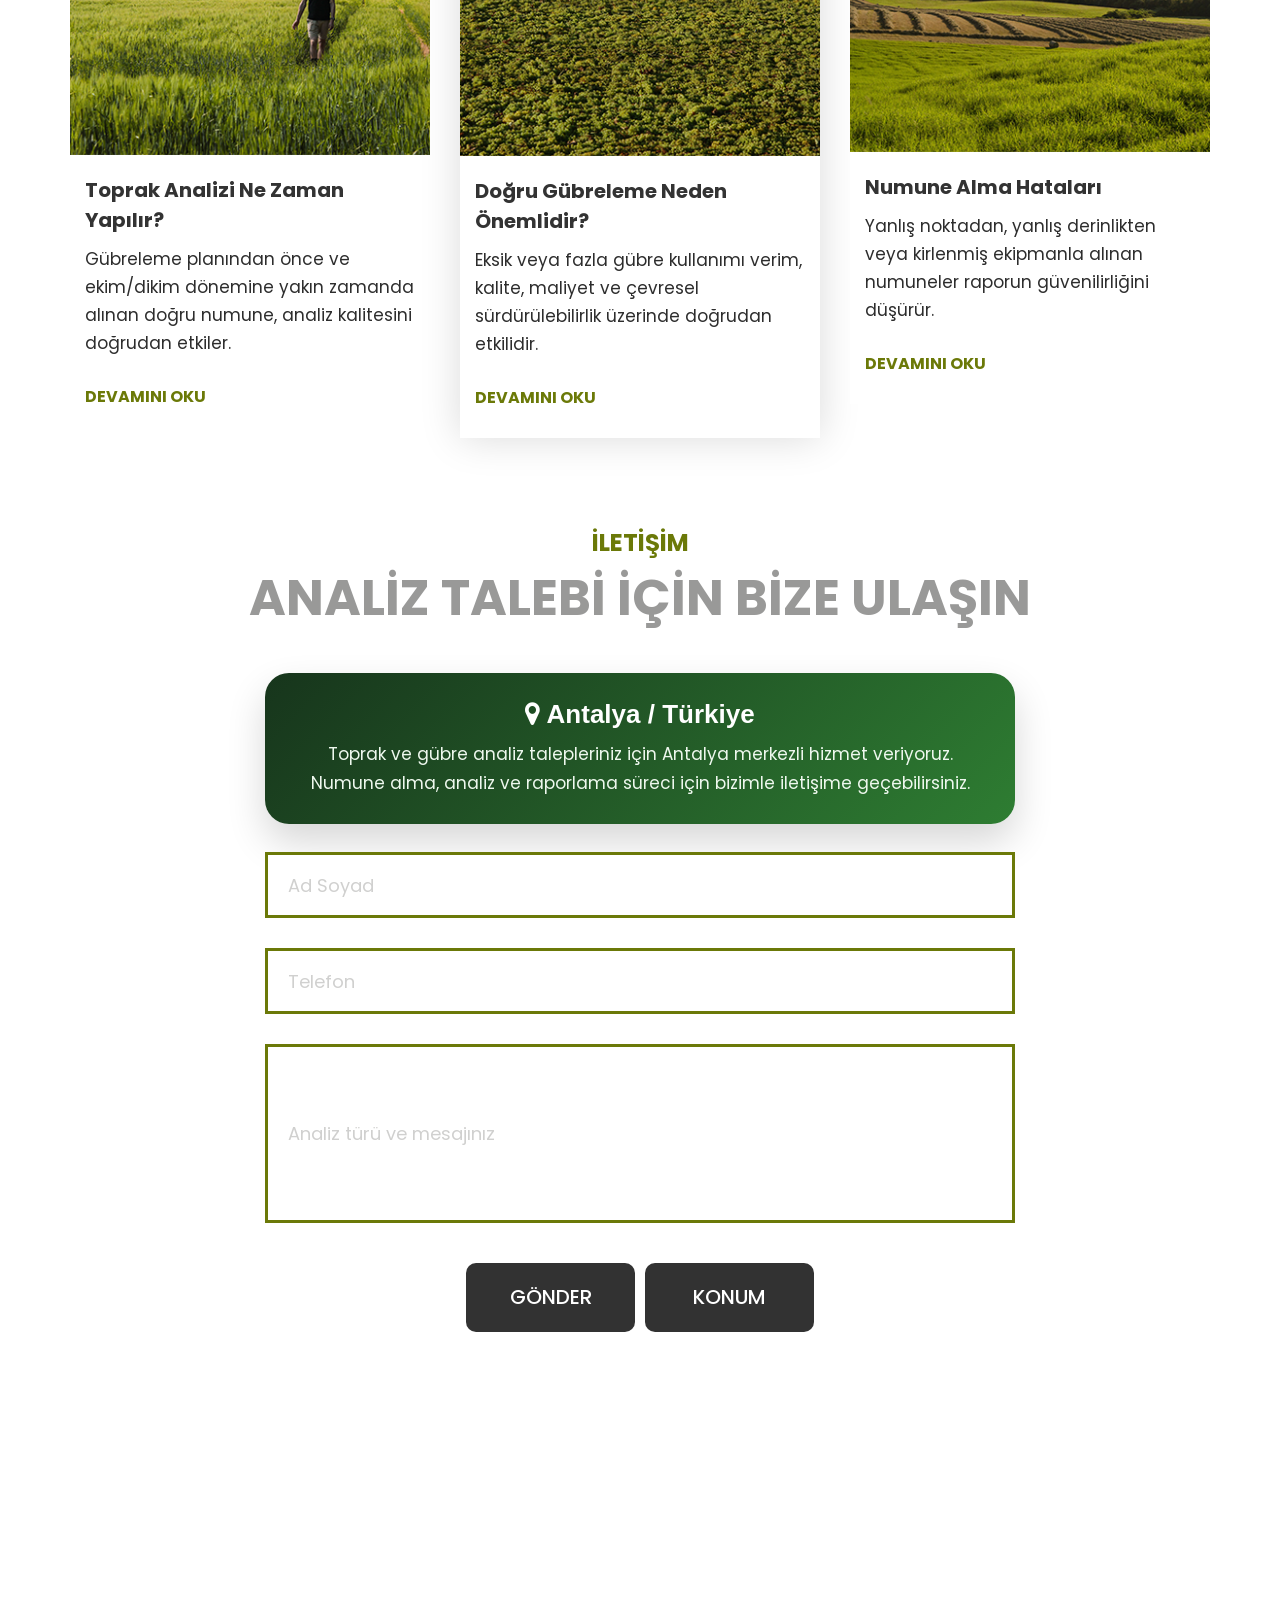
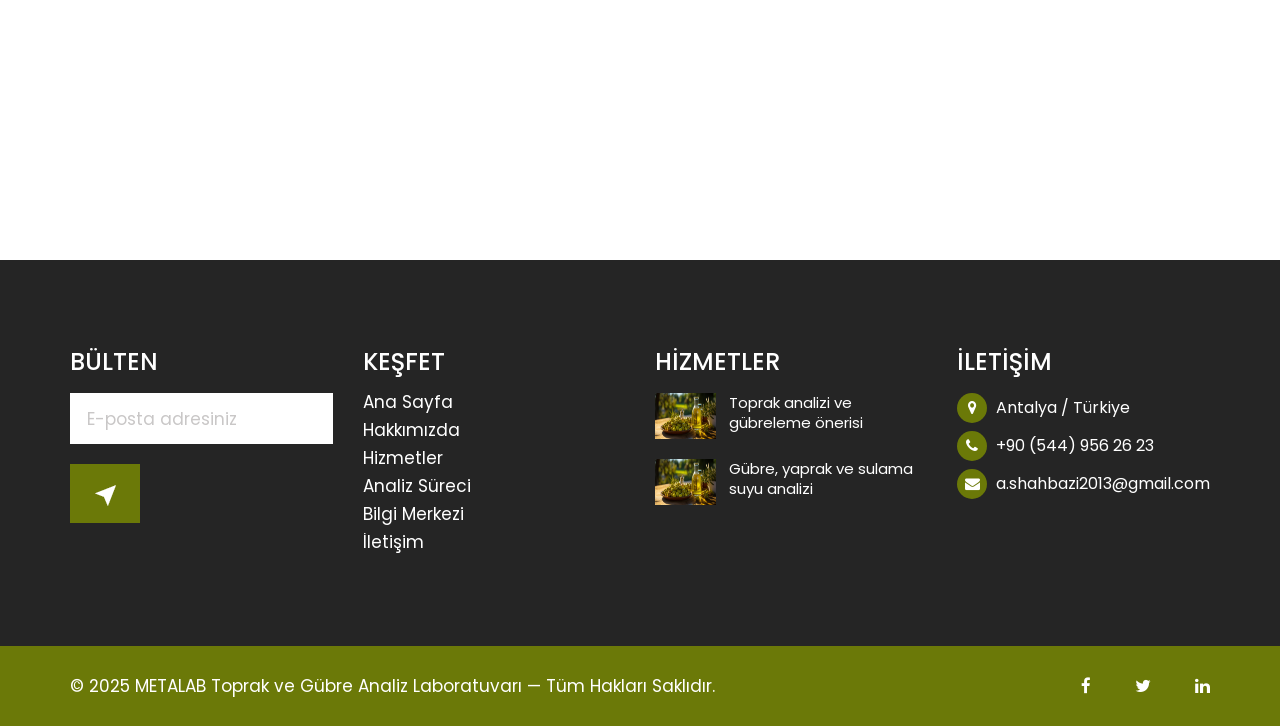
==== commit 9126a40f: "Update index.html" ====
--- a/index.html
+++ b/index.html
@@ -8,10 +8,10 @@
     <meta name="viewport" content="width=device-width, initial-scale=1">
     <meta name="viewport" content="initial-scale=1, maximum-scale=1">
     <!-- site metas -->
-    <title>Dlina Toprak ve Gübre Analiz Laboratuvarı</title>
+    <title>METALAB | Toprak ve Gübre Analiz Laboratuvarı</title>
     <meta name="keywords" content="toprak analizi, gübre analizi, yaprak analizi, sulama suyu analizi, bitki besleme, tarımsal danışmanlık, gübreleme programı, toprak verimliliği">
-    <meta name="description" content="Dlina Toprak ve Gübre Analiz Laboratuvarı; toprak, gübre, yaprak ve sulama suyu analizleriyle doğru gübreleme, verimli üretim ve sürdürülebilir tarım için bilimsel çözümler sunar.">
-    <meta name="author" content="Dlina Toprak ve Gübre Analiz Laboratuvarı">
+    <meta name="description" content="METALAB Toprak ve Gübre Analiz Laboratuvarı; toprak, gübre, yaprak ve sulama suyu analizleriyle doğru gübreleme, verimli üretim ve sürdürülebilir tarım için bilimsel çözümler sunar.">
+    <meta name="author" content="METALAB Toprak ve Gübre Analiz Laboratuvarı">
     <!-- bootstrap css -->
     <link rel="stylesheet" href="css/bootstrap.min.css">
     <!-- style css -->
@@ -113,7 +113,7 @@
           <div class="row d_flex">
             <div class="col-md-2 col-sm-3">
               <div class="logo">
-                <a href="index.html">Dlina <span>Lab</span></a>
+                <a href="index.html">META<span>LAB</span></a>
               </div>
             </div>
             <div class="col-md-8 col-sm-9">
@@ -236,7 +236,7 @@
               <span>Hakkımızda</span>
               <h2>BİLİMSEL ANALİZ, DOĞRU GÜBRELEME</h2>
               <p class="section_note">
-                <strong>Dlina Toprak ve Gübre Analiz Laboratuvarı</strong>, tarımsal üretimde verimliliği artırmak ve gereksiz girdi kullanımını azaltmak amacıyla laboratuvar analizleri ve uzman yorumlama hizmetleri sunar. Toprakta bulunan besin elementleri, pH, tuzluluk, kireç, organik madde ve benzeri temel göstergeler değerlendirilerek her parsel için uygulanabilir gübreleme önerileri hazırlanır.
+                <strong>METALAB Toprak ve Gübre Analiz Laboratuvarı</strong>, tarımsal üretimde verimliliği artırmak ve gereksiz girdi kullanımını azaltmak amacıyla laboratuvar analizleri ve uzman yorumlama hizmetleri sunar. Toprakta bulunan besin elementleri, pH, tuzluluk, kireç, organik madde ve benzeri temel göstergeler değerlendirilerek her parsel için uygulanabilir gübreleme önerileri hazırlanır.
               </p>
               <p class="section_note">
                 Amacımız; çiftçilerin, üretici birliklerinin, tarımsal işletmelerin ve danışmanlık firmalarının doğru veriye dayalı karar almasını sağlamak; sürdürülebilir, ekonomik ve çevreye duyarlı üretim süreçlerine katkı sunmaktır.
@@ -710,7 +710,7 @@
           <div class="container">
             <div class="row d_flex">
               <div class="col-md-8">
-                <p>© 2025 Dlina Toprak ve Gübre Analiz Laboratuvarı — Tüm Hakları Saklıdır.</p>
+                <p>© 2025 METALAB Toprak ve Gübre Analiz Laboratuvarı — Tüm Hakları Saklıdır.</p>
               </div>
               <div class="col-md-4">
                 <ul class="social_icon">
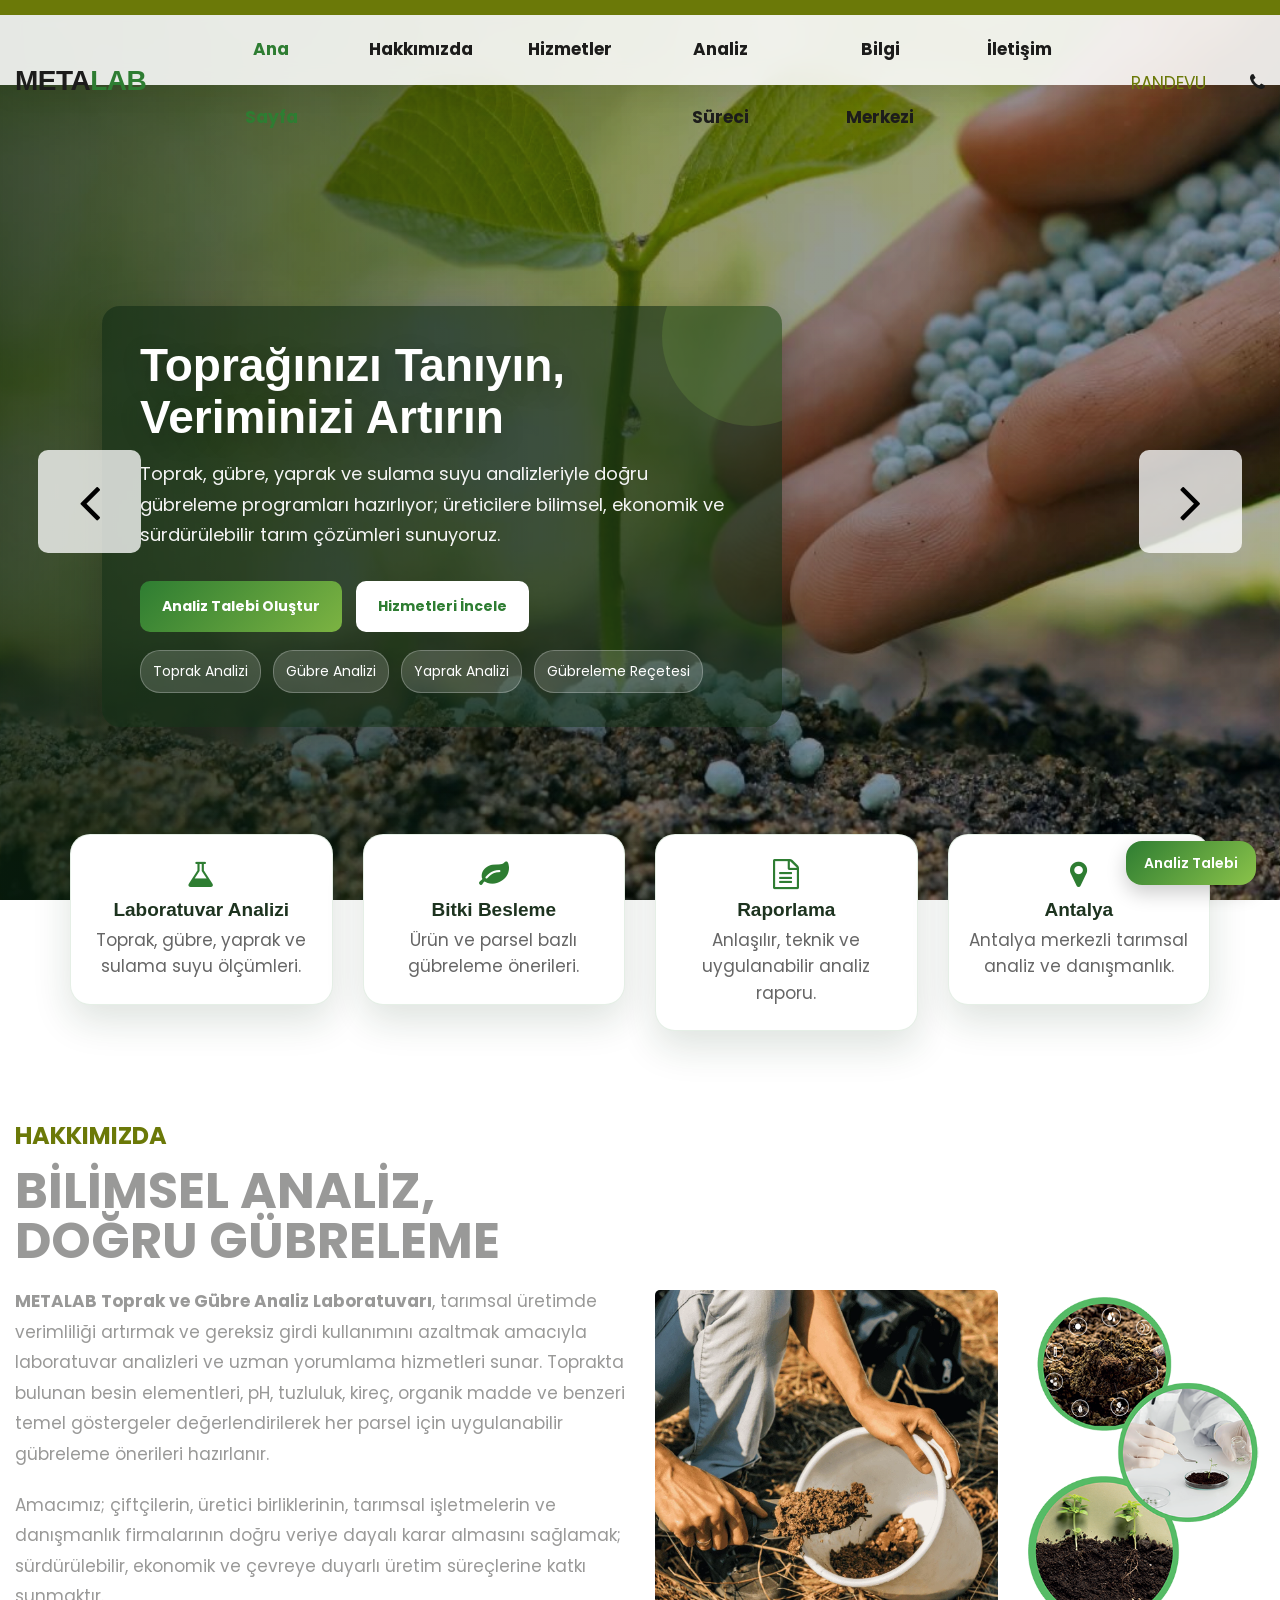
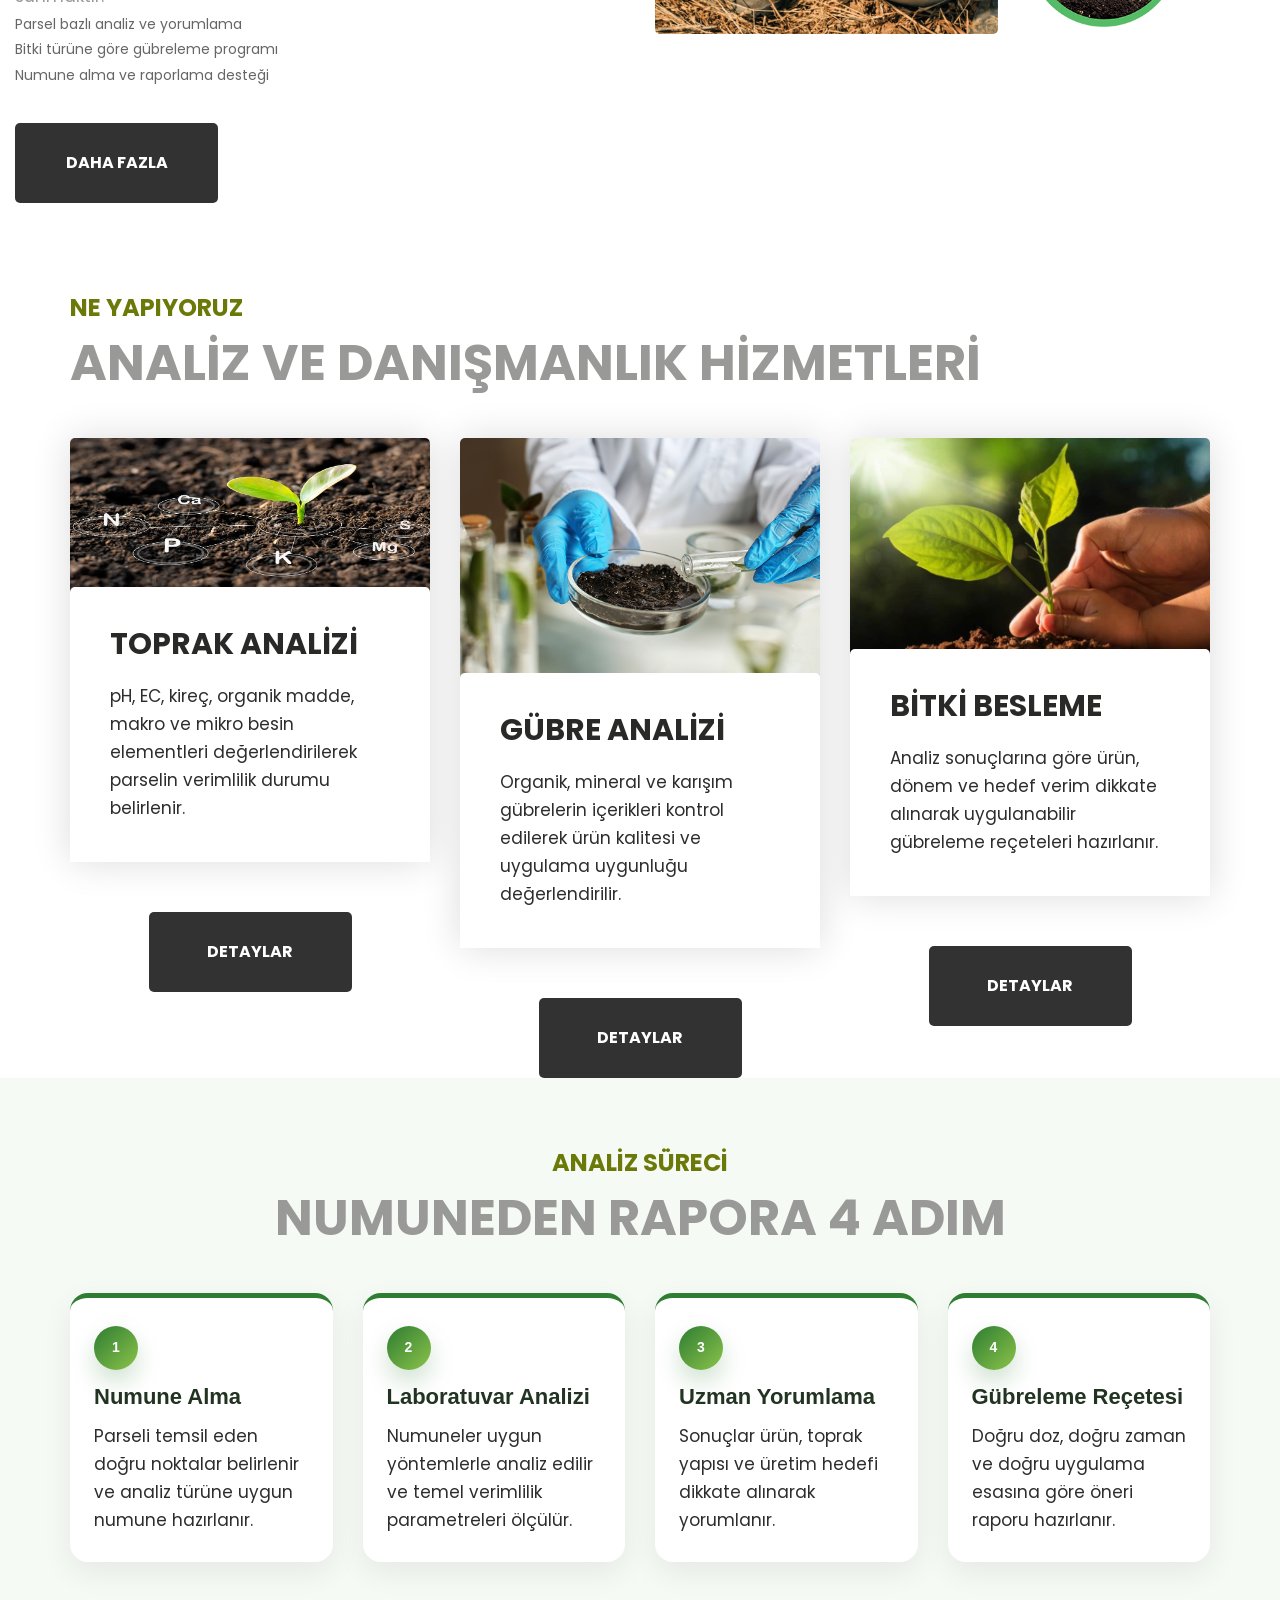
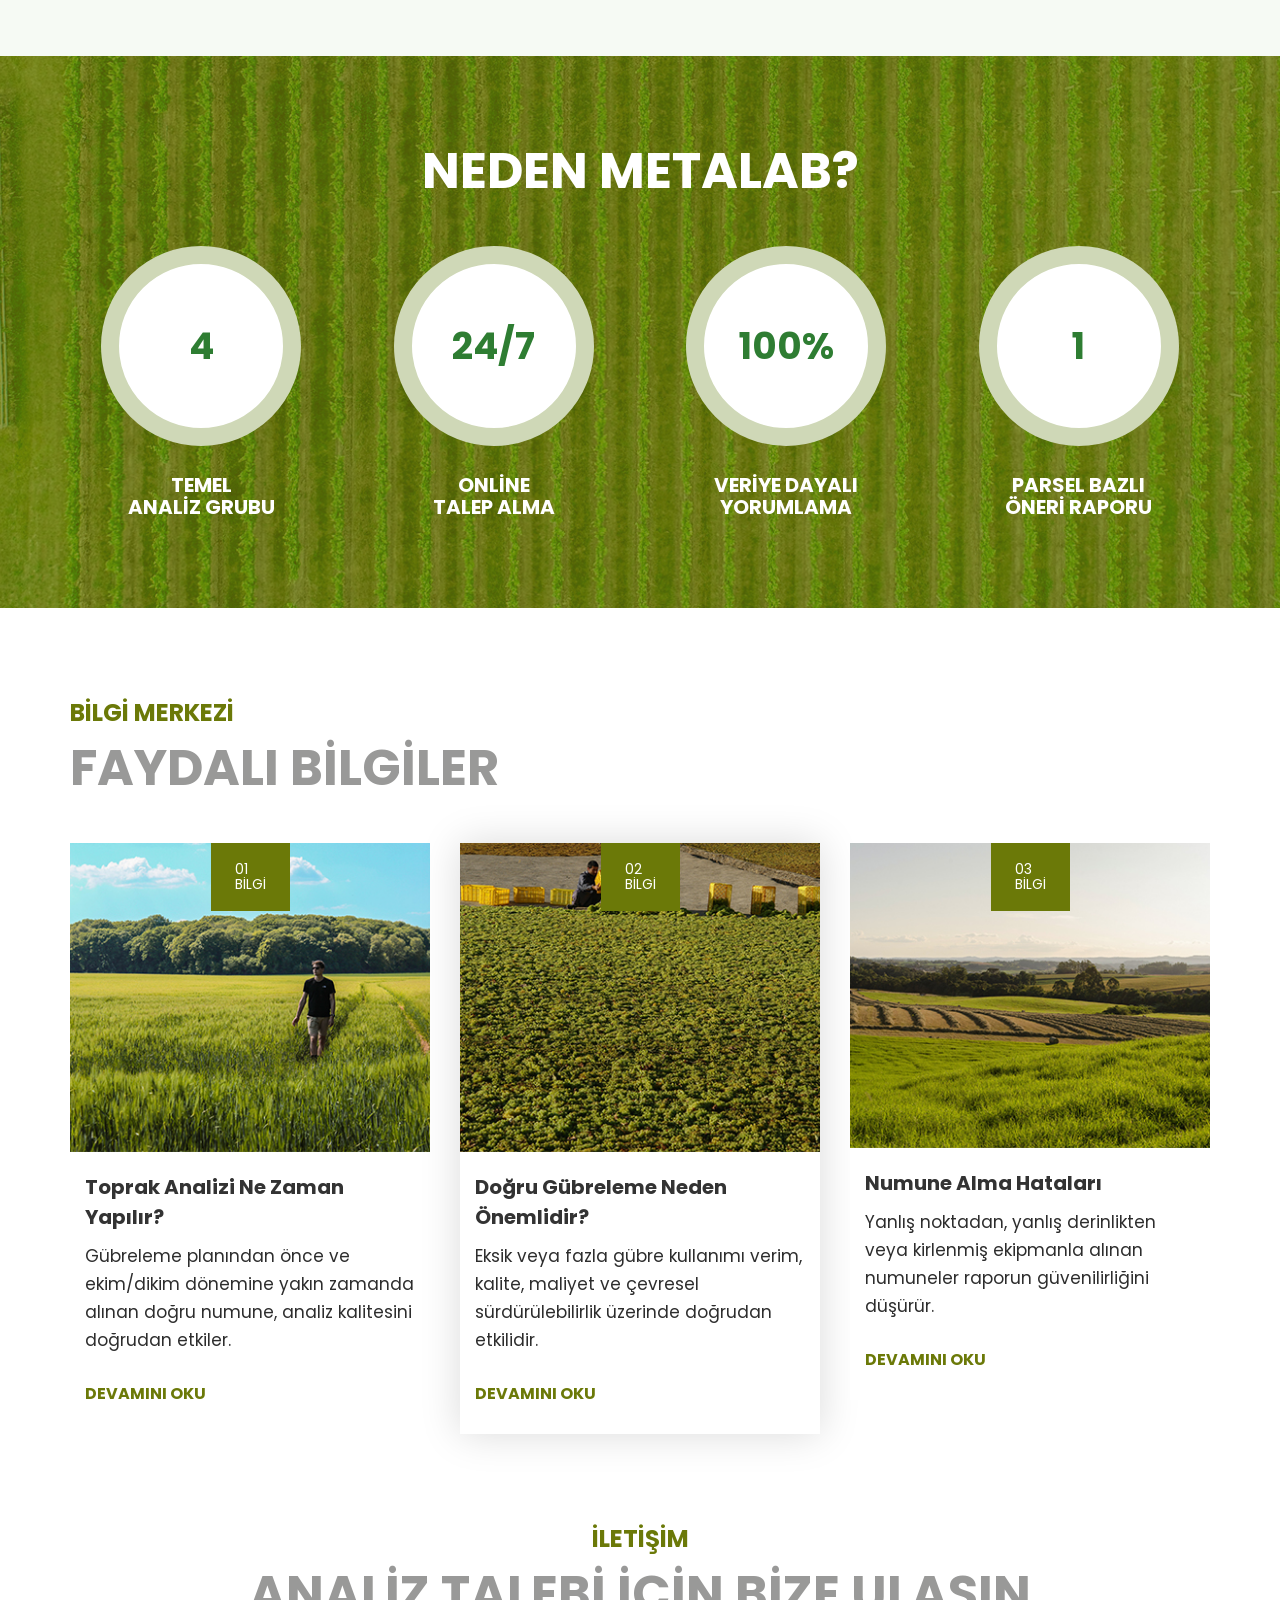
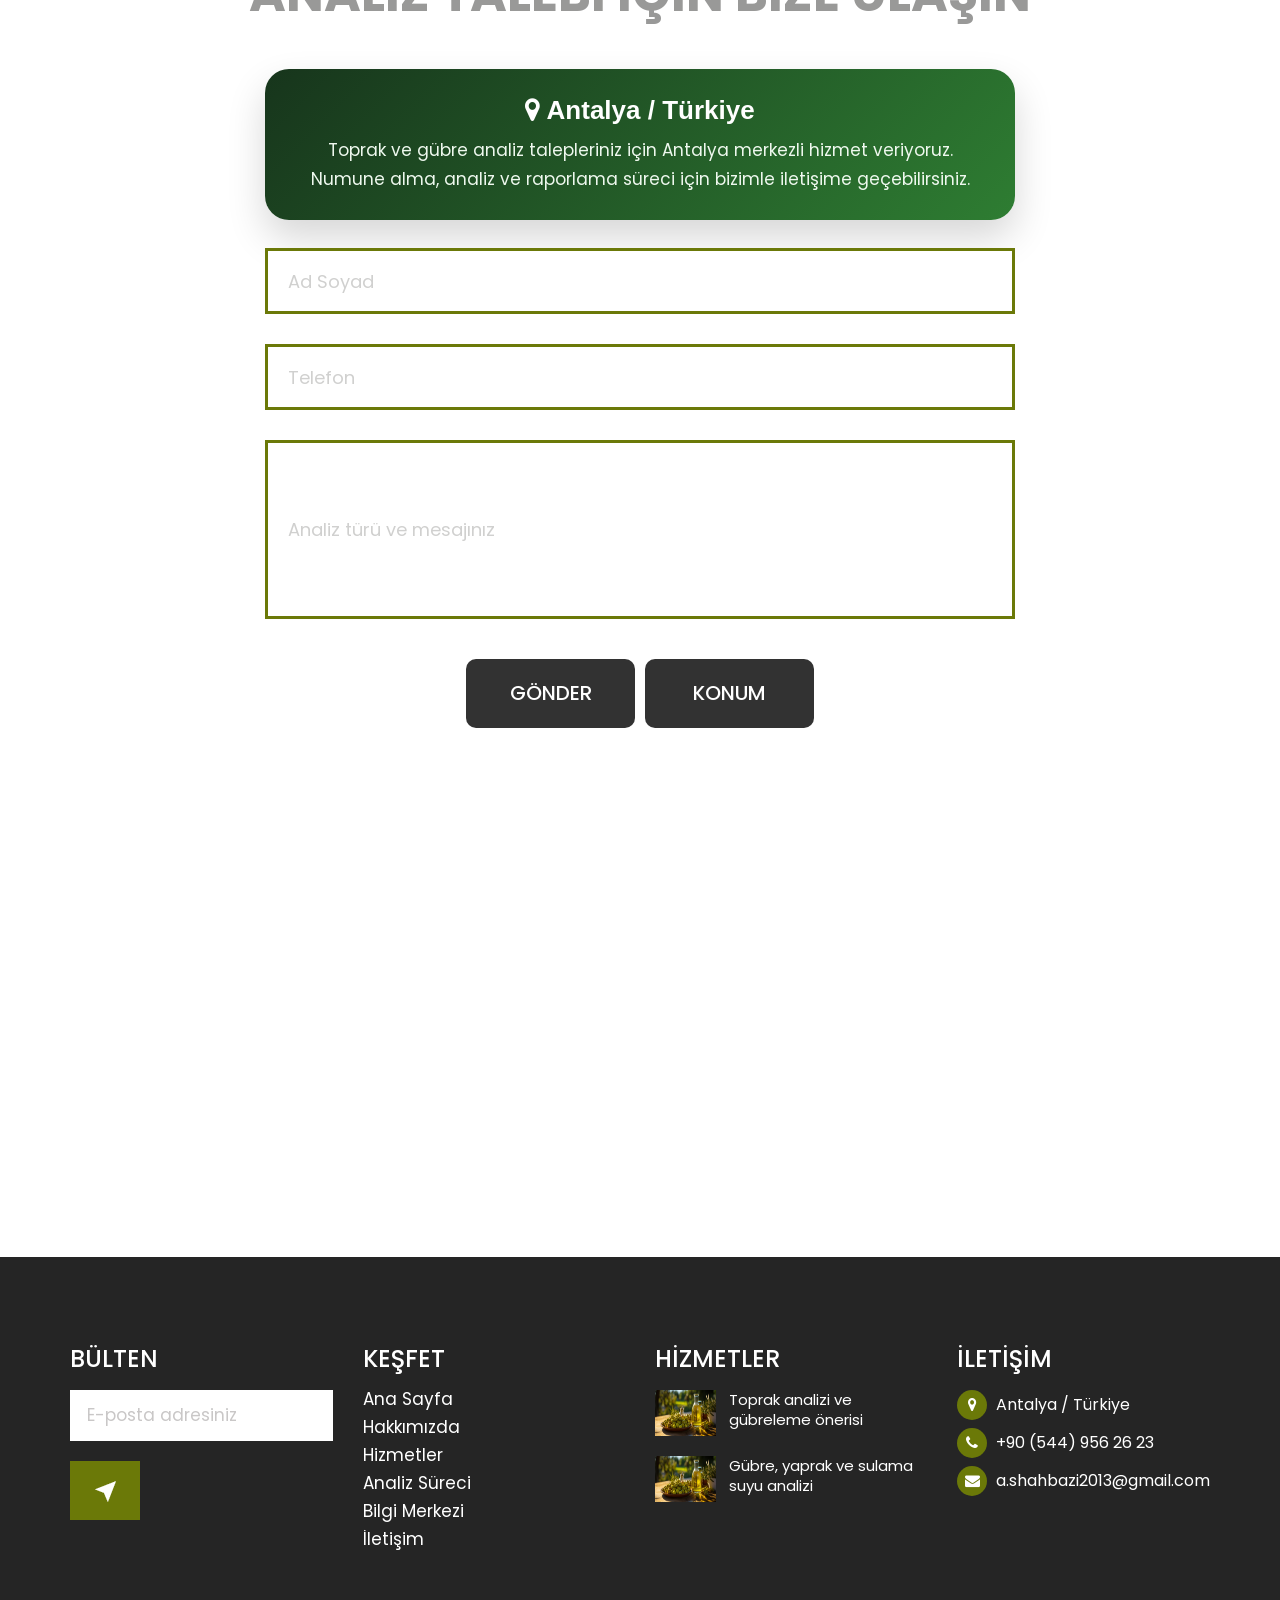
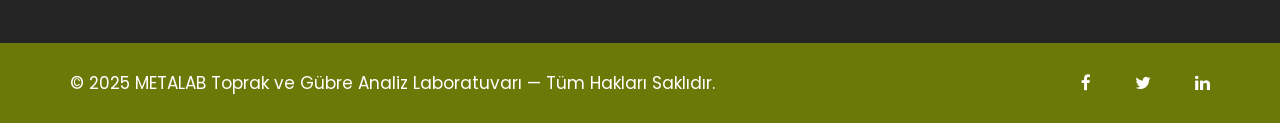
==== commit d3f71051: "Add files via upload" ====
--- a/index.html
+++ b/index.html
@@ -25,7 +25,7 @@
     <link rel="stylesheet" href="https://netdna.bootstrapcdn.com/font-awesome/4.0.3/css/font-awesome.css">
     <link rel="stylesheet" href="css/bootstrap-datepicker.min.css">
 
-    <!-- Dlina özel küçük tasarım dokunuşları -->
+    <!-- METALAB özel küçük tasarım dokunuşları -->
     <style>
       .logo a {font-size: 28px; font-weight: 800; letter-spacing: -0.5px;}
       .logo a span {color: #2e7d32;}
@@ -56,11 +56,11 @@
       .point h3 {color:#2e7d32;}
 
       /* Modern hareketli görünüm */
-      :root {--dlina-green:#2e7d32; --dlina-light:#8bc34a; --dlina-soil:#8d6e63; --dlina-dark:#17351c;}
+      :root {--metalab-green:#2e7d32; --metalab-light:#8bc34a; --metalab-soil:#8d6e63; --metalab-dark:#17351c;}
       html {scroll-behavior:smooth;}
       .header-area {backdrop-filter: blur(10px); background:rgba(255,255,255,0.88); box-shadow:0 8px 28px rgba(0,0,0,0.06);}
       .site-navbar ul li a {font-weight:700; transition:all .25s ease;}
-      .site-navbar ul li a:hover, .site-navbar ul li a.active {color:var(--dlina-green) !important;}
+      .site-navbar ul li a:hover, .site-navbar ul li a.active {color:var(--metalab-green) !important;}
       .carousel-item img {min-height:760px; object-fit:cover; filter:brightness(.72) saturate(1.08);}
       .slider_main:after {content:""; position:absolute; inset:0; pointer-events:none; background:linear-gradient(90deg, rgba(10,35,15,.72), rgba(10,35,15,.24), rgba(10,35,15,.08)); z-index:1;}
       .hero_text_box {animation: heroFloat .9s ease both; overflow:hidden;}
@@ -74,7 +74,7 @@
       .modern_info_strip {position:relative; margin-top:-66px; z-index:8;}
       .info_card {background:#fff; border-radius:20px; padding:24px 20px; box-shadow:0 16px 38px rgba(22,57,25,.14); border:1px solid rgba(46,125,50,.12); min-height:132px; transition:all .28s ease;}
       .info_card:hover {transform:translateY(-7px); box-shadow:0 22px 48px rgba(22,57,25,.20);}
-      .info_card i {font-size:30px; color:var(--dlina-green); margin-bottom:10px;}
+      .info_card i {font-size:30px; color:var(--metalab-green); margin-bottom:10px;}
       .info_card h3 {font-size:19px; font-weight:800; color:#1d331f; margin-bottom:6px;}
       .info_card p {margin:0; color:#666; line-height:1.55;}
       .services_box_main, .latest, .step_card, .custom {transition:transform .28s ease, box-shadow .28s ease;}
@@ -83,7 +83,7 @@
       .location_panel {background:linear-gradient(135deg, #17351c, #2e7d32); color:#fff; border-radius:24px; padding:26px; margin-bottom:28px; box-shadow:0 18px 38px rgba(0,0,0,.16);}
       .location_panel h3 {color:#fff; font-size:26px; font-weight:800; margin-bottom:10px;}
       .location_panel p {color:#eef8ee; margin:0; line-height:1.7;}
-      #dlina-uygulama-link a {animation:pulseBtn 2.2s infinite;}
+      #metalab-uygulama-link a {animation:pulseBtn 2.2s infinite;}
       @keyframes heroFloat {from{opacity:0; transform:translateY(28px) scale(.98)} to{opacity:1; transform:translateY(0) scale(1)}}
       @keyframes fadeUp {from{opacity:0; transform:translateY(12px)} to{opacity:1; transform:translateY(0)}}
       @keyframes pulseBtn {0%,100%{box-shadow:0 8px 20px rgba(46,125,50,.32)} 50%{box-shadow:0 8px 28px rgba(46,125,50,.65)}}
@@ -144,7 +144,7 @@
 
       <!-- top / hero -->
       <div class="slider_main" style="position:relative;">
-        <div id="banner1" class="carousel slide carousel-fade" data-ride="carousel" data-interval="6000">
+        <div id="banner1" class="carousel slide carousel-fade" data-ride="carousel" data-interval="3500" data-pause="false">
           <ol class="carousel-indicators">
             <li data-target="#banner1" data-slide-to="0" class="active"></li>
             <li data-target="#banner1" data-slide-to="1"></li>
@@ -368,155 +368,13 @@
       </div>
     </div>
     <!-- end analysis process -->
-
-    <!-- customers / testimonials -->
-    <div class="customers">
-      <div class="clients_bg">
-        <div class="container">
-          <div class="row">
-            <div class="col-sm-12">
-              <div class="titlepage text_align_left">
-                <span>Geri Bildirimler</span>
-                <h2>ÜRETİCİ VE UZMAN GÖRÜŞLERİ</h2>
-              </div>
-            </div>
-          </div>
-        </div>
-      </div>
-
-      <div id="myCarousel" class="carousel slide clients_banner" data-ride="carousel">
-        <ol class="carousel-indicators">
-          <li data-target="#myCarousel" data-slide-to="0" class="active"></li>
-          <li data-target="#myCarousel" data-slide-to="1"></li>
-          <li data-target="#myCarousel" data-slide-to="2"></li>
-        </ol>
-
-        <div class="carousel-inner">
-          <div class="carousel-item active">
-            <div class="container">
-              <div class="carousel-caption relative">
-                <div class="row d_flex">
-                  <div class="col-md-6">
-                    <div class="custom">
-                      <div class="d_flex">
-                        <i><img src="images/customer1.jpg" alt="Üretici görüşü" style="width:84px;height:84px;border-radius:50%;object-fit:cover;border:6px solid #6b7908e3;"/></i>
-                        <div class="clint">
-                          <h4>Üretici Görüşü</h4>
-                          <span>Sebze Üretimi</span>
-                        </div>
-                      </div>
-                      <p>Toprak analizine göre hazırlanan gübreleme programı sayesinde gereksiz gübre kullanımını azalttık ve bitki gelişimini daha düzenli takip ettik.</p>
-                      <img src="images/test.png" alt="#"/>
-                    </div>
-                  </div>
-                  <div class="col-md-6">
-                    <div class="custom">
-                      <div class="d_flex">
-                        <i><img src="images/customer2.jpg" alt="Danışman görüşü" style="width:84px;height:84px;border-radius:50%;object-fit:cover;border:6px solid #6b7908e3;"/></i>
-                        <div class="clint">
-                          <h4>Danışman Görüşü</h4>
-                          <span>Ziraat Mühendisi</span>
-                        </div>
-                      </div>
-                      <p>Raporların anlaşılır olması ve gübreleme önerilerinin sahaya uygulanabilir şekilde hazırlanması üretici iletişimini kolaylaştırıyor.</p>
-                      <img src="images/test.png" alt="#"/>
-                    </div>
-                  </div>
-                </div>
-              </div>
-            </div>
-          </div>
-
-          <div class="carousel-item">
-            <div class="container">
-              <div class="carousel-caption relative">
-                <div class="row d_flex">
-                  <div class="col-md-6">
-                    <div class="custom">
-                      <div class="d_flex">
-                        <i><img src="images/customer3.jpg" alt="Bahçe üretimi" style="width:84px;height:84px;border-radius:50%;object-fit:cover;border:6px solid #6b7908e3;"/></i>
-                        <div class="clint">
-                          <h4>Bahçe Üretimi</h4>
-                          <span>Meyve Yetiştiriciliği</span>
-                        </div>
-                      </div>
-                      <p>Yaprak ve toprak analizlerinin birlikte değerlendirilmesi beslenme eksikliklerini daha doğru yorumlamamıza yardımcı oldu.</p>
-                      <img src="images/test.png" alt="#"/>
-                    </div>
-                  </div>
-                  <div class="col-md-6">
-                    <div class="custom">
-                      <div class="d_flex">
-                        <i><img src="images/customer4.jpg" alt="Saha danışmanlığı" style="width:84px;height:84px;border-radius:50%;object-fit:cover;border:6px solid #6b7908e3;"/></i>
-                        <div class="clint">
-                          <h4>Saha Danışmanlığı</h4>
-                          <span>Tarımsal İşletme</span>
-                        </div>
-                      </div>
-                      <p>Numune alma, analiz ve raporlama sürecinin tek elden yürütülmesi planlama açısından büyük kolaylık sağladı.</p>
-                      <img src="images/test.png" alt="#"/>
-                    </div>
-                  </div>
-                </div>
-              </div>
-            </div>
-          </div>
-
-          <div class="carousel-item">
-            <div class="container">
-              <div class="carousel-caption relative">
-                <div class="row d_flex">
-                  <div class="col-md-6">
-                    <div class="custom">
-                      <div class="d_flex">
-                        <i><img src="images/customer5.jpg" alt="Kurumsal üretim" style="width:84px;height:84px;border-radius:50%;object-fit:cover;border:6px solid #6b7908e3;"/></i>
-                        <div class="clint">
-                          <h4>Kurumsal Üretim</h4>
-                          <span>Tarım İşletmesi</span>
-                        </div>
-                      </div>
-                      <p>Parsel bazlı analiz sonuçları gübre ve sulama planlamasında daha kontrollü karar almamızı sağladı.</p>
-                      <img src="images/test.png" alt="#"/>
-                    </div>
-                  </div>
-                  <div class="col-md-6">
-                    <div class="custom">
-                      <div class="d_flex">
-                        <i><img src="images/customer6.jpg" alt="Laboratuvar raporu" style="width:84px;height:84px;border-radius:50%;object-fit:cover;border:6px solid #6b7908e3;"/></i>
-                        <div class="clint">
-                          <h4>Raporlama</h4>
-                          <span>Teknik Değerlendirme</span>
-                        </div>
-                      </div>
-                      <p>Analiz sonuçlarının sade ve teknik olarak açıklanması, uygulama kararlarını hızlandırdı.</p>
-                      <img src="images/test.png" alt="#"/>
-                    </div>
-                  </div>
-                </div>
-              </div>
-            </div>
-          </div>
-        </div>
-
-        <a class="carousel-control-prev" href="#myCarousel" role="button" data-slide="prev">
-          <i class="fa fa-angle-left" aria-hidden="true"></i>
-          <span class="sr-only">Önceki</span>
-        </a>
-        <a class="carousel-control-next" href="#myCarousel" role="button" data-slide="next">
-          <i class="fa fa-angle-right" aria-hidden="true"></i>
-          <span class="sr-only">Sonraki</span>
-        </a>
-      </div>
-    </div>
-    <!-- end customers -->
-
     <!-- choose -->
     <div class="choose">
       <div class="container">
         <div class="row">
           <div class="col-md-12">
             <div class="titlepage text_align_center">
-              <h2>Neden Dlina Lab?</h2>
+              <h2>Neden METALAB?</h2>
             </div>
           </div>
         </div>
@@ -735,11 +593,23 @@
     <script src="js/bootstrap-datepicker.min.js"></script>
     <script src="js/custom.js"></script>
 
-    <div id="dlina-uygulama-link" style="position:fixed;bottom:24px;right:24px;z-index:9999;">
+    <div id="metalab-uygulama-link" style="position:fixed;bottom:24px;right:24px;z-index:9999;">
       <a href="contact.html" style="background:linear-gradient(135deg,#2e7d32,#8bc34a);color:white;padding:12px 18px;border-radius:16px;text-decoration:none;font-weight:600;box-shadow:0 8px 20px rgba(0,0,0,0.2)">
         Analiz Talebi
       </a>
     </div>
 
+    <script>
+      // Banner fotoğraflarının otomatik ve yumuşak şekilde değişmesi
+      $(document).ready(function(){
+        $('#banner1').carousel({
+          interval: 3500,
+          ride: 'carousel',
+          pause: false,
+          wrap: true
+        });
+      });
+    </script>
+
   </body>
 </html>
